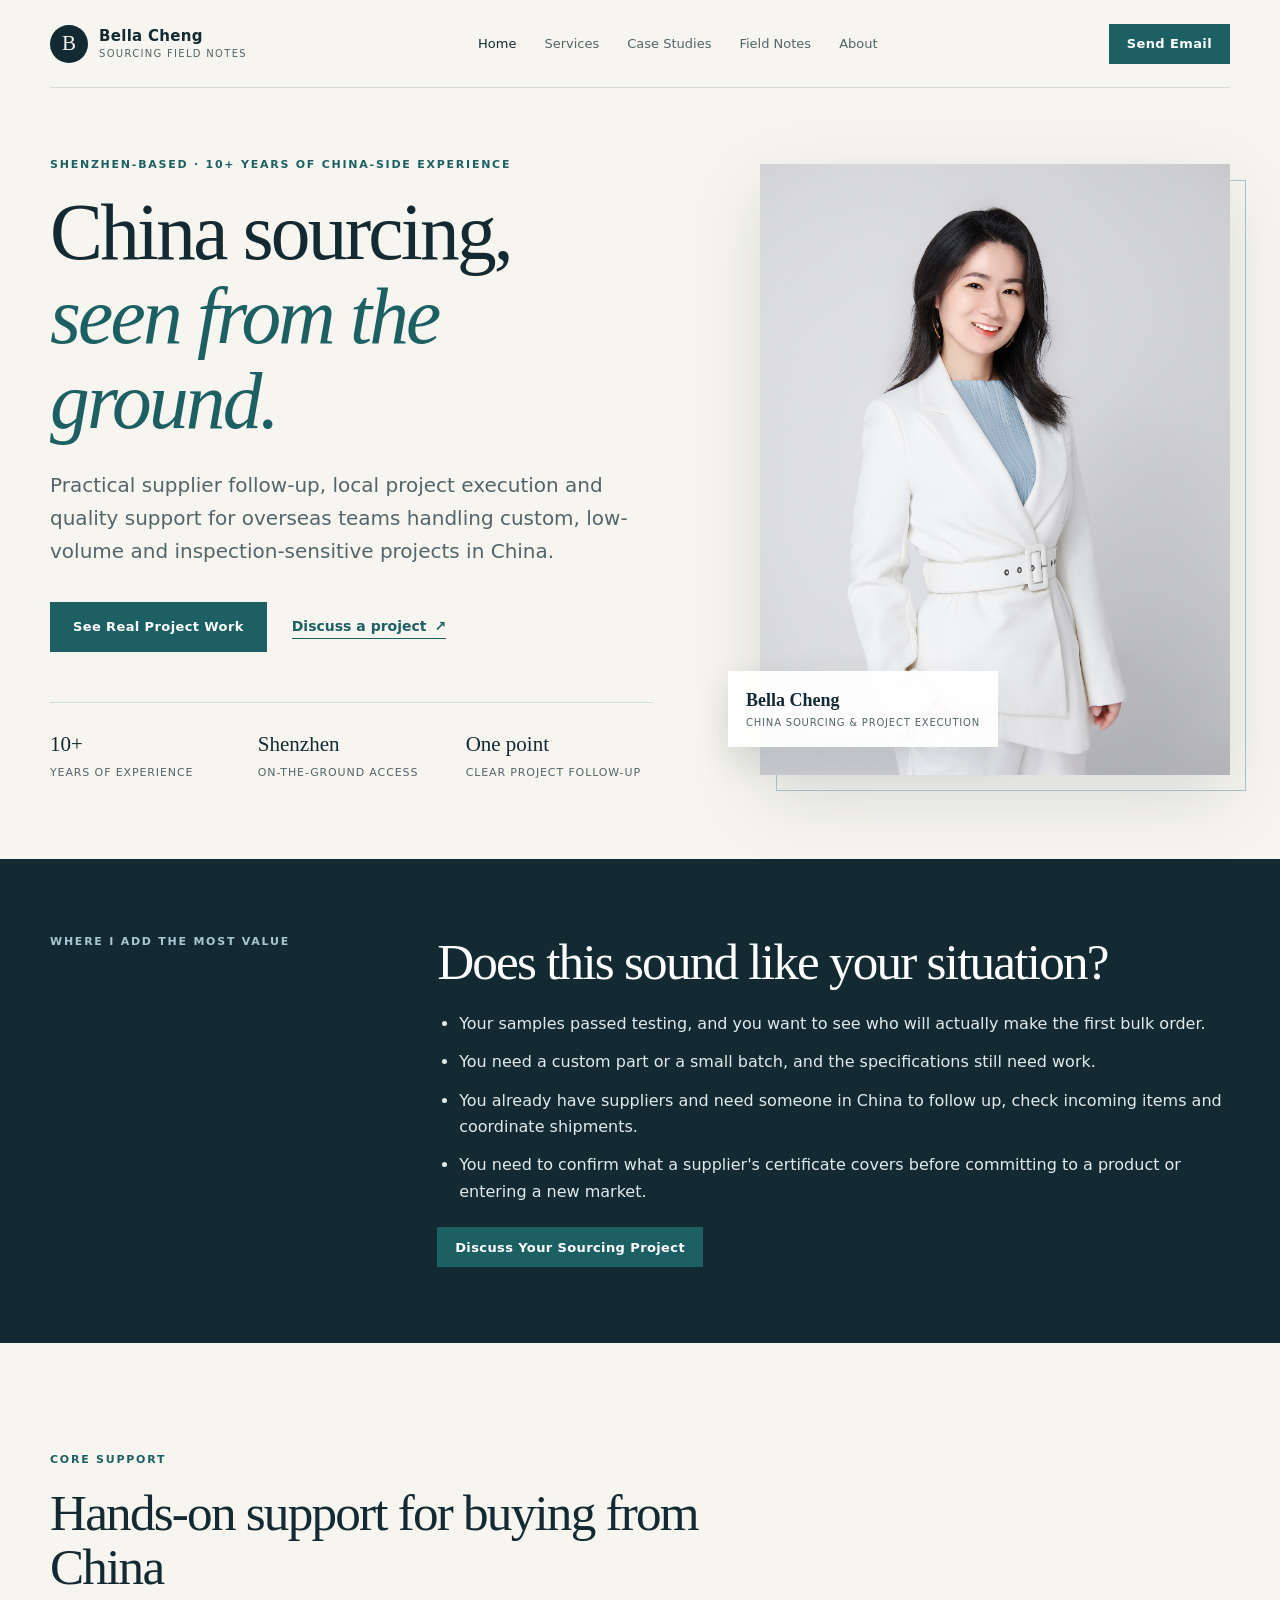
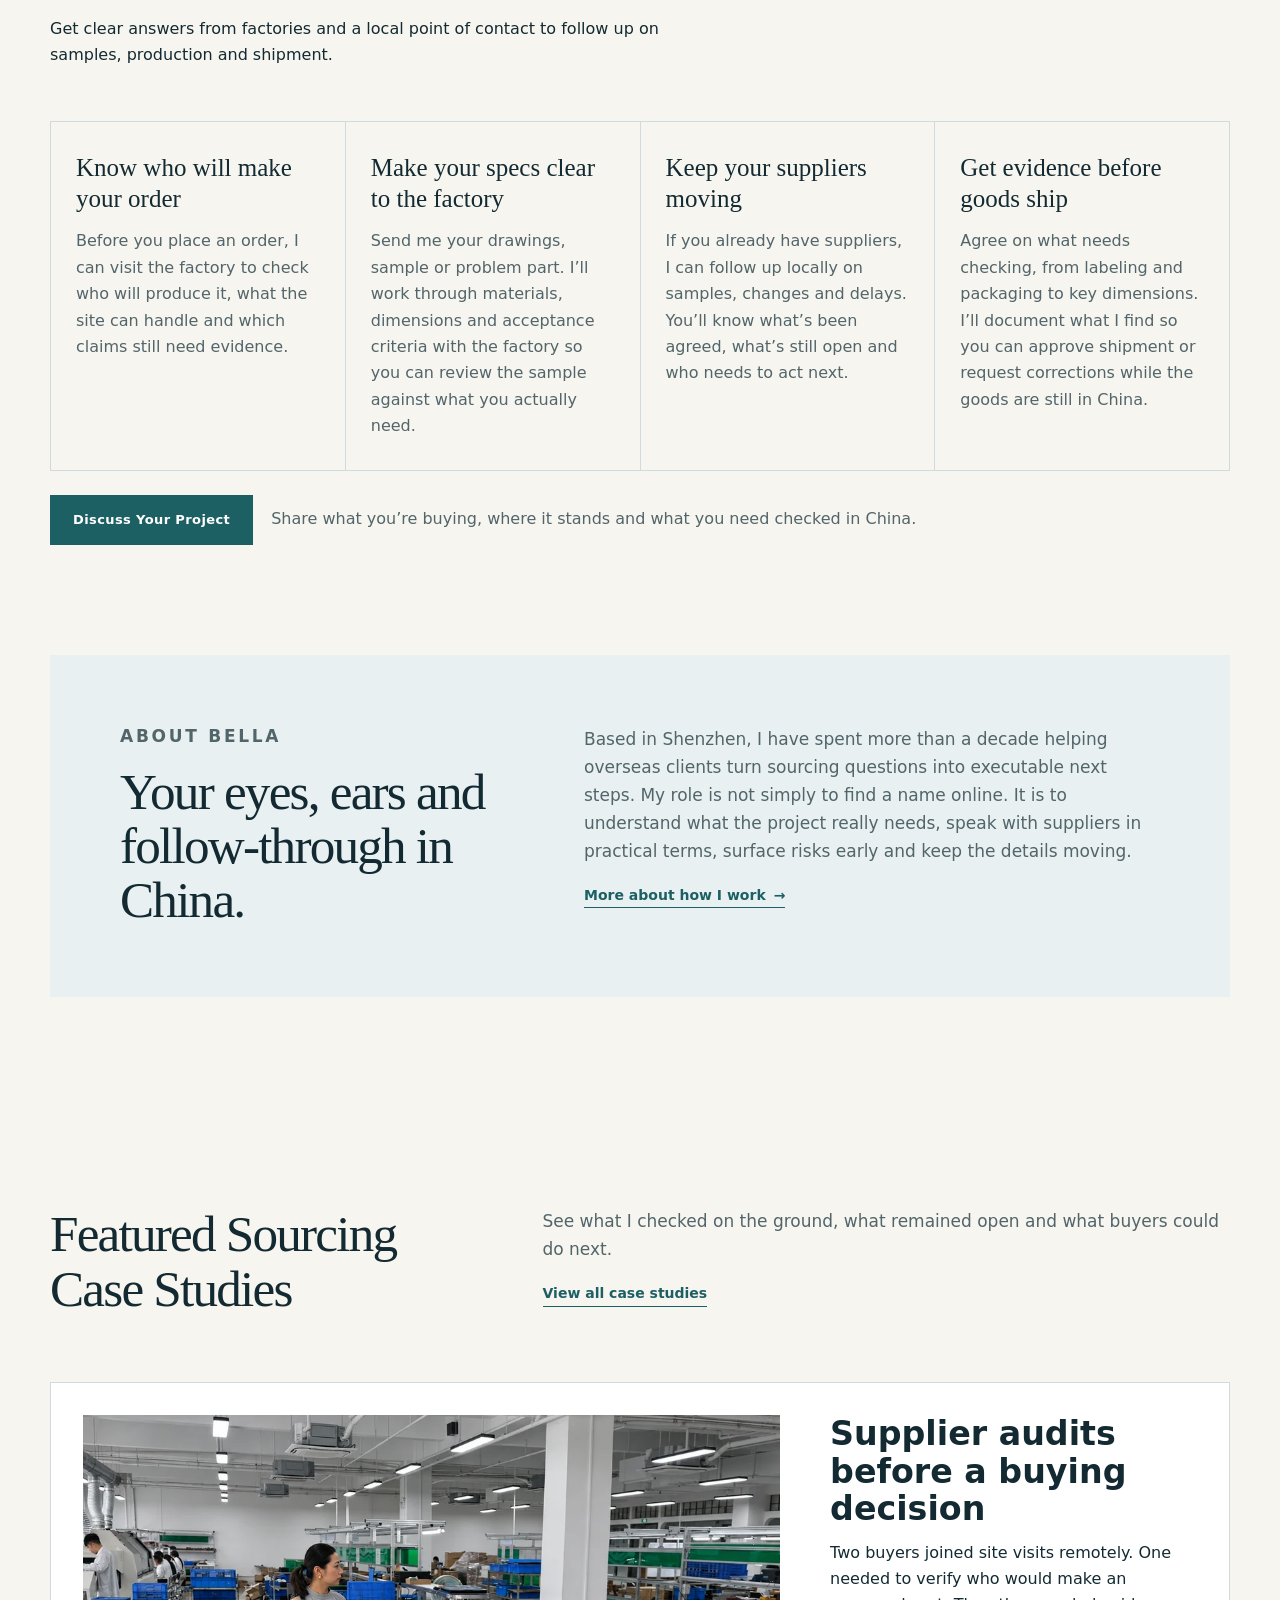
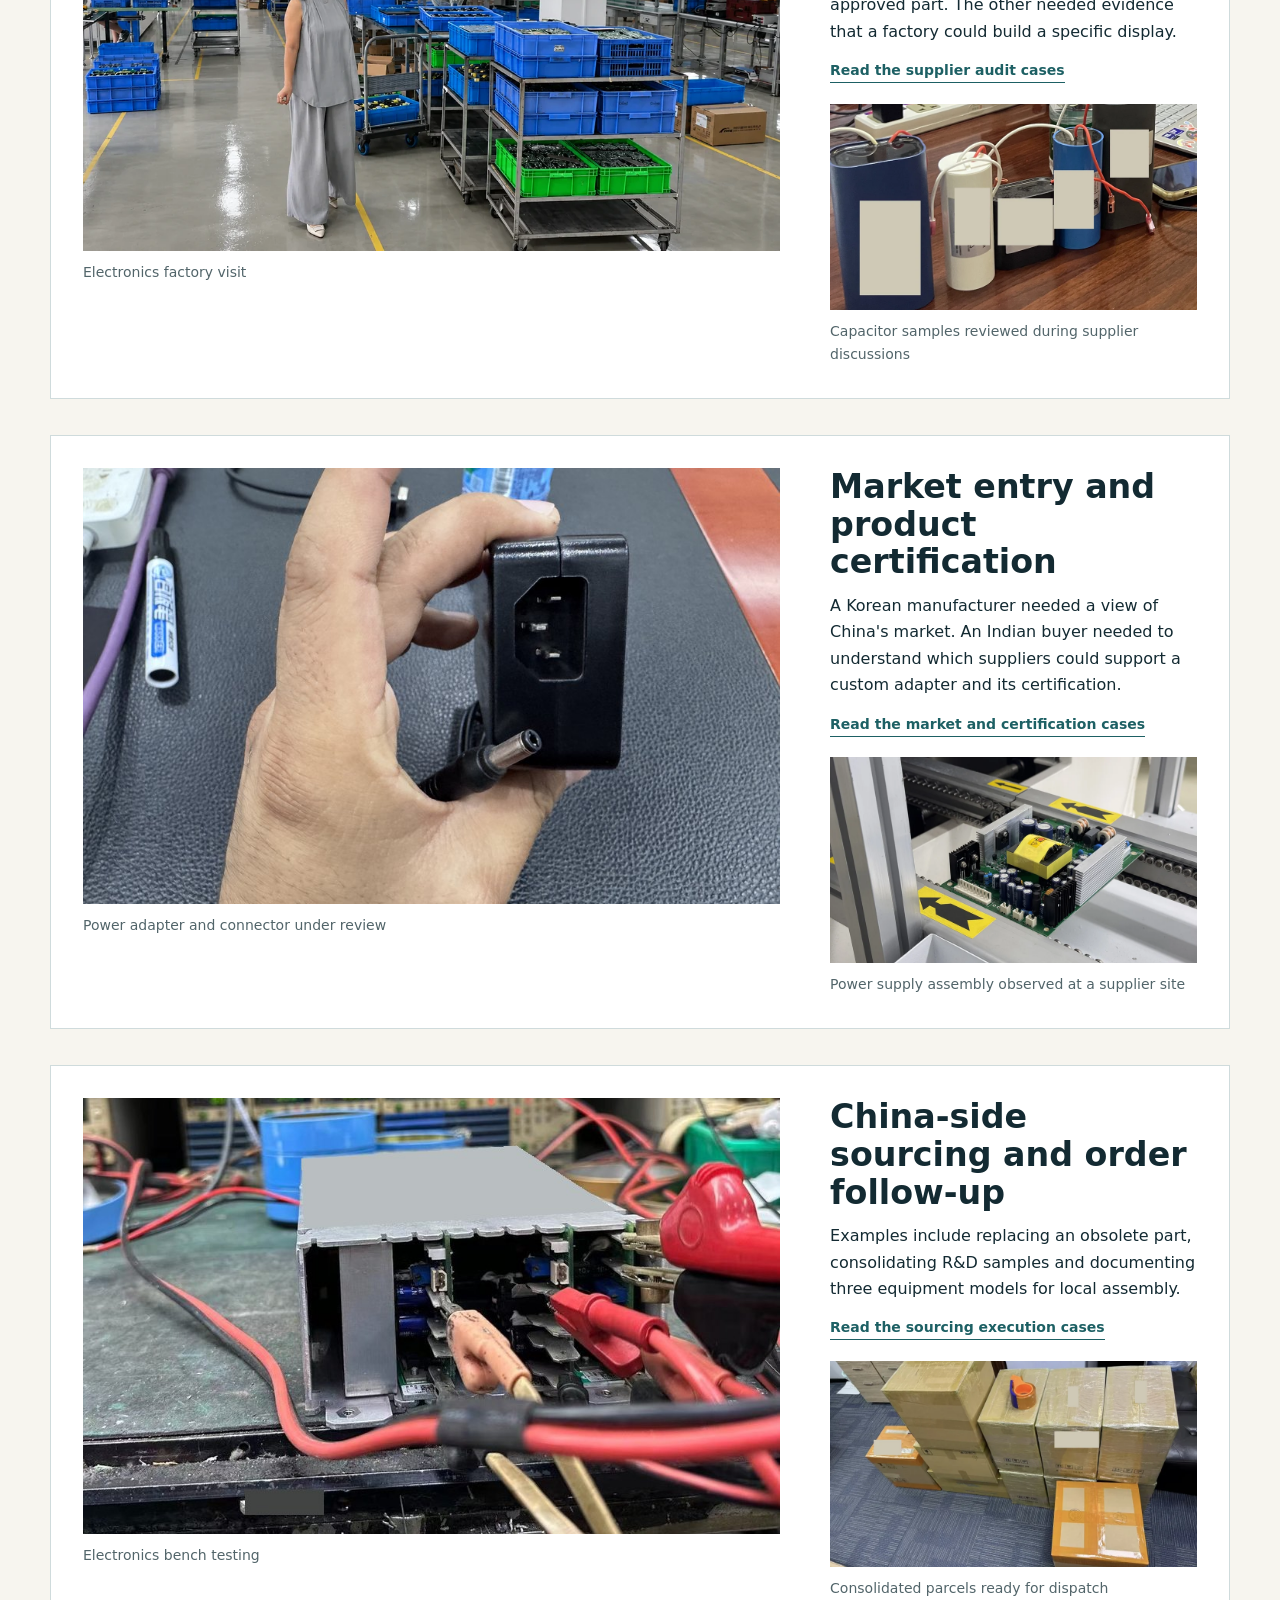
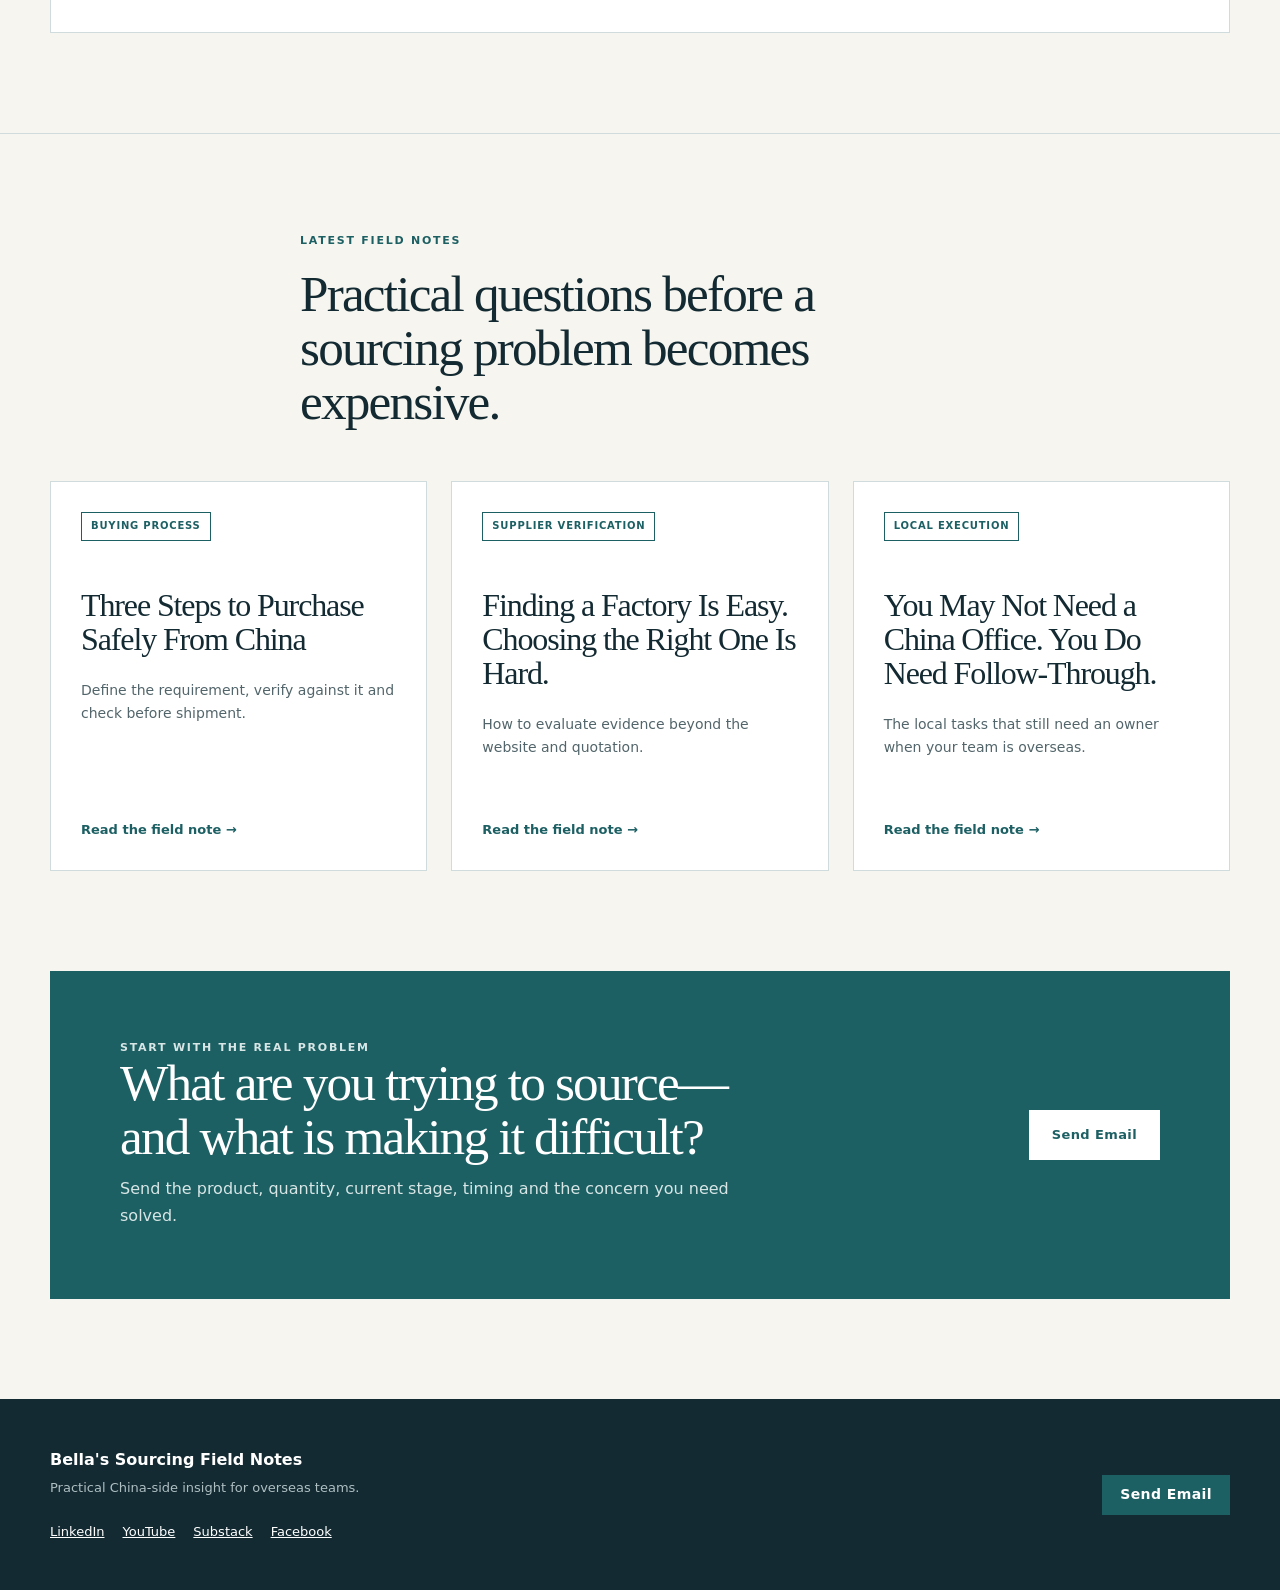
==== index.html @ cb87dcdc "Add files via upload" ====
<!doctype html>
<html lang="en">
<head>
  <meta charset="utf-8">
  <meta name="viewport" content="width=device-width, initial-scale=1">
  <title>Bella Cheng | China Sourcing & Local Project Execution</title>
  <meta name="description" content="Practical China-side sourcing, supplier follow-up and quality support for overseas companies managing custom, low-volume and inspection-sensitive projects.">
  <link rel="canonical" href="https://bellachengsourcing.com/">
  <meta property="og:type" content="website"><meta property="og:url" content="https://bellachengsourcing.com/">
  <meta property="og:title" content="Bella's Sourcing Field Notes"><meta property="og:description" content="China sourcing, seen from the ground.">
  <meta property="og:image" content="https://bellachengsourcing.com/assets/og-preview.png"><meta property="og:image:alt" content="Bella's Sourcing Field Notes — China sourcing, seen from the ground.">
  <meta name="twitter:card" content="summary_large_image"><meta name="twitter:title" content="Bella's Sourcing Field Notes"><meta name="twitter:description" content="China sourcing, seen from the ground."><meta name="twitter:image" content="https://bellachengsourcing.com/assets/og-preview.png">
  <link rel="icon" href="assets/favicon.svg" type="image/svg+xml">
  <script type="application/ld+json">
  {"@context":"https://schema.org","@graph":[{"@type":"WebSite","name":"Bella's Sourcing Field Notes","url":"https://bellachengsourcing.com/","description":"Practical China-side sourcing insight and project execution support."},{"@type":"Person","name":"Bella Cheng","url":"https://bellachengsourcing.com/","image":"https://bellachengsourcing.com/assets/bella-cheng.jpg","jobTitle":"China Sourcing & Project Execution Specialist","address":{"@type":"PostalAddress","addressLocality":"Shenzhen","addressCountry":"CN"},"sameAs":["https://www.linkedin.com/in/bellacxy","https://www.youtube.com/@bellachinasourcing","https://substack.com/@bellasourcingnotes","https://www.facebook.com/people/Bella-China-Medical-Sourcing/100085035221209/"]}]}
  </script>
  <link rel="stylesheet" href="styles.css">
</head>
<body>
  <a class="skip-link" href="#main">Skip to content</a>
  <header class="site-header">
    <a class="brand" href="index.html" aria-label="Bella's Sourcing Field Notes home">
      <span class="brand-mark" aria-hidden="true">B</span>
      <span><strong>Bella Cheng</strong><small>Sourcing Field Notes</small></span>
    </a>
    <button class="menu-button" aria-expanded="false" aria-controls="site-nav">Menu</button>
    <nav id="site-nav" class="site-nav" aria-label="Primary navigation">
      <a class="active" aria-current="page" href="index.html">Home</a>
      <a href="services.html">Services</a>
      <a href="case-studies.html">Case Studies</a>
      <a href="field-notes.html">Field Notes</a>
      <a href="about.html">About</a>
    </nav>
    <a class="button button-small header-cta" href="mailto:bellachengsourcing@hotmail.com?subject=Sourcing%20project%20inquiry">Send Email</a>
  </header>

  <main id="main">
    <section class="hero shell">
      <div class="hero-copy">
        <p class="eyebrow">Shenzhen-based · 10+ years of China-side experience</p>
        <h1>China sourcing,<br><em>seen from the ground.</em></h1>
        <p class="hero-lead">Practical supplier follow-up, local project execution and quality support for overseas teams handling custom, low-volume and inspection-sensitive projects in China.</p>
        <div class="hero-actions">
          <a class="button" href="case-studies.html">See Real Project Work</a>
          <a class="text-link" href="mailto:bellachengsourcing@hotmail.com?subject=Sourcing%20project%20inquiry">Discuss a project <span aria-hidden="true">↗</span></a>
        </div>
        <dl class="hero-facts" aria-label="Key facts">
          <div><dt>10+</dt><dd>Years of experience</dd></div>
          <div><dt>Shenzhen</dt><dd>On-the-ground access</dd></div>
          <div><dt>One point</dt><dd>Clear project follow-up</dd></div>
        </dl>
      </div>
      <div class="portrait-wrap">
        <div class="portrait-frame">
          <img src="assets/bella-cheng.jpg" alt="Bella Cheng, China sourcing and project execution specialist" width="1599" height="2400">
        </div>
        <p class="portrait-caption"><strong>Bella Cheng</strong><span>China Sourcing & Project Execution</span></p>
      </div>
    </section>

    <section class="intro-band">
      <div class="shell intro-grid">
        <p class="section-kicker">Where I add the most value</p>
        <div>
          <h2>Does this sound like your situation?</h2>
          <ul class="buyer-situations">
            <li>Your samples passed testing, and you want to see who will actually make the first bulk order.</li>
            <li>You need a custom part or a small batch, and the specifications still need work.</li>
            <li>You already have suppliers and need someone in China to follow up, check incoming items and coordinate shipments.</li>
            <li>You need to confirm what a supplier's certificate covers before committing to a product or entering a new market.</li>
          </ul>
          <a class="button button-small" href="mailto:bellachengsourcing@hotmail.com?subject=Sourcing%20project%20inquiry">Discuss Your Sourcing Project</a>
        </div>
      </div>
    </section>

    <section class="shell section-space">
      <div class="section-heading">
        <p class="section-kicker">Core support</p>
        <h2>Hands-on support for buying from China</h2>
        <p>Get clear answers from factories and a local point of contact to follow up on samples, production and shipment.</p>
      </div>
      <div class="service-grid buyer-service-grid">
        <article class="service-card"><h3>Know who will make your order</h3><p>Before you place an order, I can visit the factory to check who will produce it, what the site can handle and which claims still need evidence.</p></article>
        <article class="service-card"><h3>Make your specs clear to the factory</h3><p>Send me your drawings, sample or problem part. I’ll work through materials, dimensions and acceptance criteria with the factory so you can review the sample against what you actually need.</p></article>
        <article class="service-card"><h3>Keep your suppliers moving</h3><p>If you already have suppliers, I can follow up locally on samples, changes and delays. You’ll know what’s been agreed, what’s still open and who needs to act next.</p></article>
        <article class="service-card"><h3>Get evidence before goods ship</h3><p>Agree on what needs checking, from labeling and packaging to key dimensions. I’ll document what I find so you can approve shipment or request corrections while the goods are still in China.</p></article>
      </div>
      <p class="buyer-service-cta"><a class="button" href="mailto:bellachengsourcing@hotmail.com?subject=Sourcing%20project%20inquiry">Discuss Your Project</a> <span>Share what you’re buying, where it stands and what you need checked in China.</span></p>
    </section>

    <section class="shell about-preview">
      <div>
        <p class="section-kicker">About Bella</p>
        <h2>Your eyes, ears and follow-through in China.</h2>
      </div>
      <div>
        <p>Based in Shenzhen, I have spent more than a decade helping overseas clients turn sourcing questions into executable next steps. My role is not simply to find a name online. It is to understand what the project really needs, speak with suppliers in practical terms, surface risks early and keep the details moving.</p>
        <a class="text-link" href="about.html">More about how I work <span aria-hidden="true">→</span></a>
      </div>
    </section>

    <section class="content-section">
      <div class="shell two-column">
        <div><h2>Featured Sourcing Case Studies</h2></div>
        <div class="prose"><p>See what I checked on the ground, what remained open and what buyers could do next.</p><a class="text-link" href="case-studies.html">View all case studies</a></div>
      </div>
      <div class="shell featured-cases">
        <article class="featured-case">
          <figure class="story-image featured-lead">
            <img src="assets/case-audit-factory.webp" alt="Bella visiting an electronics factory floor" width="1200" height="630" loading="lazy">
            <figcaption>Electronics factory visit</figcaption>
          </figure>
          <div class="featured-case-summary">
            <div><h3>Supplier audits before a buying decision</h3><p>Two buyers joined site visits remotely. One needed to verify who would make an approved part. The other needed evidence that a factory could build a specific display.</p><a class="text-link" href="case-studies.html#supplier-audits">Read the supplier audit cases</a></div>
            <figure class="story-image"><img src="assets/case-audit-components.webp" alt="Capacitor samples on a supplier meeting table" width="960" height="640" loading="lazy"><figcaption>Capacitor samples reviewed during supplier discussions</figcaption></figure>
          </div>
        </article>
        <article class="featured-case">
          <figure class="story-image featured-lead">
            <img src="assets/case-adapter.jpg" alt="Power adapter connector examined by hand" width="900" height="600" loading="lazy">
            <figcaption>Power adapter and connector under review</figcaption>
          </figure>
          <div class="featured-case-summary">
            <div><h3>Market entry and product certification</h3><p>A Korean manufacturer needed a view of China's market. An Indian buyer needed to understand which suppliers could support a custom adapter and its certification.</p><a class="text-link" href="case-studies.html#market-and-certification">Read the market and certification cases</a></div>
            <figure class="story-image"><img src="assets/case-power-assembly.webp" alt="Power supply circuit board on production equipment" width="960" height="640" loading="lazy"><figcaption>Power supply assembly observed at a supplier site</figcaption></figure>
          </div>
        </article>
        <article class="featured-case">
          <figure class="story-image featured-lead">
            <img src="assets/case-execution.jpg" alt="Electronic equipment connected to test leads on a workbench" width="900" height="600" loading="lazy">
            <figcaption>Electronics bench testing</figcaption>
          </figure>
          <div class="featured-case-summary">
            <div><h3>China-side sourcing and order follow-up</h3><p>Examples include replacing an obsolete part, consolidating R&amp;D samples and documenting three equipment models for local assembly.</p><a class="text-link" href="case-studies.html#sourcing-execution">Read the sourcing execution cases</a></div>
            <figure class="story-image"><img src="assets/case-order-parcels.webp" alt="Sealed parcels grouped together before dispatch" width="960" height="640" loading="lazy"><figcaption>Consolidated parcels ready for dispatch</figcaption></figure>
          </div>
        </article>
      </div>
    </section>

    <section class="content-section">
      <div class="shell section-heading"><p class="section-kicker">Latest Field Notes</p><h2>Practical questions before a sourcing problem becomes expensive.</h2></div>
      <div class="shell notes-grid">
        <a class="note-card" href="articles/three-steps-to-purchase-safely.html"><span class="tag">Buying Process</span><h2>Three Steps to Purchase Safely From China</h2><p>Define the requirement, verify against it and check before shipment.</p><span class="read-more">Read the field note →</span></a>
        <a class="note-card" href="articles/how-to-verify-a-chinese-supplier.html"><span class="tag">Supplier Verification</span><h2>Finding a Factory Is Easy. Choosing the Right One Is Hard.</h2><p>How to evaluate evidence beyond the website and quotation.</p><span class="read-more">Read the field note →</span></a>
        <a class="note-card" href="articles/china-office-vs-local-execution.html"><span class="tag">Local Execution</span><h2>You May Not Need a China Office. You Do Need Follow-Through.</h2><p>The local tasks that still need an owner when your team is overseas.</p><span class="read-more">Read the field note →</span></a>
      </div>
    </section>

    <section class="shell cta-panel"><div><p class="section-kicker">Start with the real problem</p><h2>What are you trying to source—and what is making it difficult?</h2><p>Send the product, quantity, current stage, timing and the concern you need solved.</p></div><a class="button" href="mailto:bellachengsourcing@hotmail.com?subject=Sourcing%20project%20inquiry">Send Email</a></section>
  </main>

  <footer class="site-footer">
    <div class="shell footer-grid">
      <div><strong>Bella's Sourcing Field Notes</strong><p>Practical China-side insight for overseas teams.</p><div class="social-links"><a href="https://www.linkedin.com/in/bellacxy">LinkedIn</a><a href="https://www.youtube.com/@bellachinasourcing">YouTube</a><a href="https://substack.com/@bellasourcingnotes">Substack</a><a href="https://www.facebook.com/people/Bella-China-Medical-Sourcing/100085035221209/">Facebook</a></div></div>
      <a class="button button-small" href="mailto:bellachengsourcing@hotmail.com?subject=Sourcing%20project%20inquiry">Send Email</a>
    </div>
  </footer>
  <script src="script.js"></script>
</body>
</html>
---- styles.css ----
:root {
  --ink: #132a32;
  --muted: #52656a;
  --paper: #f7f5ef;
  --white: #ffffff;
  --mist: #e8f0f1;
  --blue: #a9c7d3;
  --teal: #1d6064;
  --line: #cfdbdc;
  --shadow: 0 24px 70px rgba(23, 57, 65, .13);
  --shell: min(1180px, calc(100% - 40px));
}

* { box-sizing: border-box; }
html { scroll-behavior: smooth; }
body { margin: 0; color: var(--ink); background: var(--paper); font-family: Inter, ui-sans-serif, system-ui, -apple-system, BlinkMacSystemFont, "Segoe UI", sans-serif; line-height: 1.65; }
img { max-width: 100%; display: block; }
a { color: inherit; }
.shell { width: var(--shell); margin-inline: auto; }
.skip-link { position: fixed; top: -100px; left: 16px; z-index: 100; background: var(--ink); color: white; padding: 10px 14px; }
.skip-link:focus { top: 12px; }

.site-header { width: var(--shell); margin: 0 auto; min-height: 88px; display: grid; grid-template-columns: auto 1fr auto; align-items: center; gap: 30px; border-bottom: 1px solid rgba(19,42,50,.14); }
.brand { display: inline-flex; align-items: center; gap: 11px; text-decoration: none; line-height: 1.1; }
.brand-mark { display: grid; place-items: center; width: 38px; height: 38px; background: var(--ink); color: var(--paper); border-radius: 50%; font-family: Georgia, serif; font-size: 21px; }
.brand strong, .brand small { display: block; }
.brand strong { font-size: 15px; letter-spacing: .02em; }
.brand small { margin-top: 4px; font-size: 10px; color: var(--muted); letter-spacing: .13em; text-transform: uppercase; }
.site-nav { justify-self: center; display: flex; gap: 28px; }
.site-nav a { font-size: 13px; text-decoration: none; color: var(--muted); }
.site-nav a:hover, .site-nav a.active { color: var(--ink); }
.menu-button { display: none; }

.button { display: inline-flex; justify-content: center; align-items: center; min-height: 50px; padding: 0 22px; border: 1px solid var(--teal); background: var(--teal); color: white; text-decoration: none; font-weight: 700; font-size: 13px; letter-spacing: .03em; transition: transform .2s ease, box-shadow .2s ease; }
.button:hover { transform: translateY(-2px); box-shadow: 0 10px 24px rgba(29,96,100,.18); }
.button-small { min-height: 40px; padding-inline: 17px; }
.text-link { display: inline-flex; gap: 8px; align-items: center; color: var(--teal); font-weight: 700; font-size: 14px; text-decoration: none; border-bottom: 1px solid currentColor; }

.hero { min-height: 690px; display: grid; grid-template-columns: 1.12fr .88fr; gap: clamp(42px, 8vw, 110px); align-items: center; padding-block: 70px 78px; }
.eyebrow, .section-kicker { margin: 0 0 18px; color: var(--teal); font-size: 11px; line-height: 1.3; font-weight: 800; letter-spacing: .16em; text-transform: uppercase; }
h1, h2, h3, p { margin-top: 0; }
h1, h2 { font-family: Georgia, "Times New Roman", serif; font-weight: 400; line-height: 1.06; letter-spacing: -.035em; }
h1 { margin-bottom: 26px; font-size: clamp(52px, 6.2vw, 86px); }
h1 em { color: var(--teal); font-weight: 400; }
h2 { margin-bottom: 22px; font-size: clamp(36px, 4vw, 57px); }
h3 { line-height: 1.25; }
.hero-lead { max-width: 640px; color: var(--muted); font-size: clamp(17px, 1.7vw, 20px); }
.hero-actions { display: flex; align-items: center; gap: 25px; margin-top: 34px; }
.hero-facts { display: grid; grid-template-columns: repeat(3, 1fr); gap: 20px; margin: 50px 0 0; padding-top: 24px; border-top: 1px solid var(--line); }
.hero-facts div { min-width: 0; }
.hero-facts dt { font-family: Georgia, serif; font-size: 21px; }
.hero-facts dd { margin: 4px 0 0; color: var(--muted); font-size: 11px; line-height: 1.4; text-transform: uppercase; letter-spacing: .08em; }
.portrait-wrap { position: relative; max-width: 470px; justify-self: end; }
.portrait-frame { aspect-ratio: 4 / 5.2; overflow: hidden; background: var(--mist); box-shadow: var(--shadow); }
.portrait-frame img { width: 100%; height: 100%; object-fit: cover; object-position: 50% 20%; }
.portrait-frame::after { content: ""; position: absolute; inset: 16px -16px -16px 16px; z-index: -1; border: 1px solid var(--blue); }
.portrait-caption { position: absolute; left: -32px; bottom: 28px; min-width: 235px; margin: 0; padding: 15px 18px; background: rgba(255,255,255,.94); box-shadow: 0 13px 35px rgba(19,42,50,.12); }
.portrait-caption strong, .portrait-caption span { display: block; }
.portrait-caption strong { font-family: Georgia, serif; font-size: 18px; }
.portrait-caption span { color: var(--muted); font-size: 10px; text-transform: uppercase; letter-spacing: .08em; }

.intro-band { background: var(--ink); color: white; padding-block: 76px; }
.intro-grid { display: grid; grid-template-columns: .4fr 1fr; gap: 70px; }
.intro-grid .section-kicker { color: var(--blue); }
.intro-grid h2 { max-width: 760px; margin-bottom: 16px; }
.intro-grid p:last-child { max-width: 740px; color: #c8d4d6; font-size: 17px; }
.section-space { padding-block: 110px; }
.section-heading { max-width: 680px; margin-bottom: 52px; }
.service-grid { display: grid; grid-template-columns: repeat(4, 1fr); border-top: 1px solid var(--line); border-left: 1px solid var(--line); }
.service-card { min-height: 290px; padding: 30px 25px; border-right: 1px solid var(--line); border-bottom: 1px solid var(--line); }
.service-card span { color: var(--teal); font-size: 11px; font-weight: 800; letter-spacing: .12em; }
.service-card h3 { margin: 72px 0 14px; font-family: Georgia, serif; font-size: 25px; font-weight: 400; }
.service-card p { color: var(--muted); font-size: 14px; }
.buyer-service-grid .service-card { min-height: 0; }
.buyer-service-grid .service-card h3 { margin: 0 0 14px; }
.buyer-service-grid .service-card p { margin-bottom: 0; font-size: 1rem; }
.buyer-service-cta { display: flex; flex-wrap: wrap; align-items: center; gap: 14px 18px; margin: 24px 0 0; color: var(--muted); }
.about-preview { margin-bottom: 110px; padding: 70px; background: var(--mist); display: grid; grid-template-columns: .8fr 1.2fr; gap: 80px; }
.about-preview h2 { margin-bottom: 0; }
.about-preview p { color: var(--muted); font-size: 17px; }
.site-footer { padding-block: 48px; background: var(--ink); color: white; }
.footer-grid { display: flex; justify-content: space-between; align-items: center; gap: 30px; }
.footer-grid p { margin: 4px 0 0; color: #aebfc2; font-size: 13px; }
.footer-grid a { color: white; font-size: 14px; }

.page-hero { padding-block: 92px 76px; border-bottom: 1px solid var(--line); }
.page-hero-inner { display: grid; grid-template-columns: .55fr 1.45fr; gap: 70px; align-items: end; }
.page-hero h1 { max-width: 930px; margin-bottom: 22px; font-size: clamp(48px, 6vw, 78px); }
.page-hero .lead { max-width: 760px; margin-bottom: 0; color: var(--muted); font-size: 19px; }
.breadcrumbs { margin-bottom: 28px; color: var(--muted); font-size: 12px; }
.breadcrumbs a { text-decoration: none; }
.content-section { padding-block: 100px; }
.content-section + .content-section { border-top: 1px solid var(--line); }
.two-column { display: grid; grid-template-columns: .75fr 1.25fr; gap: 80px; }
.two-column-narrow { display: grid; grid-template-columns: .9fr 1.1fr; gap: 65px; }
.prose { max-width: 760px; }
.prose p { color: var(--muted); font-size: 17px; }
.prose h2, .prose h3 { margin-top: 54px; }
.prose h2:first-child, .prose h3:first-child { margin-top: 0; }
.prose h3 { font-family: Georgia, serif; font-size: 27px; font-weight: 400; }
.prose ul, .prose ol { color: var(--muted); padding-left: 1.25em; }
.prose li { margin-bottom: 10px; }
.pull-quote { margin: 42px 0; padding: 26px 30px; border-left: 3px solid var(--teal); background: var(--mist); color: var(--ink) !important; font-family: Georgia, serif; font-size: 24px !important; line-height: 1.35; }
.detail-list { display: grid; gap: 0; margin: 0; border-top: 1px solid var(--line); }
.detail-list div { display: grid; grid-template-columns: 150px 1fr; gap: 20px; padding: 21px 0; border-bottom: 1px solid var(--line); }
.detail-list dt { color: var(--teal); font-size: 11px; font-weight: 800; letter-spacing: .1em; text-transform: uppercase; }
.detail-list dd { margin: 0; }
.process-list { display: grid; grid-template-columns: repeat(4, 1fr); margin-top: 45px; border-top: 1px solid var(--line); border-left: 1px solid var(--line); }
.process-step { padding: 28px 24px; border-right: 1px solid var(--line); border-bottom: 1px solid var(--line); }
.process-step strong { display: block; margin-bottom: 28px; color: var(--teal); font-size: 11px; letter-spacing: .1em; }
.process-step h3 { font-family: Georgia, serif; font-size: 24px; font-weight: 400; }
.process-step p { color: var(--muted); font-size: 14px; }
.fit-grid { display: grid; grid-template-columns: 1fr 1fr; gap: 1px; margin-top: 40px; background: var(--line); border: 1px solid var(--line); }
.fit-card { padding: 36px; background: var(--paper); }
.fit-card h3 { font-family: Georgia, serif; font-size: 27px; font-weight: 400; }
.fit-card ul { margin: 0; padding-left: 1.15em; color: var(--muted); }
.fit-card li { margin-bottom: 9px; }

.case-grid { display: grid; grid-template-columns: repeat(2, 1fr); gap: 26px; }
.buyer-situations { display: grid; gap: 12px; padding-inline-start: 22px; margin-block: 22px; color: #e1ebeb; }
.featured-cases { display: grid; gap: 36px; margin-top: 44px; }
.featured-case { display: grid; grid-template-columns: minmax(0, 1.9fr) minmax(0, 1fr); gap: clamp(20px, 4vw, 50px); align-items: start; padding: clamp(16px, 2.6vw, 32px); background: var(--white); border: 1px solid var(--line); }
.featured-case-summary { display: grid; gap: 20px; }
.featured-case h3 { font-size: clamp(25px, 2.6vw, 36px); line-height: 1.13; margin: 0; }
.featured-case-summary p { margin: 12px 0; }
.featured-lead img { aspect-ratio: 16 / 10; object-fit: cover; }
.featured-case-summary img { aspect-ratio: 16 / 9; object-fit: cover; }
.story-stack { display: grid; gap: 40px; }
.story { padding-block: 32px; border-top: 1px solid var(--line); scroll-margin-top: 110px; }
.story h2 { max-width: 24ch; }
.story-layout { display: grid; gap: 28px; }
.story-gallery { order: -1; display: grid; grid-template-columns: minmax(0, 1.6fr) minmax(0, 1fr); gap: 20px; align-items: start; }
.story-gallery img { aspect-ratio: 16 / 10; object-fit: cover; }
.story-image { margin: 0; }
.story-image img { display: block; width: 100%; height: auto; }
.story-image figcaption { font-size: .875rem; color: var(--muted); padding-top: 10px; }
.story-examples { display: grid; gap: 12px; padding-inline-start: 20px; }
@media (max-width: 850px) {
  .featured-case { grid-template-columns: 1fr; }
}
@media (max-width: 580px) {
  .story-gallery { grid-template-columns: 1fr; }
}
.case-card { display: flex; flex-direction: column; min-height: 410px; padding: 38px; background: var(--white); border: 1px solid var(--line); }
.case-card:first-child { grid-column: 1 / -1; min-height: 370px; background: var(--ink); color: white; }
.case-meta { display: flex; flex-wrap: wrap; gap: 10px; margin-bottom: 36px; }
.tag { display: inline-block; padding: 5px 9px; border: 1px solid currentColor; color: var(--teal); font-size: 10px; font-weight: 800; letter-spacing: .08em; text-transform: uppercase; }
.case-card:first-child .tag { color: var(--blue); }
.case-card h2 { max-width: 850px; font-size: clamp(31px, 4vw, 50px); }
.case-card:not(:first-child) h2 { font-size: 34px; }
.case-card p { max-width: 760px; color: var(--muted); }
.case-card:first-child p { color: #c8d4d6; }
.case-outcome { margin-top: auto; padding-top: 26px; border-top: 1px solid var(--line); }
.case-card:first-child .case-outcome { border-color: #3c555c; }
.case-outcome strong { display: block; margin-bottom: 6px; color: var(--teal); font-size: 11px; letter-spacing: .1em; text-transform: uppercase; }
.case-card:first-child .case-outcome strong { color: var(--blue); }
.prototype-photos { margin-top: 32px; }
.prototype-photos h3 { margin: 0 0 16px; font-size: 1.0625rem; }
.prototype-gallery { display: grid; grid-template-columns: repeat(2, minmax(0, 1fr)); gap: 20px; }
.prototype-gallery figure { margin: 0; }
.prototype-gallery figure:first-child { grid-column: 1 / -1; }
.prototype-gallery img { display: block; width: 100%; height: auto; }
.prototype-gallery figcaption { margin-top: 7px; color: #c8d4d6; font-size: .875rem; }
@media (max-width: 650px) {
  .prototype-gallery { grid-template-columns: 1fr; }
}
.case-outcome span { font-family: Georgia, serif; font-size: 21px; }
.privacy-note { margin-top: 36px; color: var(--muted); font-size: 13px; }

.notes-grid { display: grid; grid-template-columns: repeat(3, 1fr); gap: 24px; }
.note-card { display: flex; flex-direction: column; min-height: 390px; padding: 30px; background: var(--white); border: 1px solid var(--line); text-decoration: none; }
.note-card:hover { border-color: var(--teal); }
.note-card .tag { align-self: flex-start; }
.note-card h2 { margin-top: 48px; font-size: 32px; }
.note-card p { color: var(--muted); font-size: 14px; }
.note-card .read-more { margin-top: auto; padding-top: 22px; color: var(--teal); font-weight: 800; font-size: 13px; }
.platform-strip { display: grid; grid-template-columns: repeat(4, 1fr); margin-top: 45px; border: 1px solid var(--line); }
.platform-strip a { padding: 24px; text-decoration: none; border-right: 1px solid var(--line); }
.platform-strip a:last-child { border-right: 0; }
.platform-strip strong, .platform-strip span { display: block; }
.platform-strip span { margin-top: 5px; color: var(--muted); font-size: 12px; }

.about-layout { display: grid; grid-template-columns: .78fr 1.22fr; gap: 85px; align-items: start; }
.about-portrait { position: sticky; top: 30px; }
.about-portrait img { width: 100%; max-height: 720px; object-fit: cover; object-position: 50% 20%; }
.about-copy h2 { margin-top: 0; }
.principles { display: grid; gap: 18px; margin-top: 44px; }
.principle { display: grid; grid-template-columns: 45px 1fr; gap: 20px; padding-top: 20px; border-top: 1px solid var(--line); }
.principle span { color: var(--teal); font-size: 11px; font-weight: 800; }
.principle h3 { margin-bottom: 8px; font-family: Georgia, serif; font-size: 23px; font-weight: 400; }
.principle p { margin: 0; color: var(--muted); }

.cta-panel { margin-block: 0 100px; padding: 70px; background: var(--teal); color: white; display: grid; grid-template-columns: 1.35fr .65fr; gap: 60px; align-items: center; }
.cta-panel h2 { margin-bottom: 12px; }
.cta-panel p { margin-bottom: 0; color: #d8e6e6; }
.cta-panel .button { justify-self: end; background: white; border-color: white; color: var(--teal); }
.social-links { display: flex; flex-wrap: wrap; gap: 18px; margin-top: 22px; }
.social-links a { color: inherit; font-size: 13px; }

.article-shell { width: min(760px, calc(100% - 40px)); margin-inline: auto; }
.article-header { padding-block: 85px 58px; }
.article-header h1 { font-size: clamp(44px, 6vw, 72px); }
.article-meta { display: flex; flex-wrap: wrap; gap: 14px; color: var(--muted); font-size: 12px; }
.article-body { padding-bottom: 100px; }
.article-body p, .article-body li { color: var(--muted); font-size: 17px; }
.article-body h2 { margin-top: 58px; font-size: 40px; }
.article-body h3 { margin-top: 34px; font-family: Georgia, serif; font-size: 26px; font-weight: 400; }
.article-body li { margin-bottom: 12px; }
.article-callout { margin: 42px 0; padding: 30px; background: var(--mist); }
.article-callout strong { display: block; margin-bottom: 8px; color: var(--teal); font-size: 11px; letter-spacing: .1em; text-transform: uppercase; }
.article-callout p { margin-bottom: 0; color: var(--ink); }
.article-disclaimer { margin-top: 65px; padding-top: 25px; border-top: 1px solid var(--line); font-size: 12px !important; }
.back-link { display: inline-block; margin-top: 34px; color: var(--teal); font-weight: 700; }
.error-page { min-height: 70vh; display: grid; place-items: center; text-align: center; }
.error-page h1 { margin-bottom: 15px; font-size: 100px; color: var(--teal); }
.error-page p { color: var(--muted); }

@media (max-width: 900px) {
  .site-header { grid-template-columns: 1fr auto; }
  .menu-button { display: block; border: 1px solid var(--line); background: transparent; padding: 9px 12px; }
  .site-nav { display: none; position: absolute; z-index: 20; top: 78px; left: 20px; right: 20px; padding: 20px; background: var(--white); box-shadow: var(--shadow); flex-direction: column; gap: 16px; }
  .site-nav.open { display: flex; }
  .header-cta { display: none; }
  .hero { grid-template-columns: 1fr; padding-top: 55px; }
  .portrait-wrap { justify-self: start; width: min(100%, 500px); }
  .intro-grid, .about-preview { grid-template-columns: 1fr; gap: 25px; }
  .service-grid { grid-template-columns: repeat(2, 1fr); }
  .page-hero-inner, .two-column, .two-column-narrow, .about-layout { grid-template-columns: 1fr; gap: 40px; }
  .process-list { grid-template-columns: repeat(2, 1fr); }
  .notes-grid { grid-template-columns: 1fr 1fr; }
  .platform-strip { grid-template-columns: 1fr 1fr; }
  .platform-strip a:nth-child(2) { border-right: 0; }
  .platform-strip a:nth-child(-n+2) { border-bottom: 1px solid var(--line); }
  .about-portrait { position: static; max-width: 540px; }
  .cta-panel { grid-template-columns: 1fr; }
  .cta-panel .button { justify-self: start; }
}

@media (max-width: 580px) {
  :root { --shell: min(100% - 28px, 1180px); }
  .site-header { min-height: 76px; }
  .brand small { display: none; }
  .hero { min-height: auto; padding-block: 45px 64px; gap: 55px; }
  h1 { font-size: 48px; }
  .hero-actions { align-items: flex-start; flex-direction: column; }
  .hero-facts { grid-template-columns: 1fr 1fr; }
  .portrait-caption { left: 12px; bottom: 16px; }
  .intro-band { padding-block: 58px; }
  .section-space { padding-block: 75px; }
  .service-grid { grid-template-columns: 1fr; }
  .service-card { min-height: 220px; }
  .service-card h3 { margin-top: 48px; }
  .about-preview { margin-bottom: 75px; padding: 42px 24px; }
  .footer-grid { align-items: flex-start; flex-direction: column; }
  .page-hero { padding-block: 60px 52px; }
  .page-hero h1 { font-size: 45px; }
  .content-section { padding-block: 70px; }
  .process-list, .fit-grid, .case-grid, .notes-grid { grid-template-columns: 1fr; }
  .case-card:first-child { grid-column: auto; }
  .case-card { min-height: 350px; padding: 28px; }
  .case-card:not(:first-child) h2 { font-size: 30px; }
  .platform-strip { grid-template-columns: 1fr; }
  .platform-strip a, .platform-strip a:nth-child(2) { border-right: 0; border-bottom: 1px solid var(--line); }
  .platform-strip a:last-child { border-bottom: 0; }
  .cta-panel { margin-bottom: 75px; padding: 45px 25px; }
  .detail-list div { grid-template-columns: 1fr; gap: 6px; }
}

@media (prefers-reduced-motion: reduce) {
  * { scroll-behavior: auto !important; transition: none !important; }
}
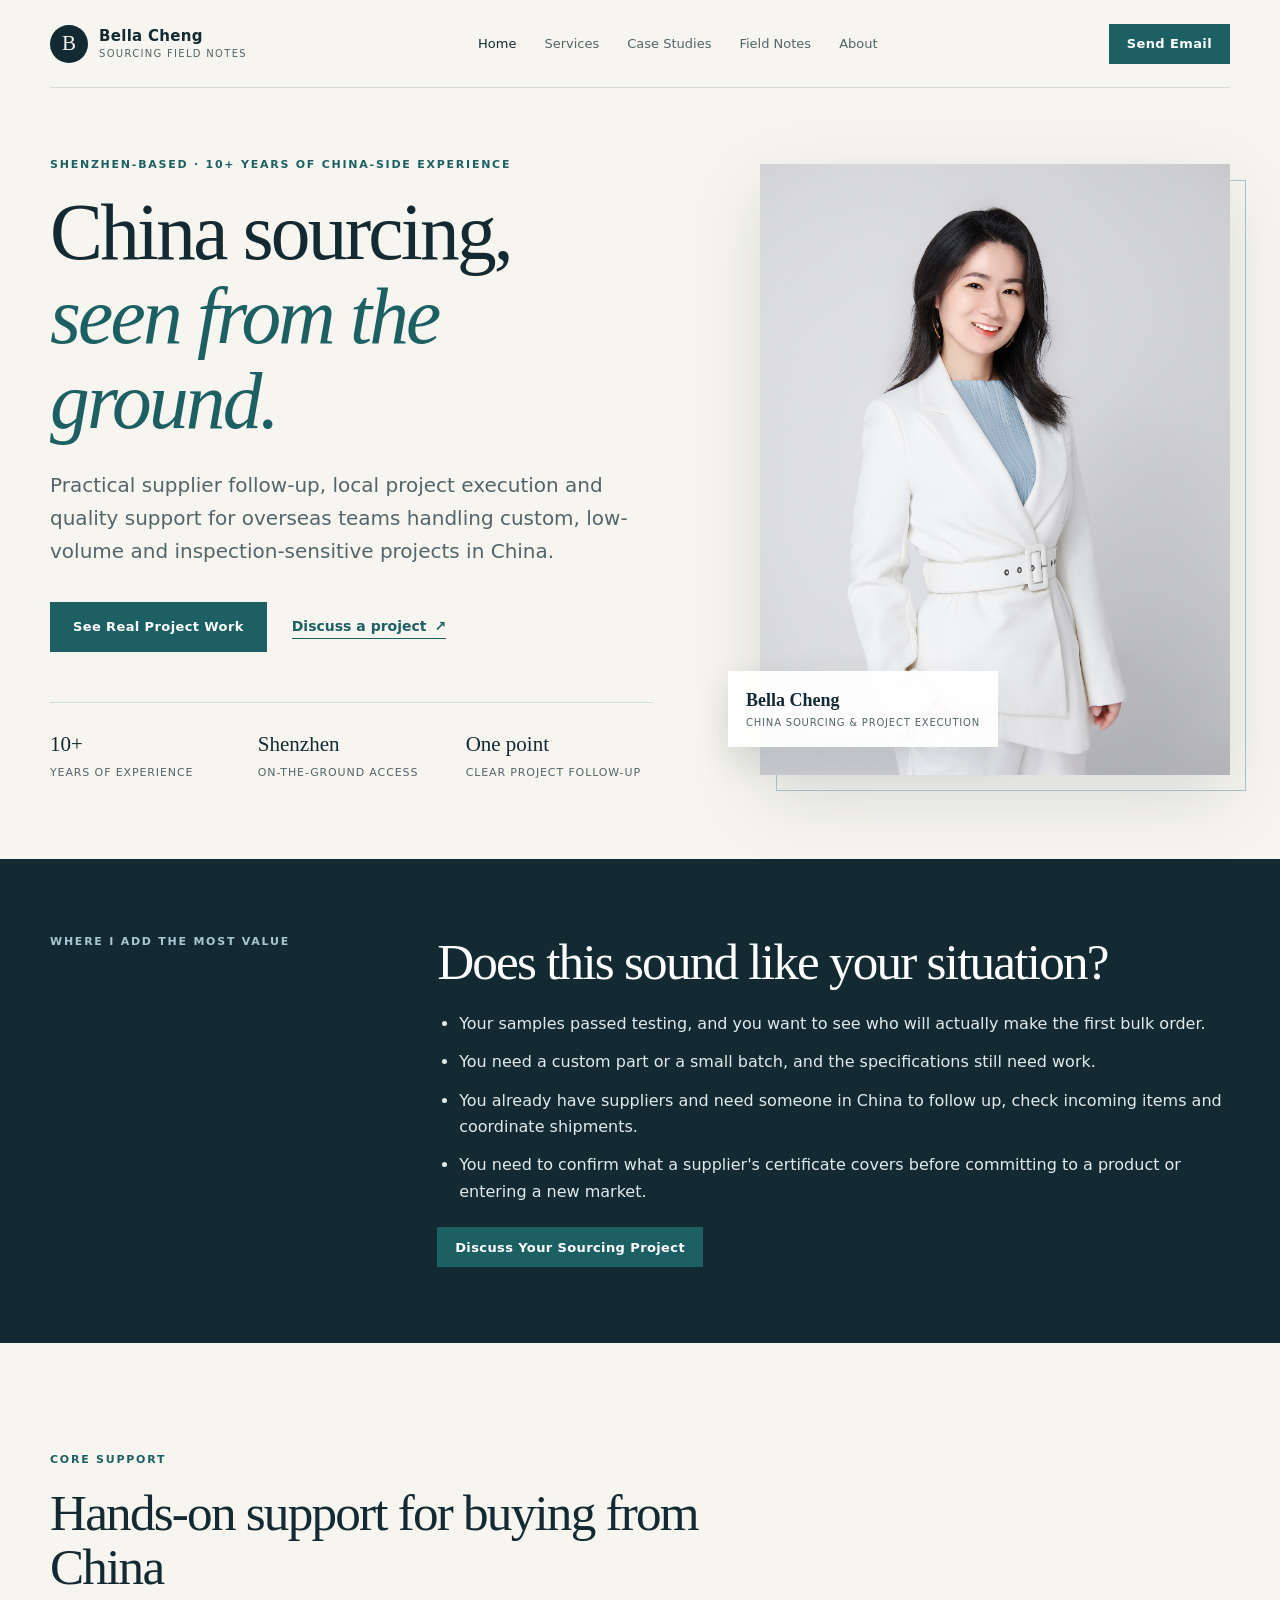
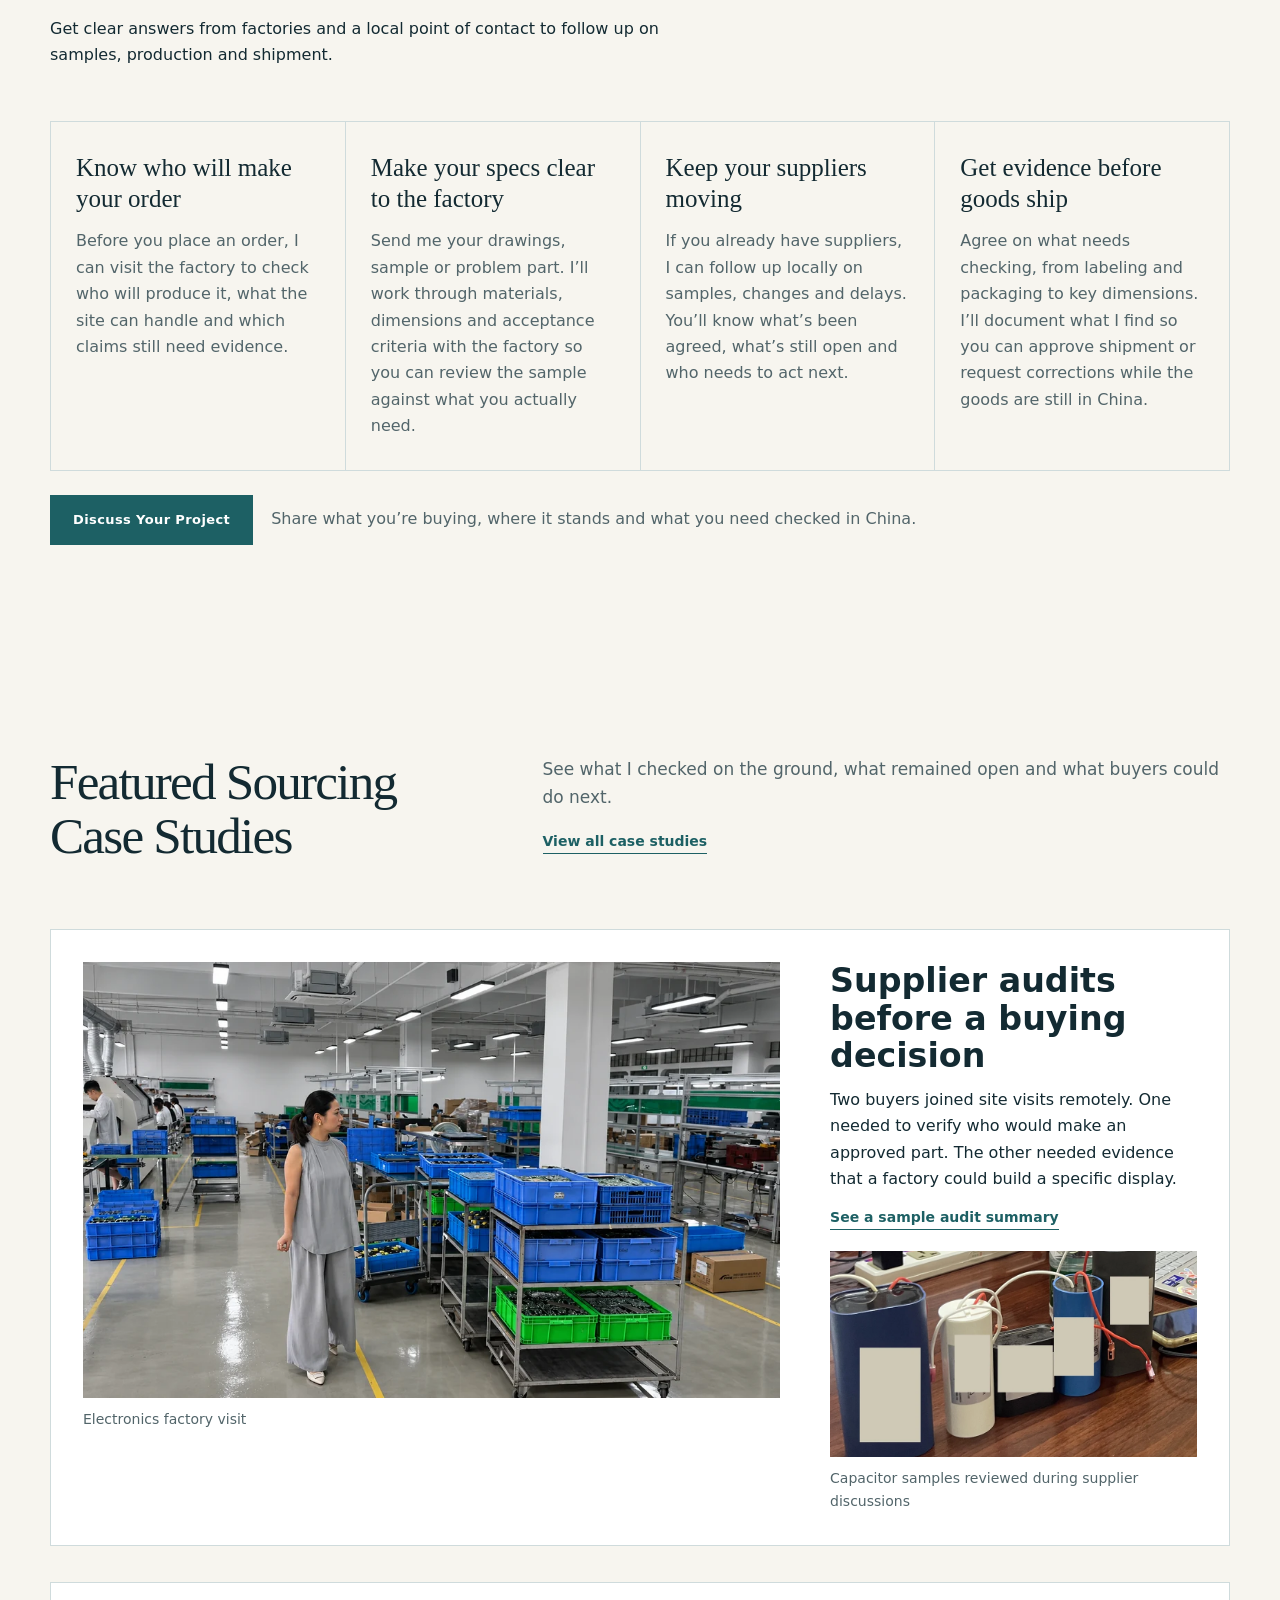
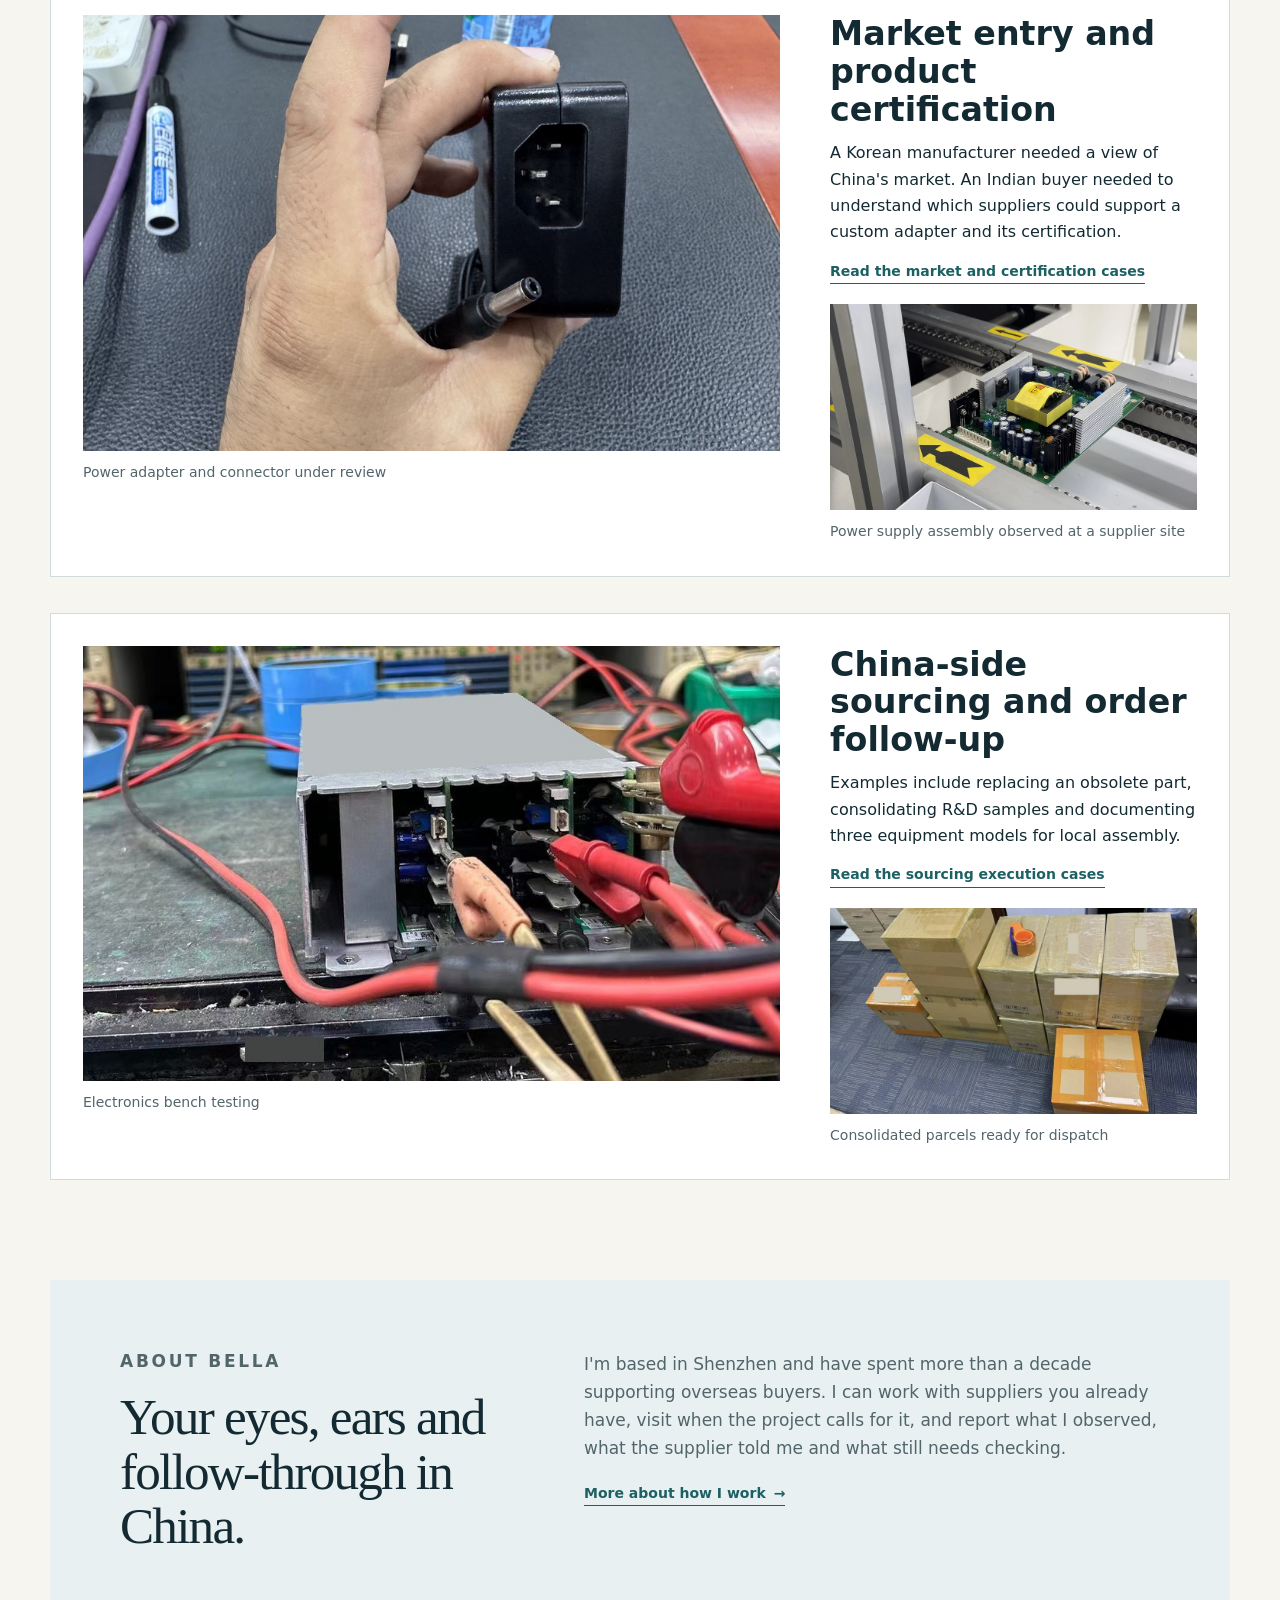
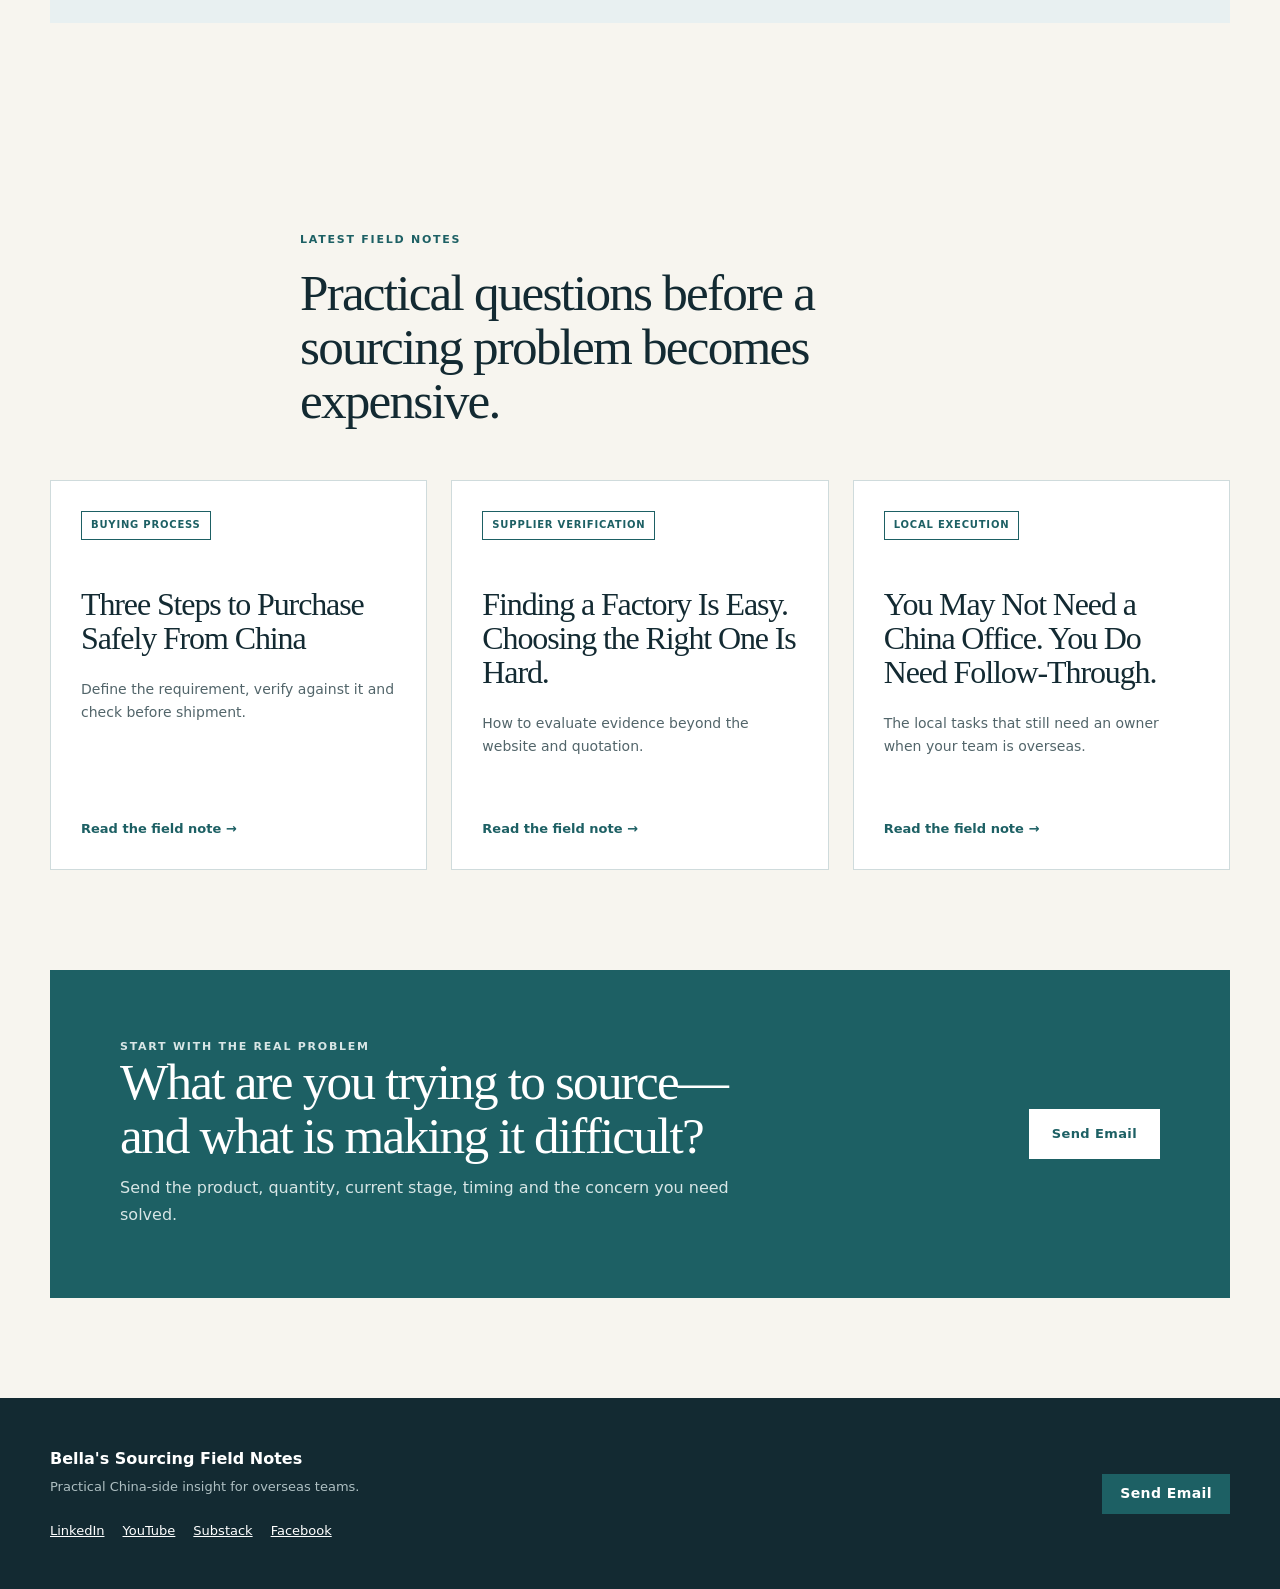
==== commit c82b6144: "Add files via upload" ====
--- a/index.html
+++ b/index.html
@@ -31,7 +31,7 @@
       <a href="field-notes.html">Field Notes</a>
       <a href="about.html">About</a>
     </nav>
-    <a class="button button-small header-cta" href="mailto:bellachengsourcing@hotmail.com?subject=Sourcing%20project%20inquiry">Send Email</a>
+    <a class="button button-small header-cta" href="mailto:bellachengsourcing@hotmail.com?subject=Sourcing%20project%20inquiry&amp;body=Hi%20Bella%2C%0D%0A%0D%0AProduct%20or%20part%3A%0D%0ACurrent%20stage%3A%0D%0AWhat%20I%20need%20checked%20or%20followed%20up%20in%20China%3A%0D%0A%0D%0AThanks%2C%0D%0A">Send Email</a>
   </header>
 
   <main id="main">
@@ -42,7 +42,7 @@
         <p class="hero-lead">Practical supplier follow-up, local project execution and quality support for overseas teams handling custom, low-volume and inspection-sensitive projects in China.</p>
         <div class="hero-actions">
           <a class="button" href="case-studies.html">See Real Project Work</a>
-          <a class="text-link" href="mailto:bellachengsourcing@hotmail.com?subject=Sourcing%20project%20inquiry">Discuss a project <span aria-hidden="true">↗</span></a>
+          <a class="text-link" href="mailto:bellachengsourcing@hotmail.com?subject=Sourcing%20project%20inquiry&amp;body=Hi%20Bella%2C%0D%0A%0D%0AProduct%20or%20part%3A%0D%0ACurrent%20stage%3A%0D%0AWhat%20I%20need%20checked%20or%20followed%20up%20in%20China%3A%0D%0A%0D%0AThanks%2C%0D%0A">Discuss a project <span aria-hidden="true">↗</span></a>
         </div>
         <dl class="hero-facts" aria-label="Key facts">
           <div><dt>10+</dt><dd>Years of experience</dd></div>
@@ -69,7 +69,7 @@
             <li>You already have suppliers and need someone in China to follow up, check incoming items and coordinate shipments.</li>
             <li>You need to confirm what a supplier's certificate covers before committing to a product or entering a new market.</li>
           </ul>
-          <a class="button button-small" href="mailto:bellachengsourcing@hotmail.com?subject=Sourcing%20project%20inquiry">Discuss Your Sourcing Project</a>
+          <a class="button button-small" href="mailto:bellachengsourcing@hotmail.com?subject=Sourcing%20project%20inquiry&amp;body=Hi%20Bella%2C%0D%0A%0D%0AProduct%20or%20part%3A%0D%0ACurrent%20stage%3A%0D%0AWhat%20I%20need%20checked%20or%20followed%20up%20in%20China%3A%0D%0A%0D%0AThanks%2C%0D%0A">Discuss Your Sourcing Project</a>
         </div>
       </div>
     </section>
@@ -86,18 +86,7 @@
         <article class="service-card"><h3>Keep your suppliers moving</h3><p>If you already have suppliers, I can follow up locally on samples, changes and delays. You’ll know what’s been agreed, what’s still open and who needs to act next.</p></article>
         <article class="service-card"><h3>Get evidence before goods ship</h3><p>Agree on what needs checking, from labeling and packaging to key dimensions. I’ll document what I find so you can approve shipment or request corrections while the goods are still in China.</p></article>
       </div>
-      <p class="buyer-service-cta"><a class="button" href="mailto:bellachengsourcing@hotmail.com?subject=Sourcing%20project%20inquiry">Discuss Your Project</a> <span>Share what you’re buying, where it stands and what you need checked in China.</span></p>
-    </section>
-
-    <section class="shell about-preview">
-      <div>
-        <p class="section-kicker">About Bella</p>
-        <h2>Your eyes, ears and follow-through in China.</h2>
-      </div>
-      <div>
-        <p>Based in Shenzhen, I have spent more than a decade helping overseas clients turn sourcing questions into executable next steps. My role is not simply to find a name online. It is to understand what the project really needs, speak with suppliers in practical terms, surface risks early and keep the details moving.</p>
-        <a class="text-link" href="about.html">More about how I work <span aria-hidden="true">→</span></a>
-      </div>
+      <p class="buyer-service-cta"><a class="button" href="mailto:bellachengsourcing@hotmail.com?subject=Sourcing%20project%20inquiry&amp;body=Hi%20Bella%2C%0D%0A%0D%0AProduct%20or%20part%3A%0D%0ACurrent%20stage%3A%0D%0AWhat%20I%20need%20checked%20or%20followed%20up%20in%20China%3A%0D%0A%0D%0AThanks%2C%0D%0A">Discuss Your Project</a> <span>Share what you’re buying, where it stands and what you need checked in China.</span></p>
     </section>
 
     <section class="content-section">
@@ -112,7 +101,7 @@
             <figcaption>Electronics factory visit</figcaption>
           </figure>
           <div class="featured-case-summary">
-            <div><h3>Supplier audits before a buying decision</h3><p>Two buyers joined site visits remotely. One needed to verify who would make an approved part. The other needed evidence that a factory could build a specific display.</p><a class="text-link" href="case-studies.html#supplier-audits">Read the supplier audit cases</a></div>
+            <div><h3>Supplier audits before a buying decision</h3><p>Two buyers joined site visits remotely. One needed to verify who would make an approved part. The other needed evidence that a factory could build a specific display.</p><a class="text-link" href="case-studies.html#audit-summary">See a sample audit summary</a></div>
             <figure class="story-image"><img src="assets/case-audit-components.webp" alt="Capacitor samples on a supplier meeting table" width="960" height="640" loading="lazy"><figcaption>Capacitor samples reviewed during supplier discussions</figcaption></figure>
           </div>
         </article>
@@ -139,6 +128,17 @@
       </div>
     </section>
 
+    <section class="shell about-preview">
+      <div>
+        <p class="section-kicker">About Bella</p>
+        <h2>Your eyes, ears and follow-through in China.</h2>
+      </div>
+      <div>
+        <p>I'm based in Shenzhen and have spent more than a decade supporting overseas buyers. I can work with suppliers you already have, visit when the project calls for it, and report what I observed, what the supplier told me and what still needs checking.</p>
+        <a class="text-link" href="about.html">More about how I work <span aria-hidden="true">→</span></a>
+      </div>
+    </section>
+
     <section class="content-section">
       <div class="shell section-heading"><p class="section-kicker">Latest Field Notes</p><h2>Practical questions before a sourcing problem becomes expensive.</h2></div>
       <div class="shell notes-grid">
@@ -148,13 +148,13 @@
       </div>
     </section>
 
-    <section class="shell cta-panel"><div><p class="section-kicker">Start with the real problem</p><h2>What are you trying to source—and what is making it difficult?</h2><p>Send the product, quantity, current stage, timing and the concern you need solved.</p></div><a class="button" href="mailto:bellachengsourcing@hotmail.com?subject=Sourcing%20project%20inquiry">Send Email</a></section>
+    <section class="shell cta-panel"><div><p class="section-kicker">Start with the real problem</p><h2>What are you trying to source—and what is making it difficult?</h2><p>Send the product, quantity, current stage, timing and the concern you need solved.</p></div><a class="button" href="mailto:bellachengsourcing@hotmail.com?subject=Sourcing%20project%20inquiry&amp;body=Hi%20Bella%2C%0D%0A%0D%0AProduct%20or%20part%3A%0D%0ACurrent%20stage%3A%0D%0AWhat%20I%20need%20checked%20or%20followed%20up%20in%20China%3A%0D%0A%0D%0AThanks%2C%0D%0A">Send Email</a></section>
   </main>
 
   <footer class="site-footer">
     <div class="shell footer-grid">
       <div><strong>Bella's Sourcing Field Notes</strong><p>Practical China-side insight for overseas teams.</p><div class="social-links"><a href="https://www.linkedin.com/in/bellacxy">LinkedIn</a><a href="https://www.youtube.com/@bellachinasourcing">YouTube</a><a href="https://substack.com/@bellasourcingnotes">Substack</a><a href="https://www.facebook.com/people/Bella-China-Medical-Sourcing/100085035221209/">Facebook</a></div></div>
-      <a class="button button-small" href="mailto:bellachengsourcing@hotmail.com?subject=Sourcing%20project%20inquiry">Send Email</a>
+      <a class="button button-small" href="mailto:bellachengsourcing@hotmail.com?subject=Sourcing%20project%20inquiry&amp;body=Hi%20Bella%2C%0D%0A%0D%0AProduct%20or%20part%3A%0D%0ACurrent%20stage%3A%0D%0AWhat%20I%20need%20checked%20or%20followed%20up%20in%20China%3A%0D%0A%0D%0AThanks%2C%0D%0A">Send Email</a>
     </div>
   </footer>
   <script src="script.js"></script>
--- a/styles.css
+++ b/styles.css
@@ -134,12 +134,20 @@
 .story-image { margin: 0; }
 .story-image img { display: block; width: 100%; height: auto; }
 .story-image figcaption { font-size: .875rem; color: var(--muted); padding-top: 10px; }
+.audit-summary { scroll-margin-top: 110px; margin-top: 32px; padding: clamp(22px, 4vw, 42px); background: var(--white); border: 1px solid var(--line); }
+.audit-summary h3 { margin: 0 0 10px; font-size: clamp(24px, 3vw, 36px); }
+.audit-summary > p { max-width: 72ch; }
+.audit-summary dl { display: grid; grid-template-columns: repeat(2, minmax(0, 1fr)); gap: 18px 28px; margin: 22px 0; }
+.audit-summary dl > div { padding-top: 12px; border-top: 1px solid var(--line); }
+.audit-summary dt { font-weight: 700; }
+.audit-summary dd { margin: 6px 0 0; color: var(--muted); }
 .story-examples { display: grid; gap: 12px; padding-inline-start: 20px; }
 @media (max-width: 850px) {
   .featured-case { grid-template-columns: 1fr; }
 }
 @media (max-width: 580px) {
   .story-gallery { grid-template-columns: 1fr; }
+  .audit-summary dl { grid-template-columns: 1fr; }
 }
 .case-card { display: flex; flex-direction: column; min-height: 410px; padding: 38px; background: var(--white); border: 1px solid var(--line); }
 .case-card:first-child { grid-column: 1 / -1; min-height: 370px; background: var(--ink); color: white; }
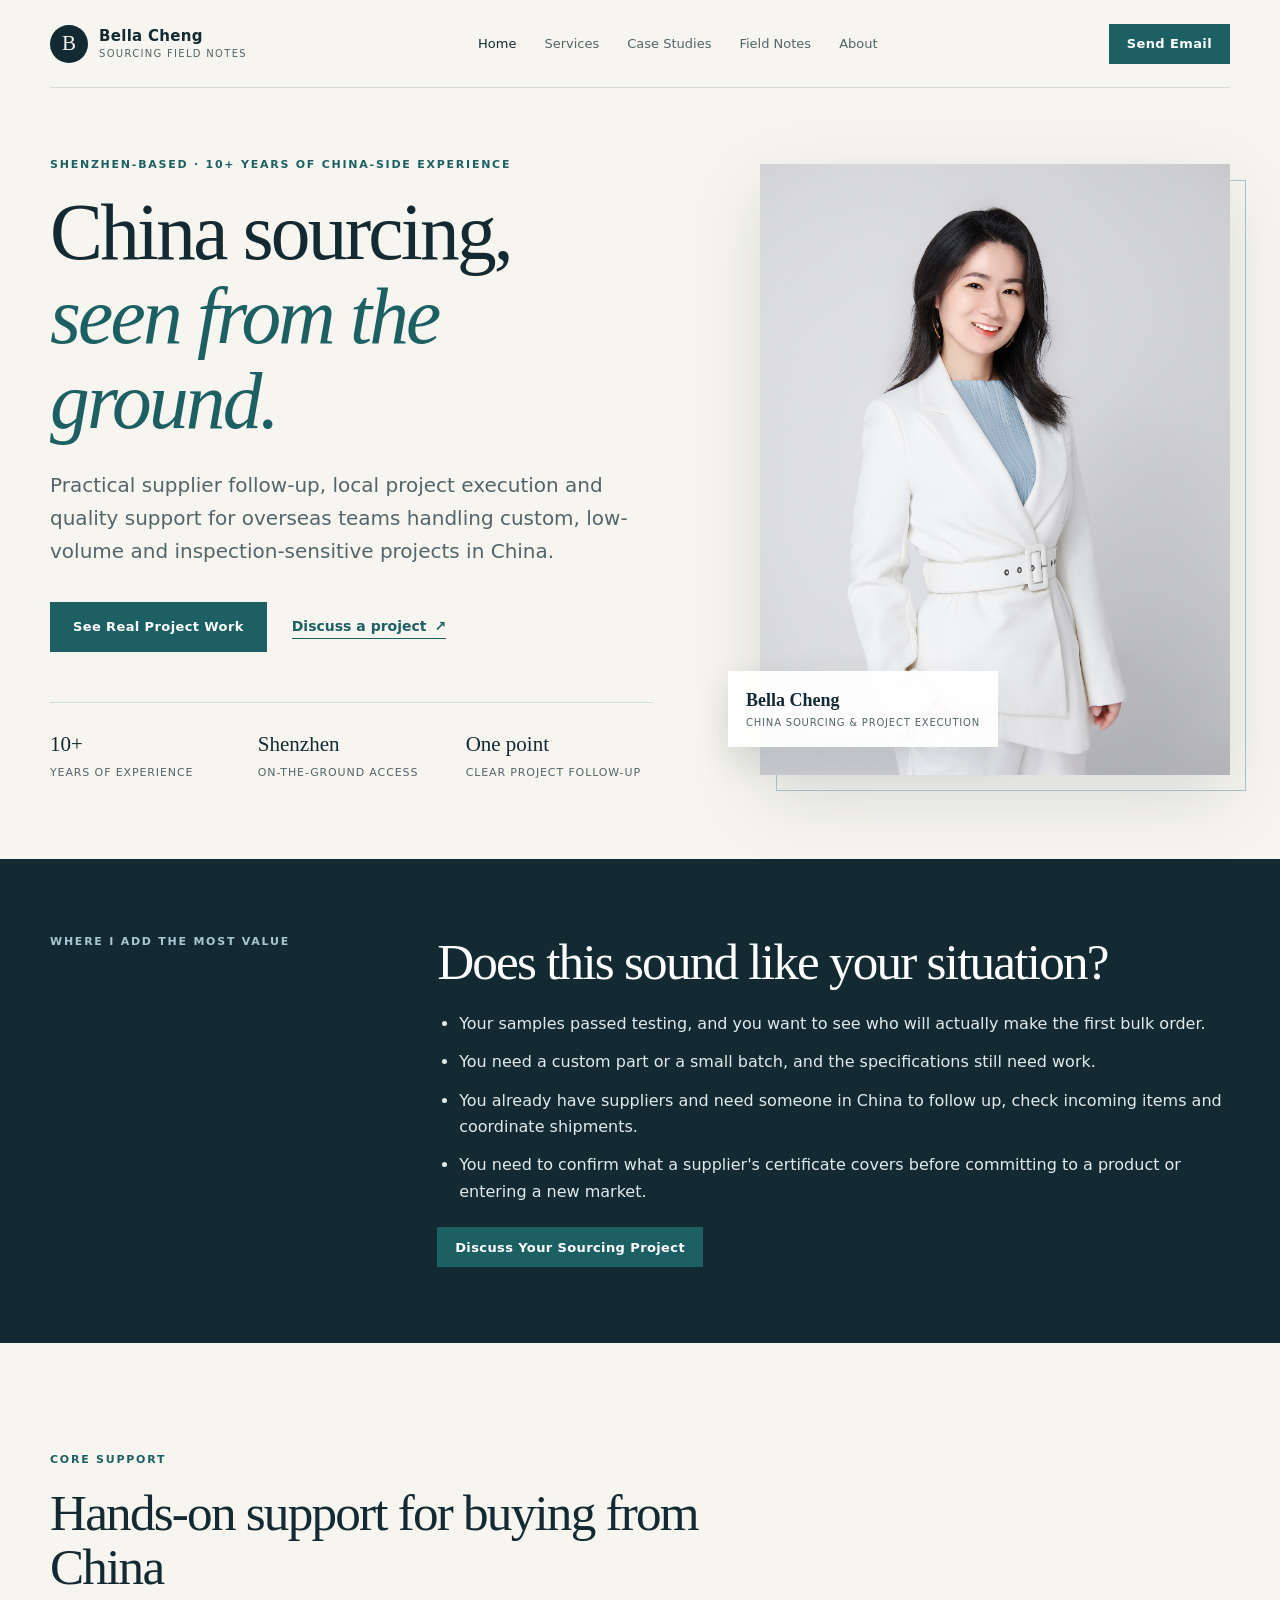
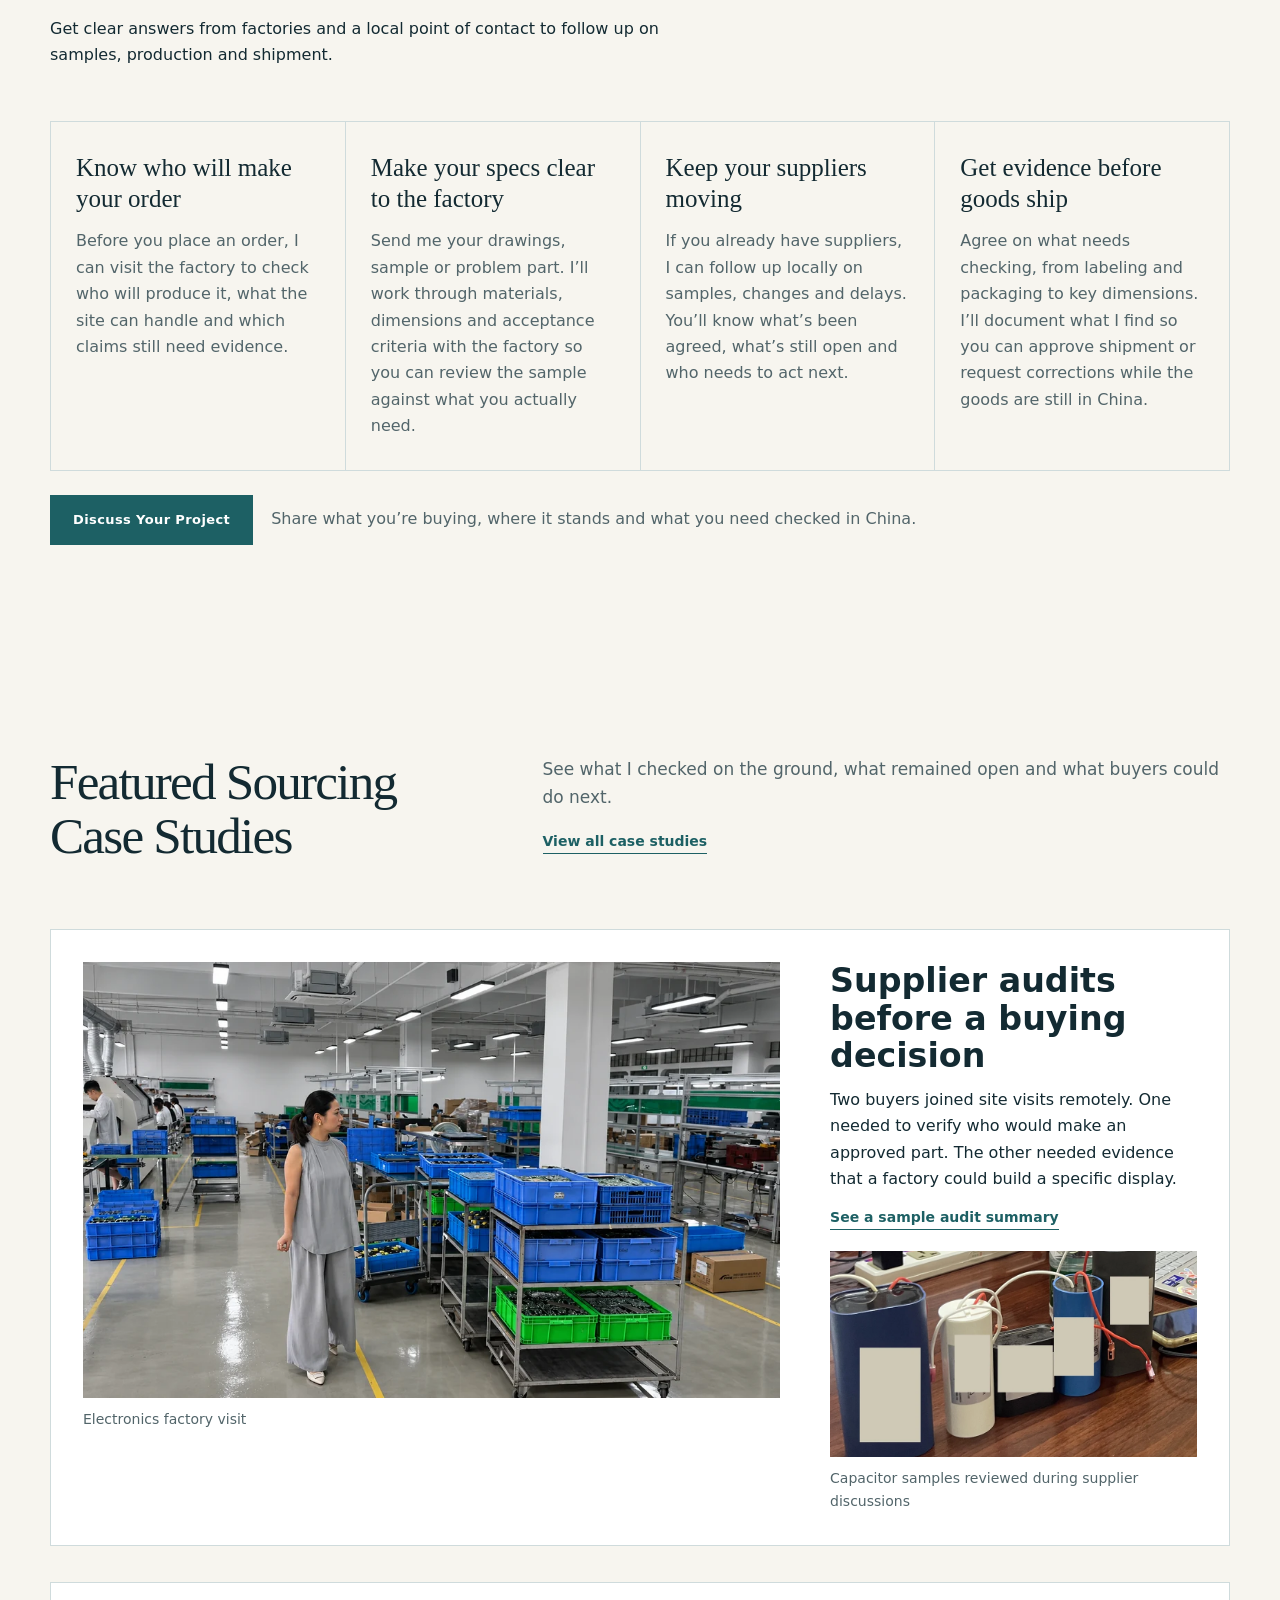
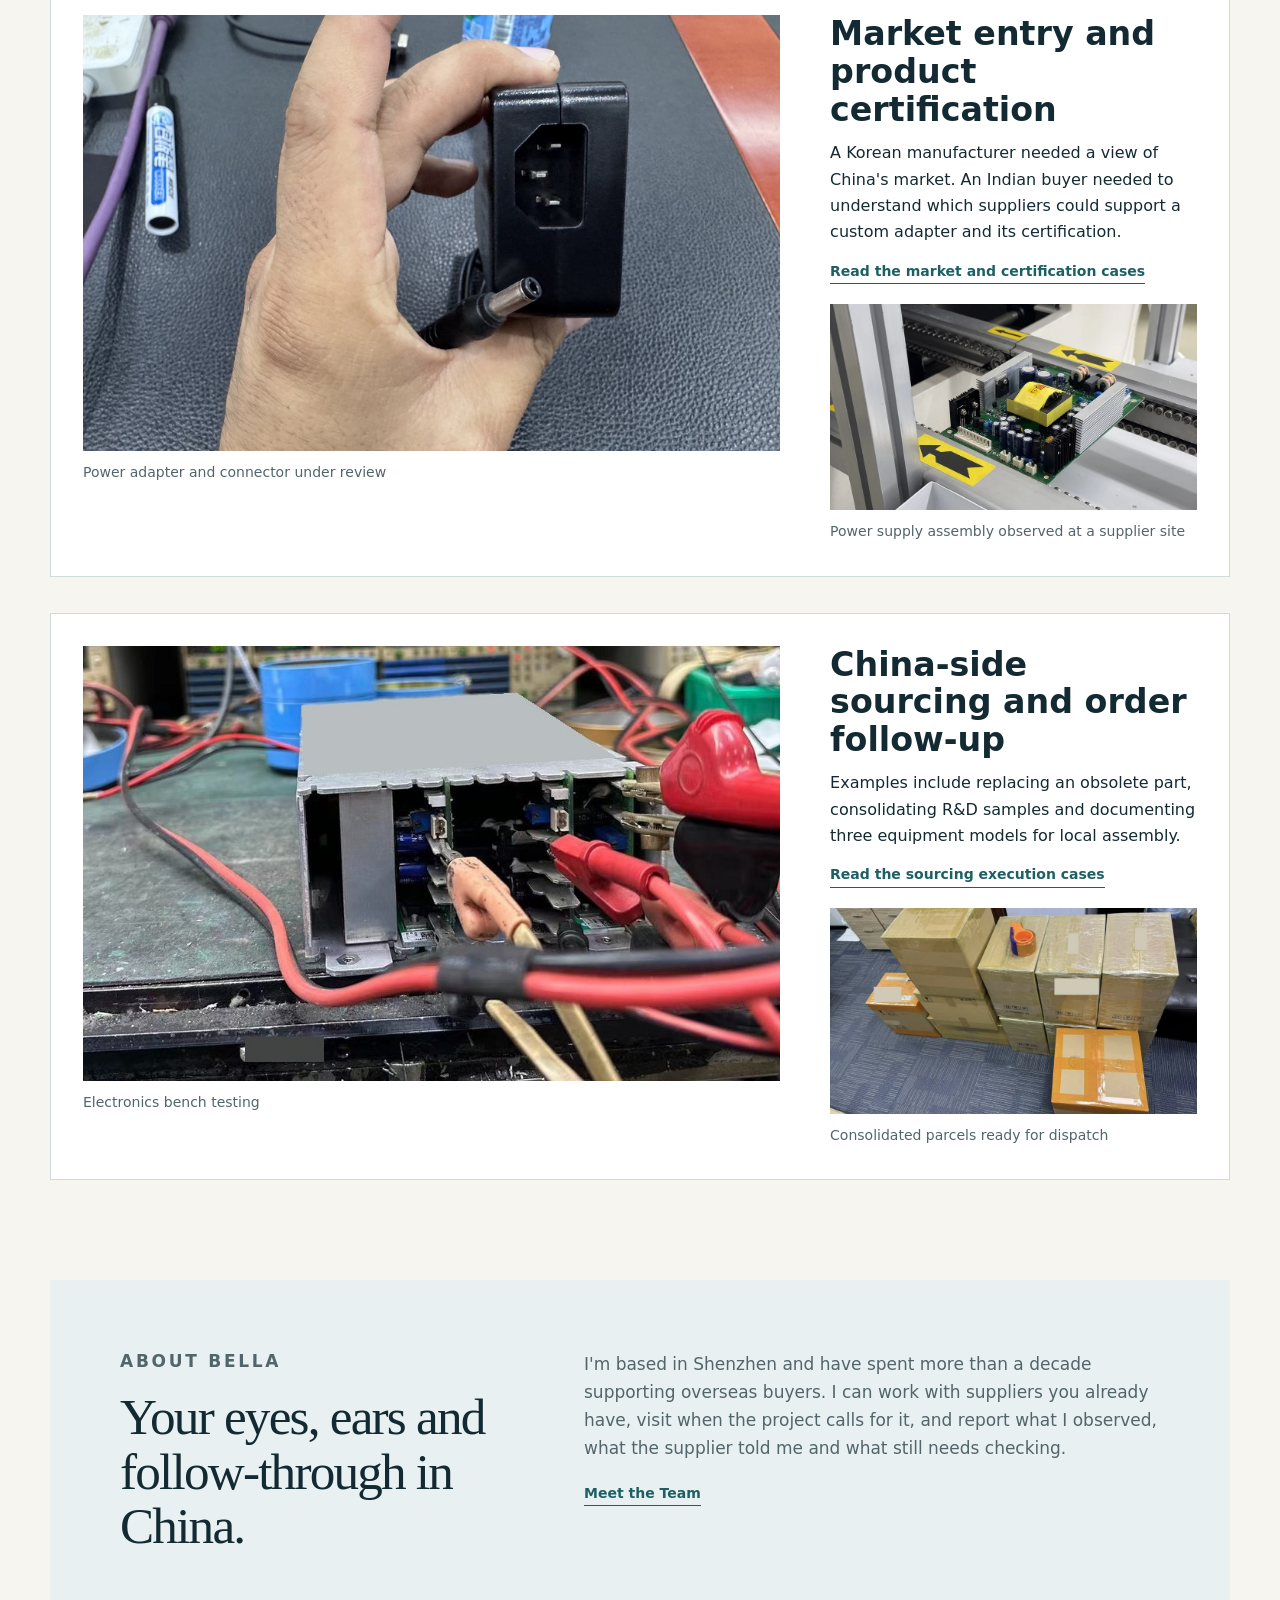
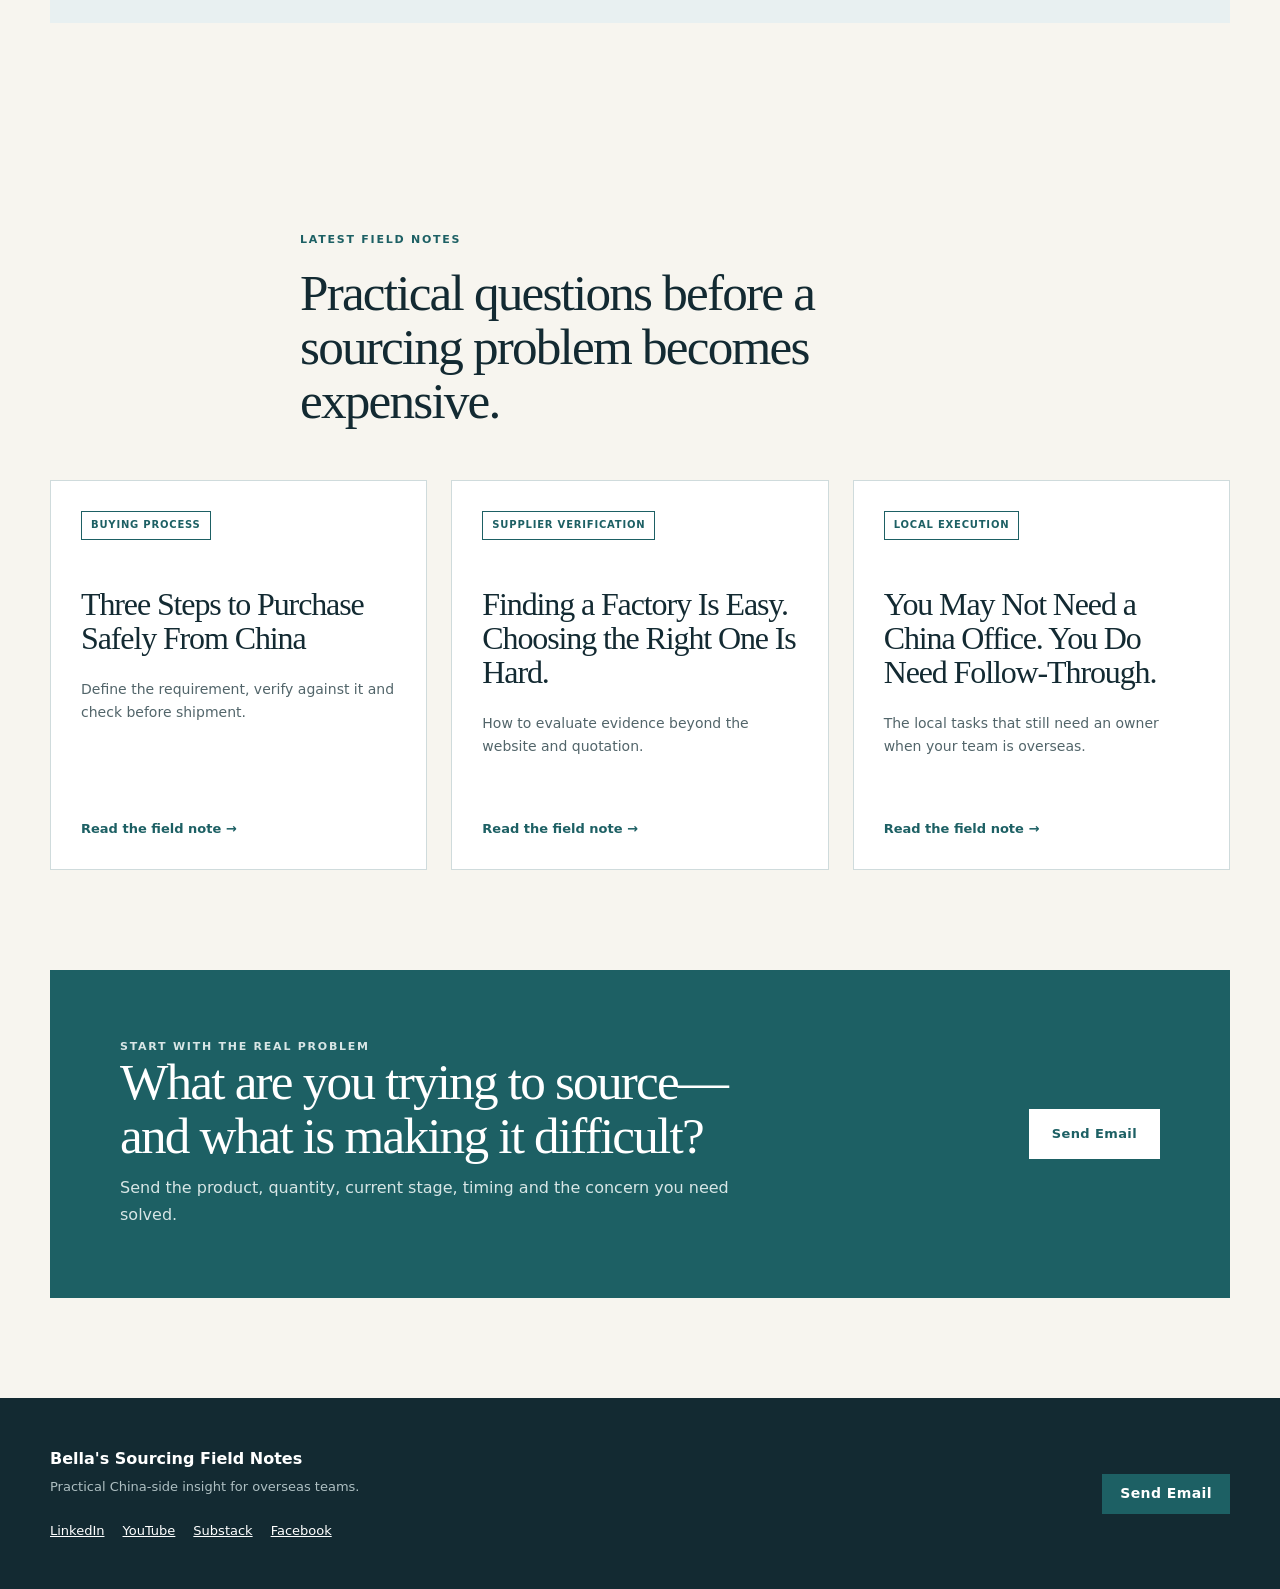
==== commit ef4d92ac: "Add files via upload" ====
--- a/index.html
+++ b/index.html
@@ -135,7 +135,7 @@
       </div>
       <div>
         <p>I'm based in Shenzhen and have spent more than a decade supporting overseas buyers. I can work with suppliers you already have, visit when the project calls for it, and report what I observed, what the supplier told me and what still needs checking.</p>
-        <a class="text-link" href="about.html">More about how I work <span aria-hidden="true">→</span></a>
+        <a class="text-link" href="about.html#team">Meet the Team</a>
       </div>
     </section>
 
--- a/styles.css
+++ b/styles.css
@@ -78,6 +78,30 @@
 .about-preview { margin-bottom: 110px; padding: 70px; background: var(--mist); display: grid; grid-template-columns: .8fr 1.2fr; gap: 80px; }
 .about-preview h2 { margin-bottom: 0; }
 .about-preview p { color: var(--muted); font-size: 17px; }
+.team-section { margin-block: 80px; scroll-margin-top: 110px; }
+.team-section .section-heading { margin-bottom: 28px; }
+.team-grid { display: grid; grid-template-columns: repeat(6, minmax(0, 1fr)); gap: 24px; }
+.team-card { grid-column: span 2; display: flex; flex-direction: column; background: var(--white); border: 1px solid var(--line); }
+.team-card:nth-child(4) { grid-column: 2 / span 2; }
+.team-portrait { position: relative; aspect-ratio: 1; overflow: hidden; background: var(--mist); }
+.team-portrait img { position: absolute; inset: var(--photo-y, 0) auto auto var(--photo-x, 0); display: block; width: var(--photo-width, 100%); height: auto; max-width: none; }
+.team-portrait--bella { --photo-width: 114%; --photo-x: -9%; --photo-y: -2%; }
+.team-portrait--danny { --photo-width: 224%; --photo-x: -29%; --photo-y: -20%; }
+.team-portrait--thomas { --photo-width: 199%; --photo-x: -54%; --photo-y: -2%; }
+.team-portrait--mark { --photo-width: 129%; --photo-x: -10%; --photo-y: -4%; }
+.team-portrait--sharing { --photo-width: 130%; --photo-x: -5%; --photo-y: 0%; }
+.team-card-copy { padding: clamp(18px, 2.4vw, 28px); }
+.team-card-copy h3 { margin: 0; font: 1.7rem Georgia, serif; }
+.team-card-copy p { margin: 12px 0 0; color: var(--muted); }
+.team-card-copy .team-role { margin-top: 4px; color: var(--teal); font-weight: 700; }
+@media (max-width: 850px) {
+  .team-grid { grid-template-columns: repeat(2, minmax(0, 1fr)); }
+  .team-card, .team-card:nth-child(4) { grid-column: auto; }
+}
+@media (max-width: 540px) {
+  .team-grid { grid-template-columns: 1fr; }
+  .team-section { margin-block: 56px; }
+}
 .site-footer { padding-block: 48px; background: var(--ink); color: white; }
 .footer-grid { display: flex; justify-content: space-between; align-items: center; gap: 30px; }
 .footer-grid p { margin: 4px 0 0; color: #aebfc2; font-size: 13px; }
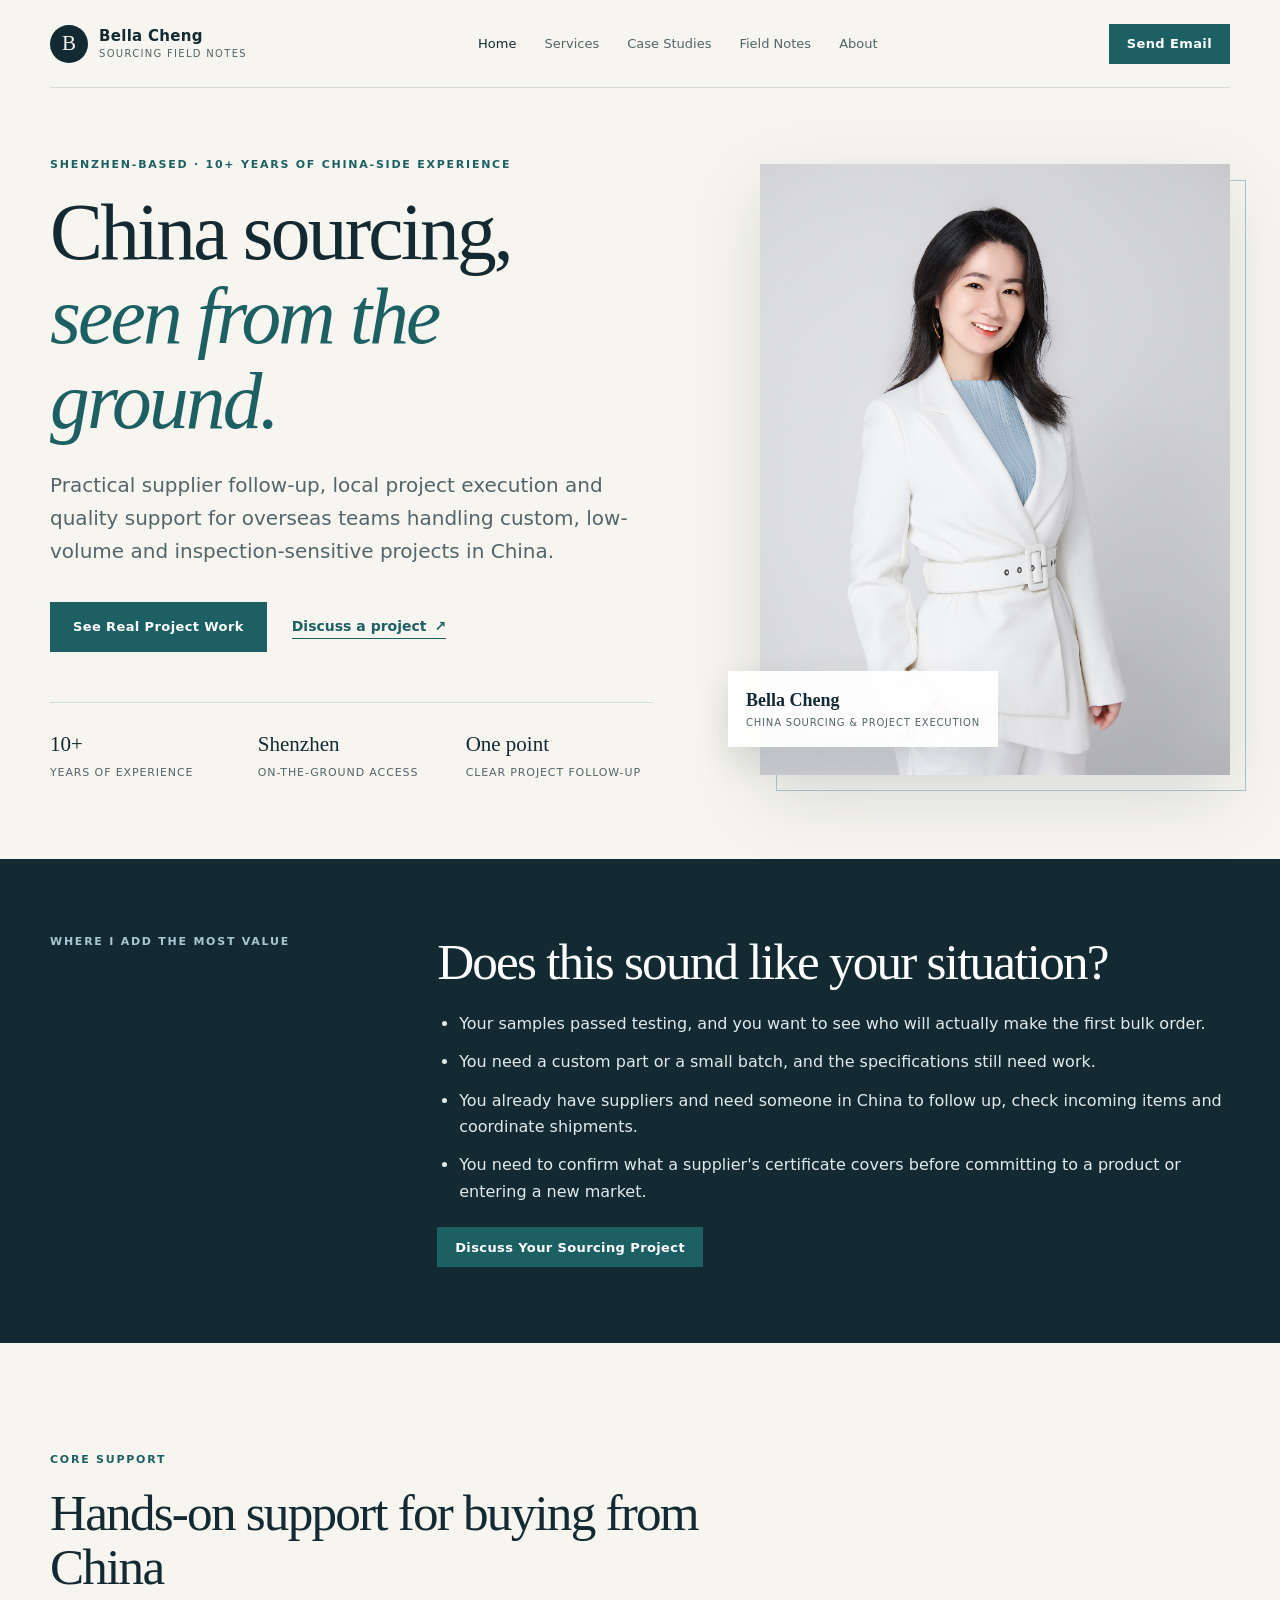
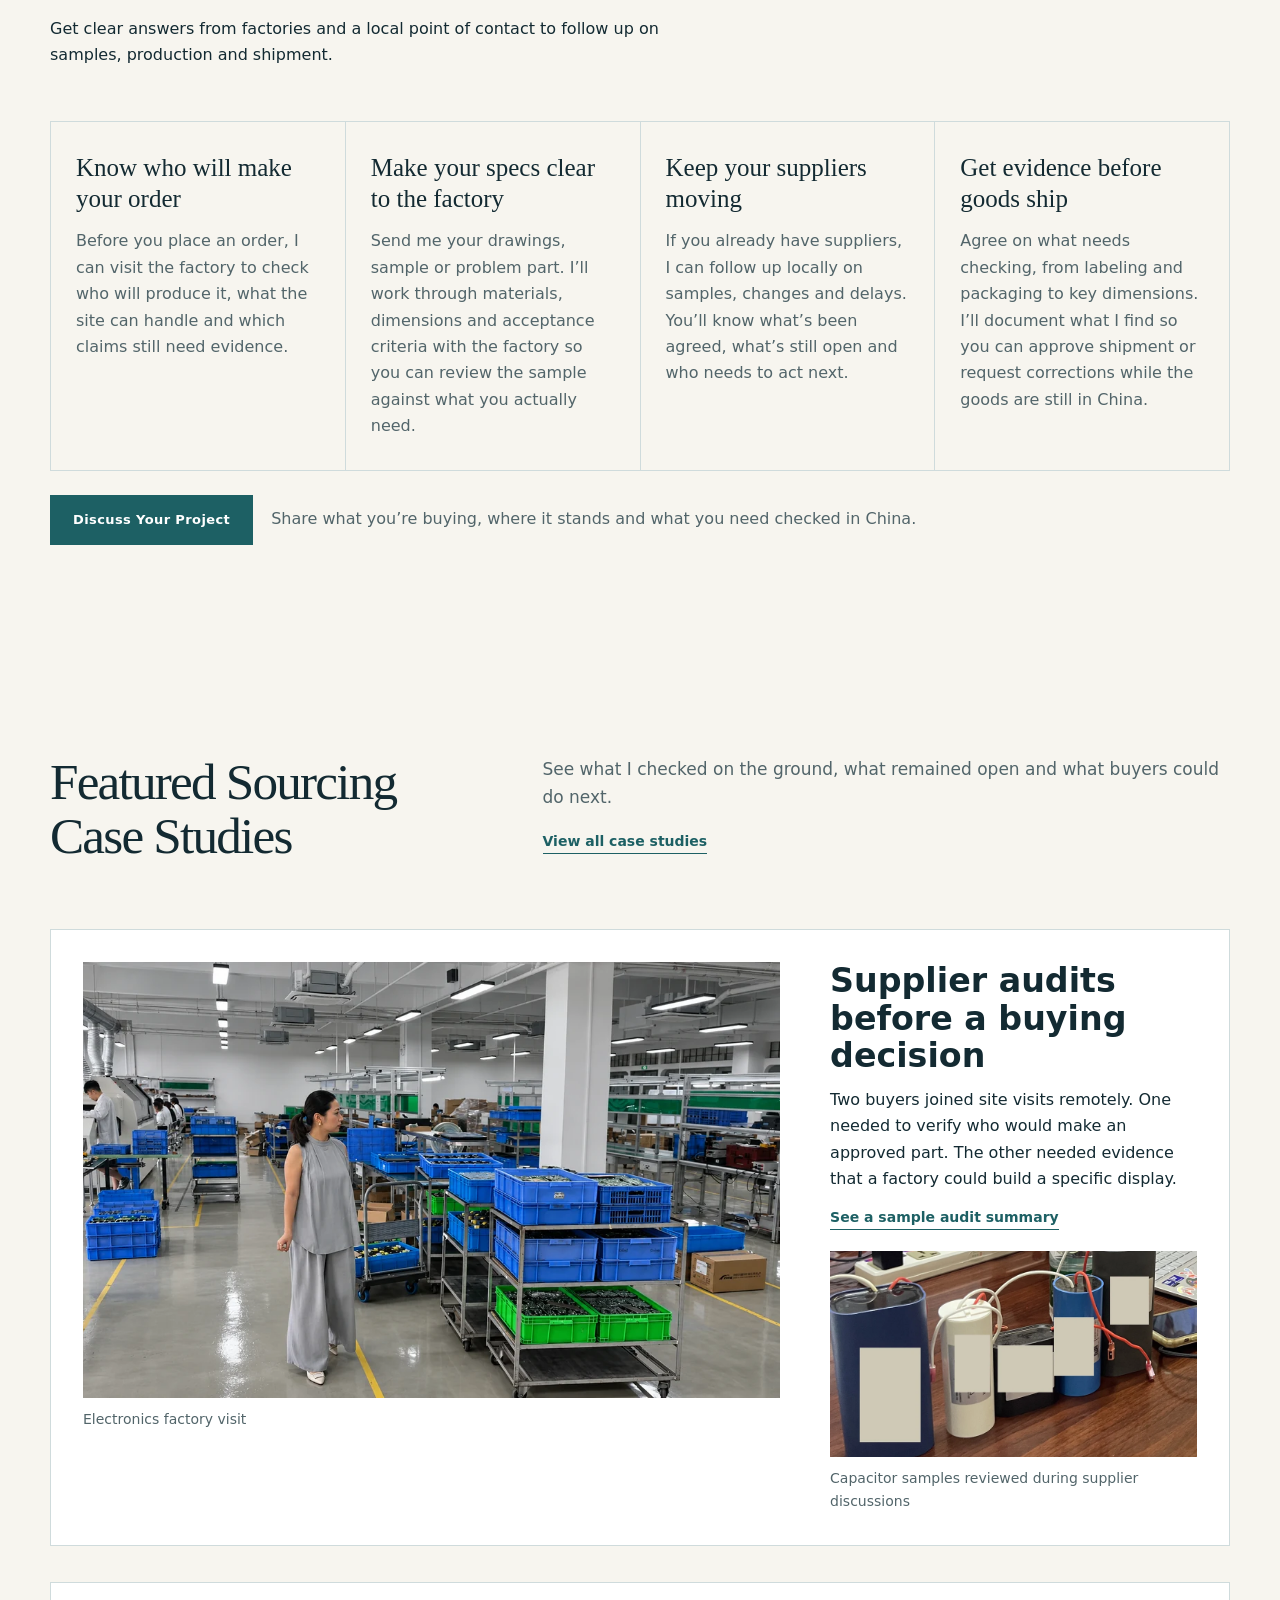
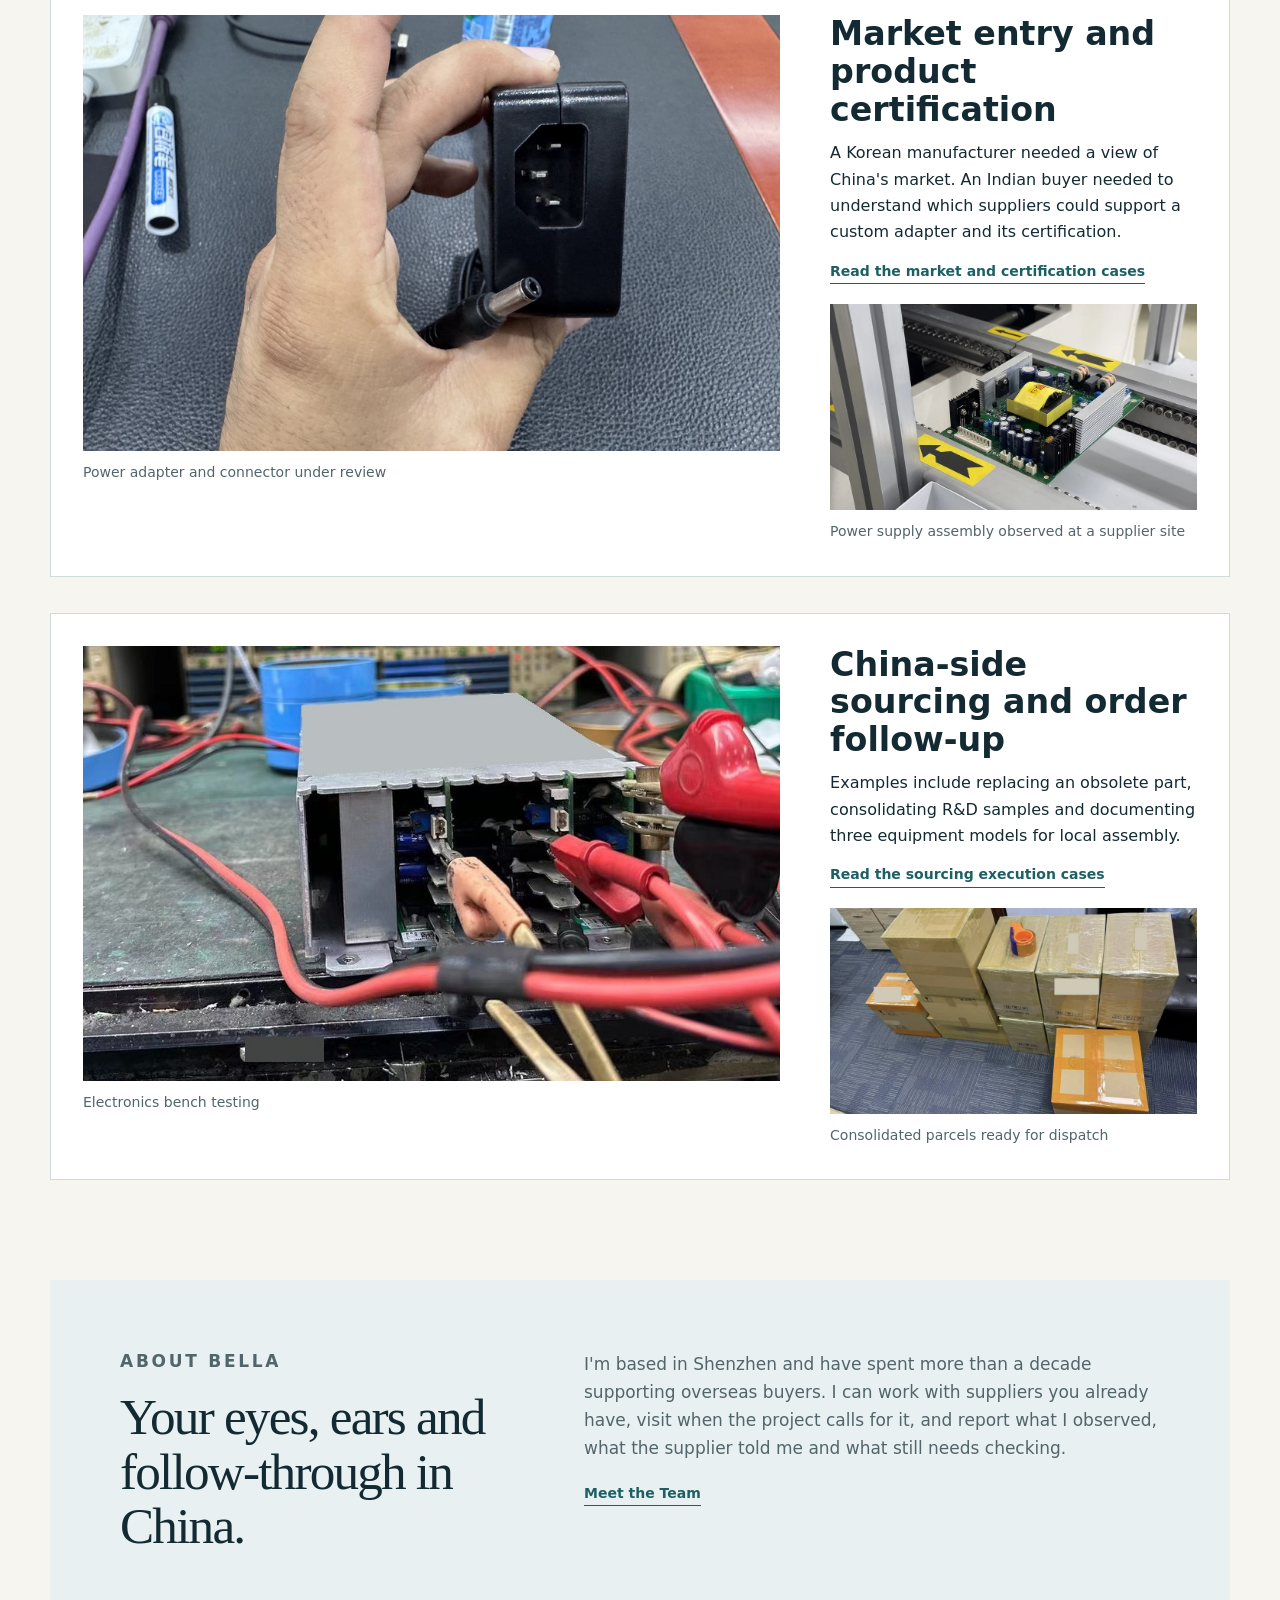
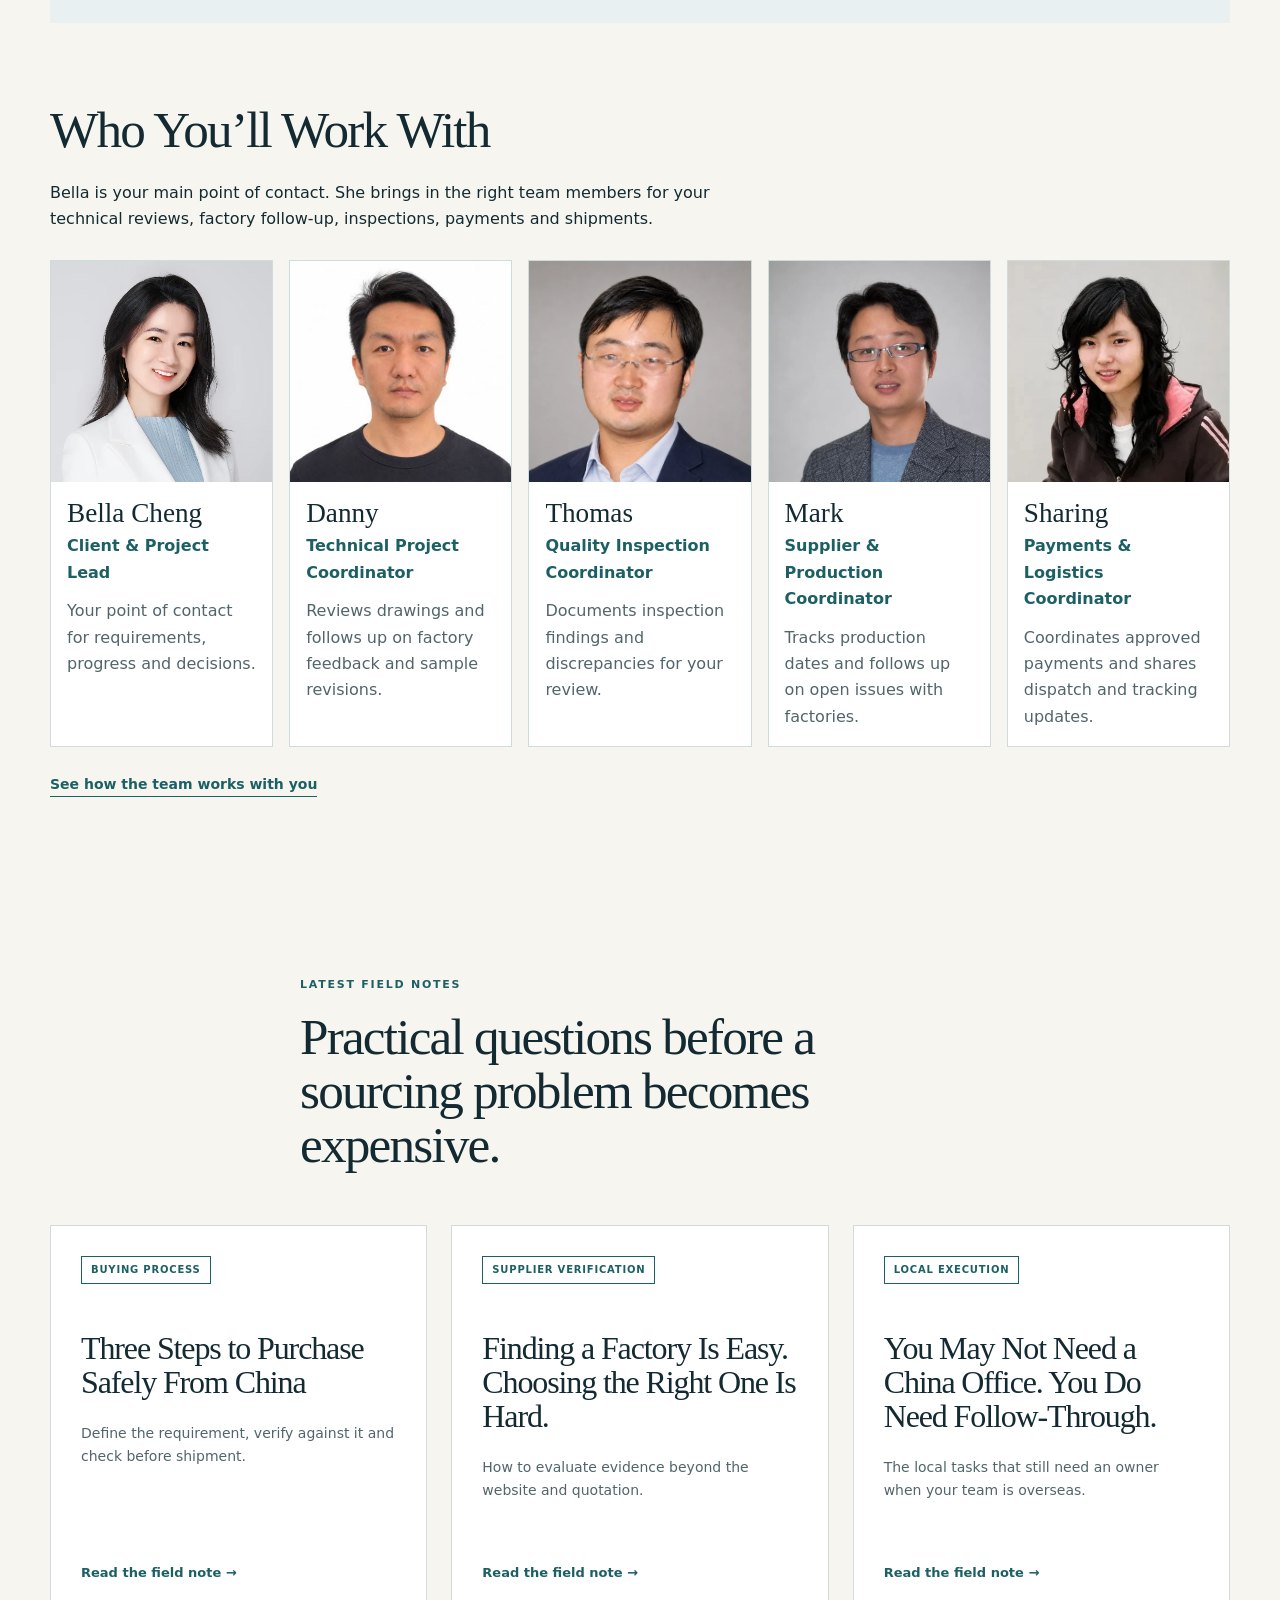
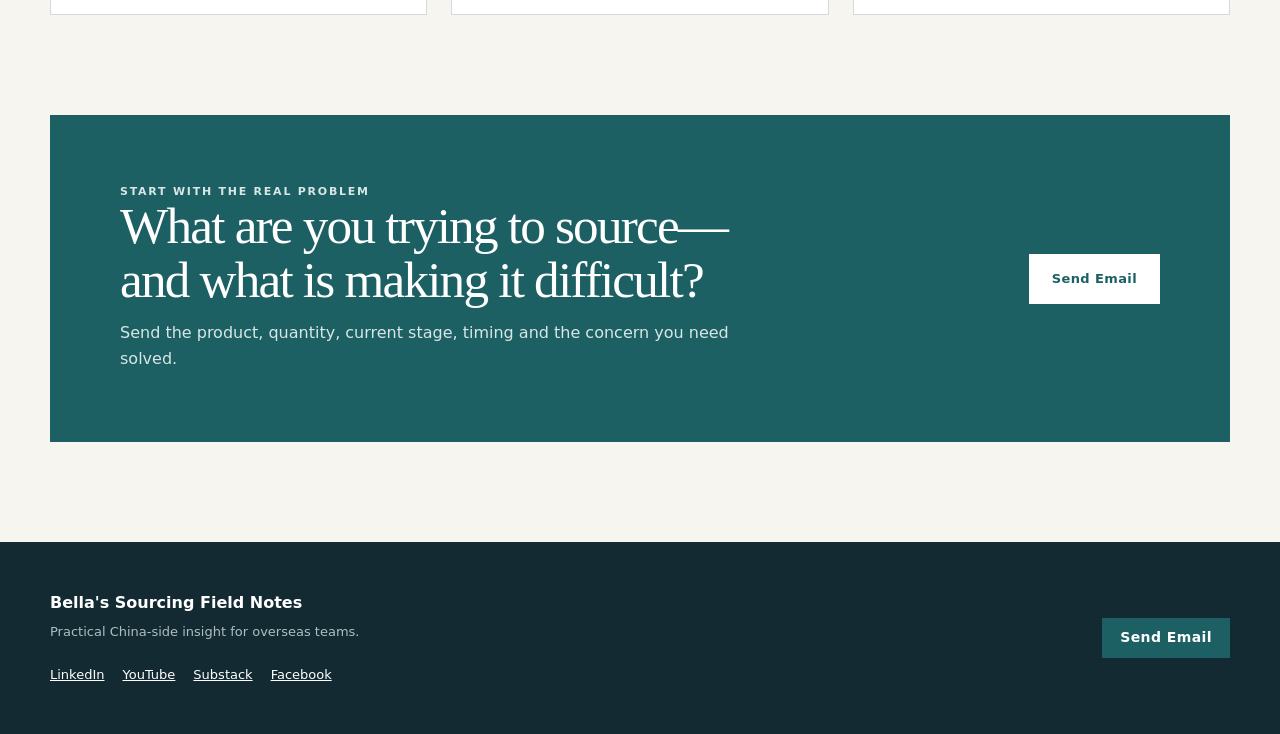
==== commit 0183f638: "Add files via upload" ====
--- a/index.html
+++ b/index.html
@@ -135,8 +135,38 @@
       </div>
       <div>
         <p>I'm based in Shenzhen and have spent more than a decade supporting overseas buyers. I can work with suppliers you already have, visit when the project calls for it, and report what I observed, what the supplier told me and what still needs checking.</p>
-        <a class="text-link" href="about.html#team">Meet the Team</a>
+        <a class="text-link" href="#team">Meet the Team</a>
       </div>
+    </section>
+
+    <section class="shell team-section home-team" id="team" aria-labelledby="team-heading">
+      <div class="section-heading">
+        <h2 id="team-heading">Who You’ll Work With</h2>
+        <p>Bella is your main point of contact. She brings in the right team members for your technical reviews, factory follow-up, inspections, payments and shipments.</p>
+      </div>
+      <div class="team-grid">
+        <article class="team-card">
+          <div class="team-portrait team-portrait--bella"><img src="assets/team-bella.webp" alt="Bella Cheng" loading="lazy"></div>
+          <div class="team-card-copy"><h3>Bella Cheng</h3><p class="team-role">Client &amp; Project Lead</p><p>Your point of contact for requirements, progress and decisions.</p></div>
+        </article>
+        <article class="team-card">
+          <div class="team-portrait"><img src="assets/team-danny-original.jpg" alt="Danny" width="600" height="600" loading="lazy"></div>
+          <div class="team-card-copy"><h3>Danny</h3><p class="team-role">Technical Project Coordinator</p><p>Reviews drawings and follows up on factory feedback and sample revisions.</p></div>
+        </article>
+        <article class="team-card">
+          <div class="team-portrait team-portrait--thomas"><img src="assets/team-thomas.webp" alt="Thomas" loading="lazy"></div>
+          <div class="team-card-copy"><h3>Thomas</h3><p class="team-role">Quality Inspection Coordinator</p><p>Documents inspection findings and discrepancies for your review.</p></div>
+        </article>
+        <article class="team-card">
+          <div class="team-portrait team-portrait--mark"><img src="assets/team-mark.webp" alt="Mark" loading="lazy"></div>
+          <div class="team-card-copy"><h3>Mark</h3><p class="team-role">Supplier &amp; Production Coordinator</p><p>Tracks production dates and follows up on open issues with factories.</p></div>
+        </article>
+        <article class="team-card">
+          <div class="team-portrait team-portrait--sharing"><img src="assets/team-sharing.webp" alt="Sharing" loading="lazy"></div>
+          <div class="team-card-copy"><h3>Sharing</h3><p class="team-role">Payments &amp; Logistics Coordinator</p><p>Coordinates approved payments and shares dispatch and tracking updates.</p></div>
+        </article>
+      </div>
+      <p class="home-team-more"><a class="text-link" href="about.html#team">See how the team works with you</a></p>
     </section>
 
     <section class="content-section">
--- a/styles.css
+++ b/styles.css
@@ -86,7 +86,6 @@
 .team-portrait { position: relative; aspect-ratio: 1; overflow: hidden; background: var(--mist); }
 .team-portrait img { position: absolute; inset: var(--photo-y, 0) auto auto var(--photo-x, 0); display: block; width: var(--photo-width, 100%); height: auto; max-width: none; }
 .team-portrait--bella { --photo-width: 114%; --photo-x: -9%; --photo-y: -2%; }
-.team-portrait--danny { --photo-width: 224%; --photo-x: -29%; --photo-y: -20%; }
 .team-portrait--thomas { --photo-width: 199%; --photo-x: -54%; --photo-y: -2%; }
 .team-portrait--mark { --photo-width: 129%; --photo-x: -10%; --photo-y: -4%; }
 .team-portrait--sharing { --photo-width: 130%; --photo-x: -5%; --photo-y: 0%; }
@@ -94,6 +93,14 @@
 .team-card-copy h3 { margin: 0; font: 1.7rem Georgia, serif; }
 .team-card-copy p { margin: 12px 0 0; color: var(--muted); }
 .team-card-copy .team-role { margin-top: 4px; color: var(--teal); font-weight: 700; }
+.home-team { margin-top: -30px; }
+.home-team-more { margin: 24px 0 0; }
+@media (min-width: 1060px) {
+  .home-team .team-grid { grid-template-columns: repeat(5, minmax(0, 1fr)); gap: 16px; }
+  .home-team .team-card, .home-team .team-card:nth-child(4) { grid-column: auto; }
+  .home-team .team-card-copy { padding: 16px; }
+  .home-team .team-role { min-height: 3em; }
+}
 @media (max-width: 850px) {
   .team-grid { grid-template-columns: repeat(2, minmax(0, 1fr)); }
   .team-card, .team-card:nth-child(4) { grid-column: auto; }
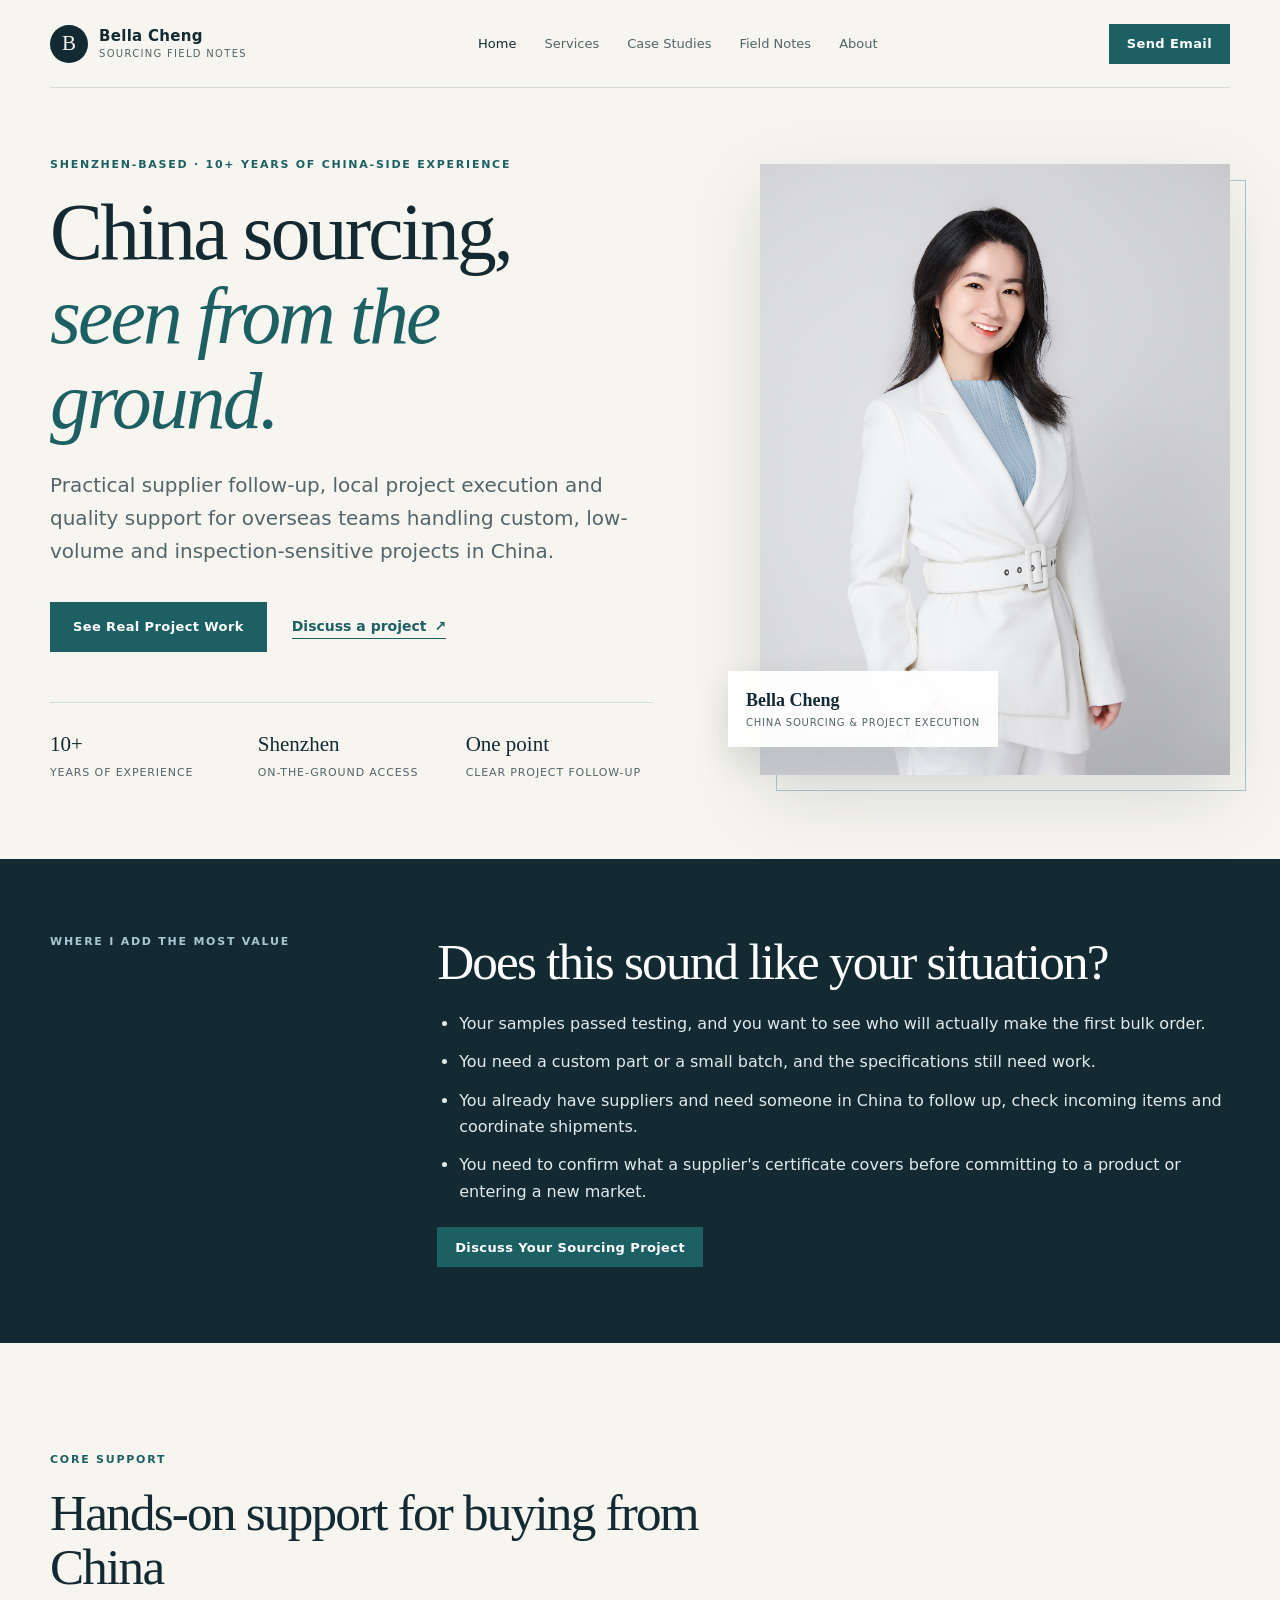
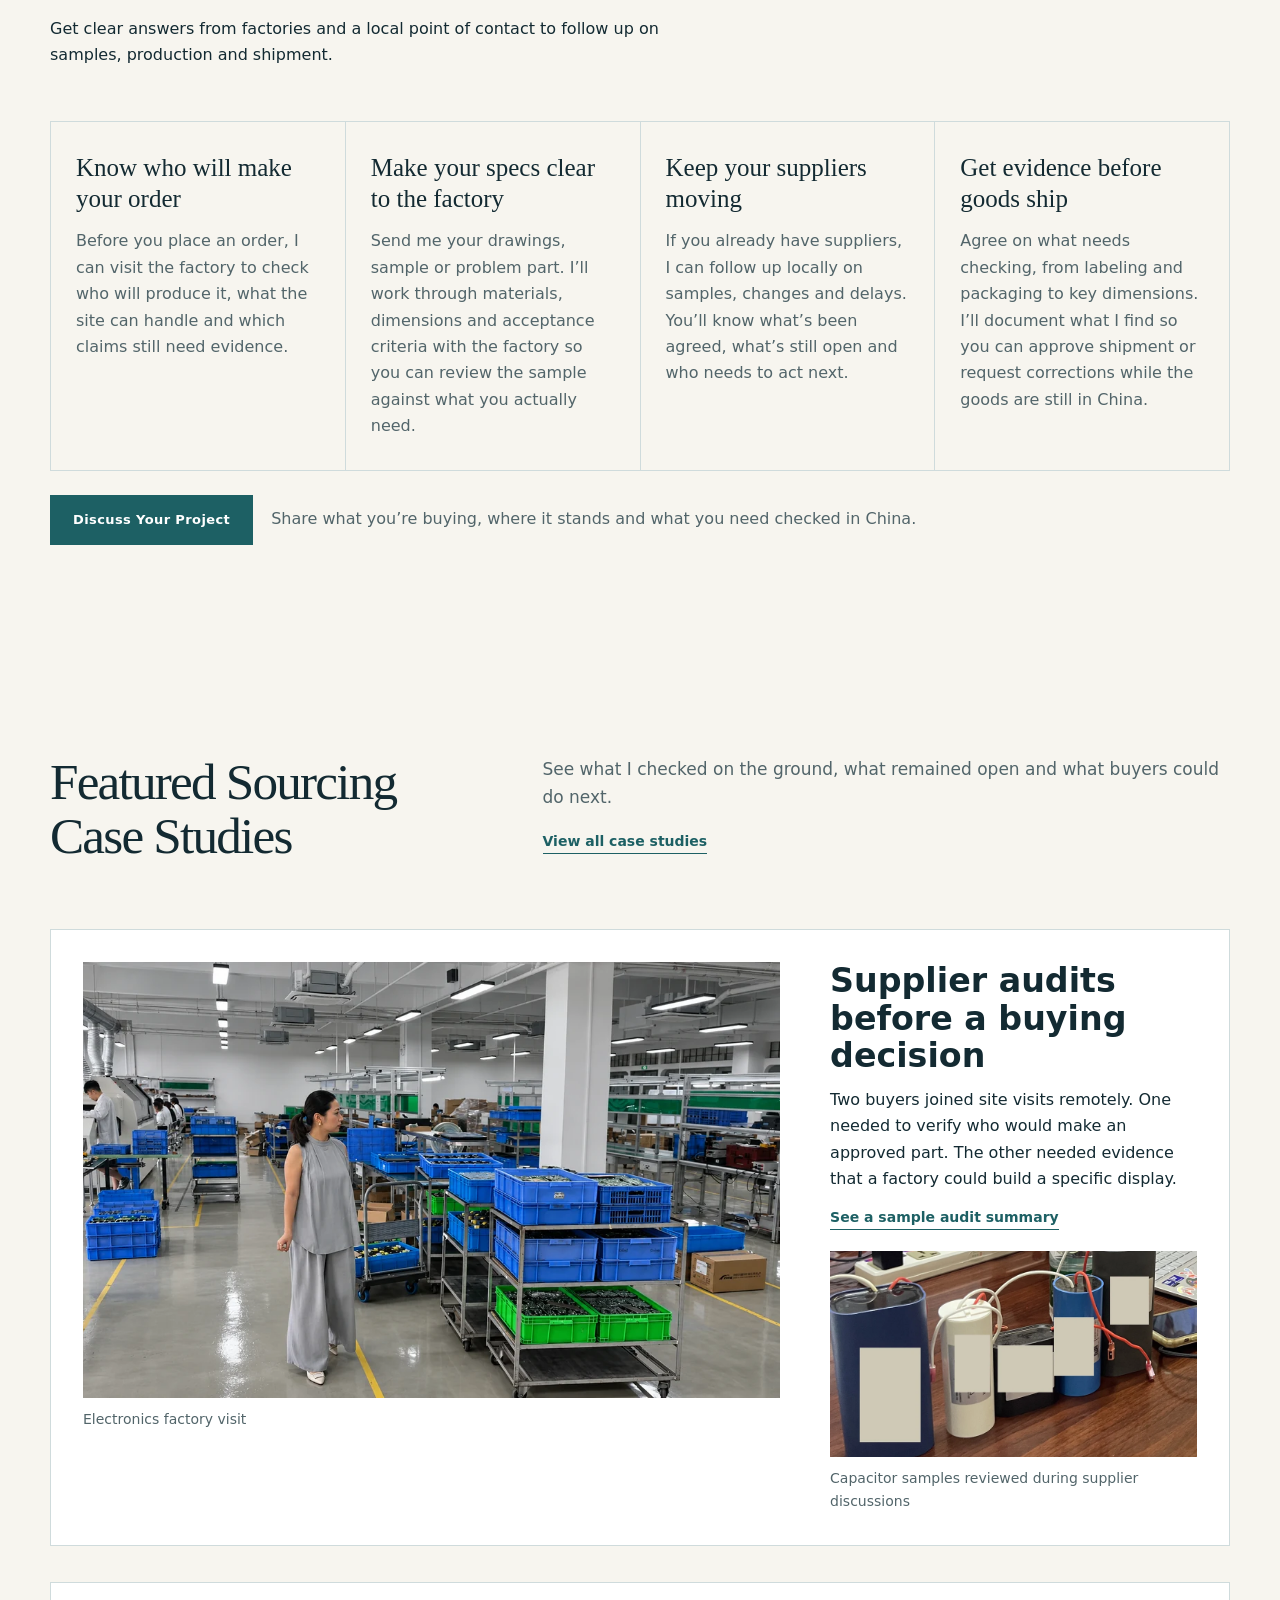
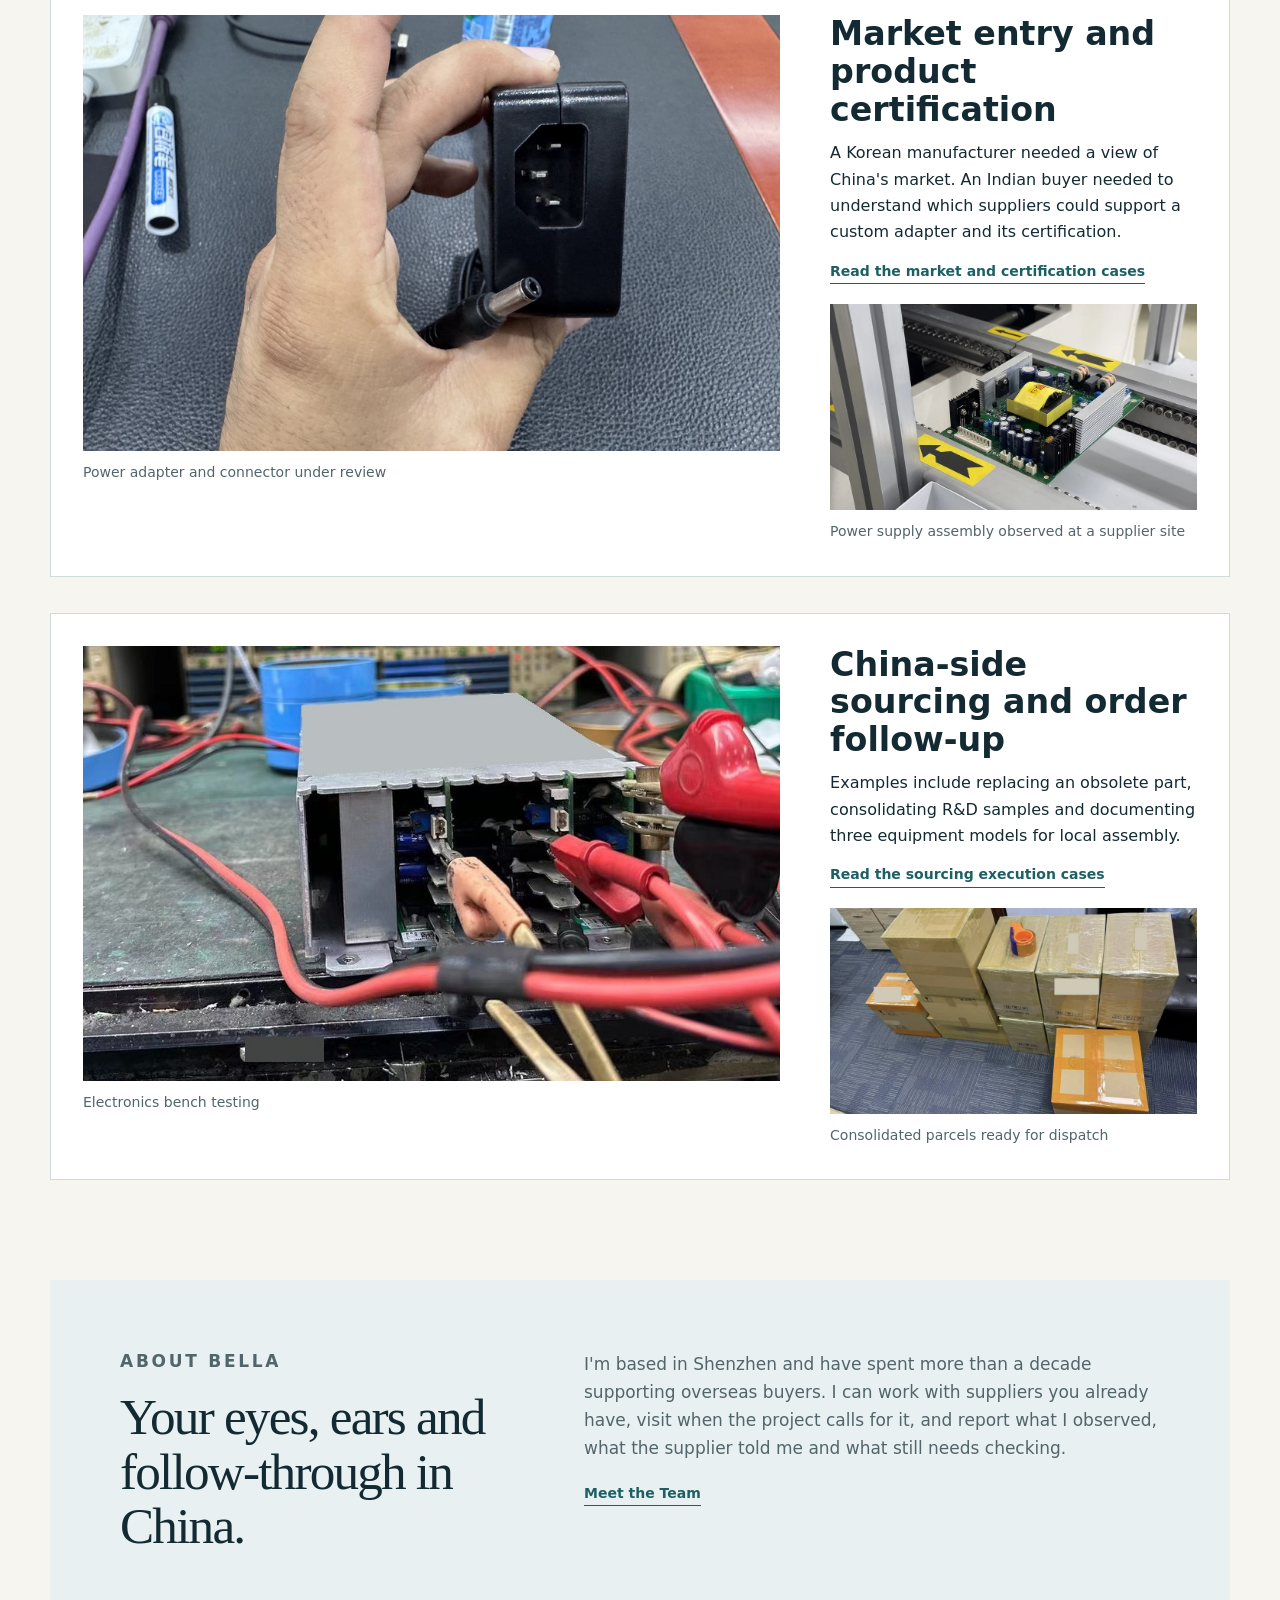
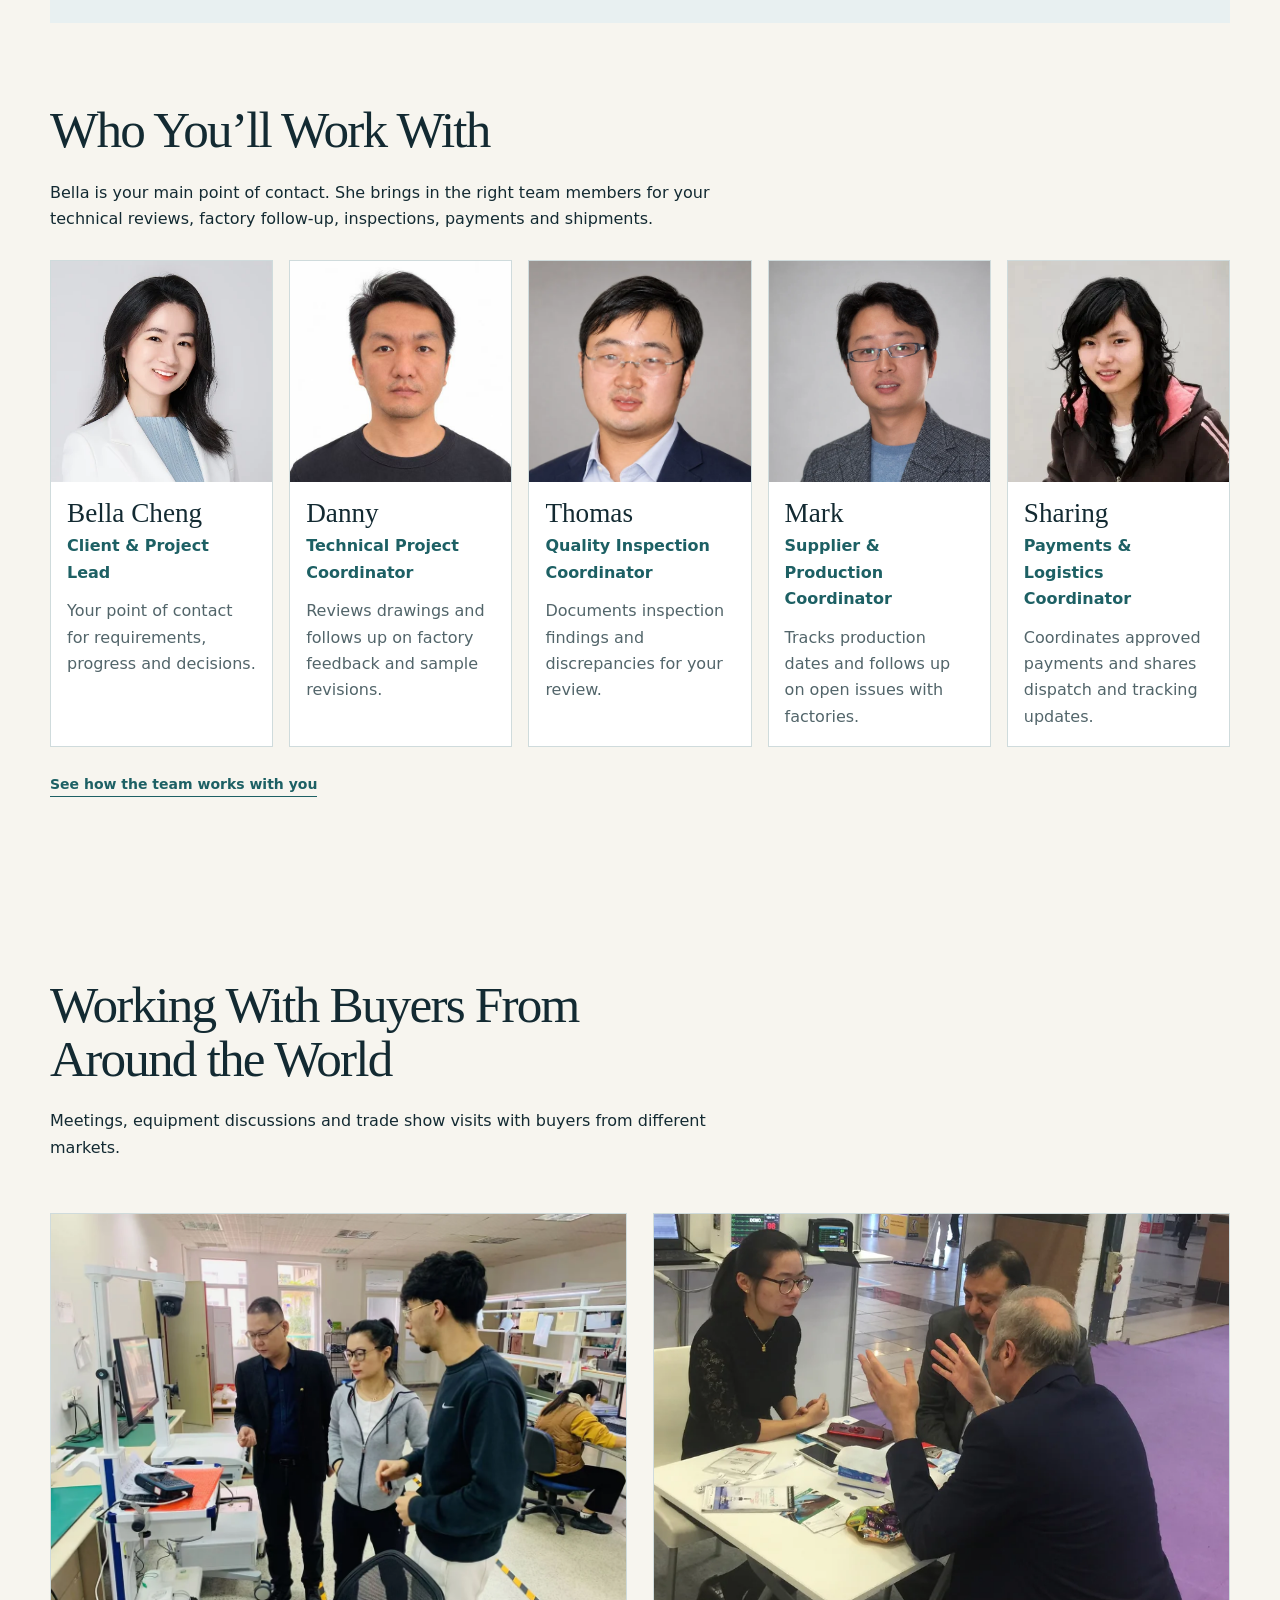
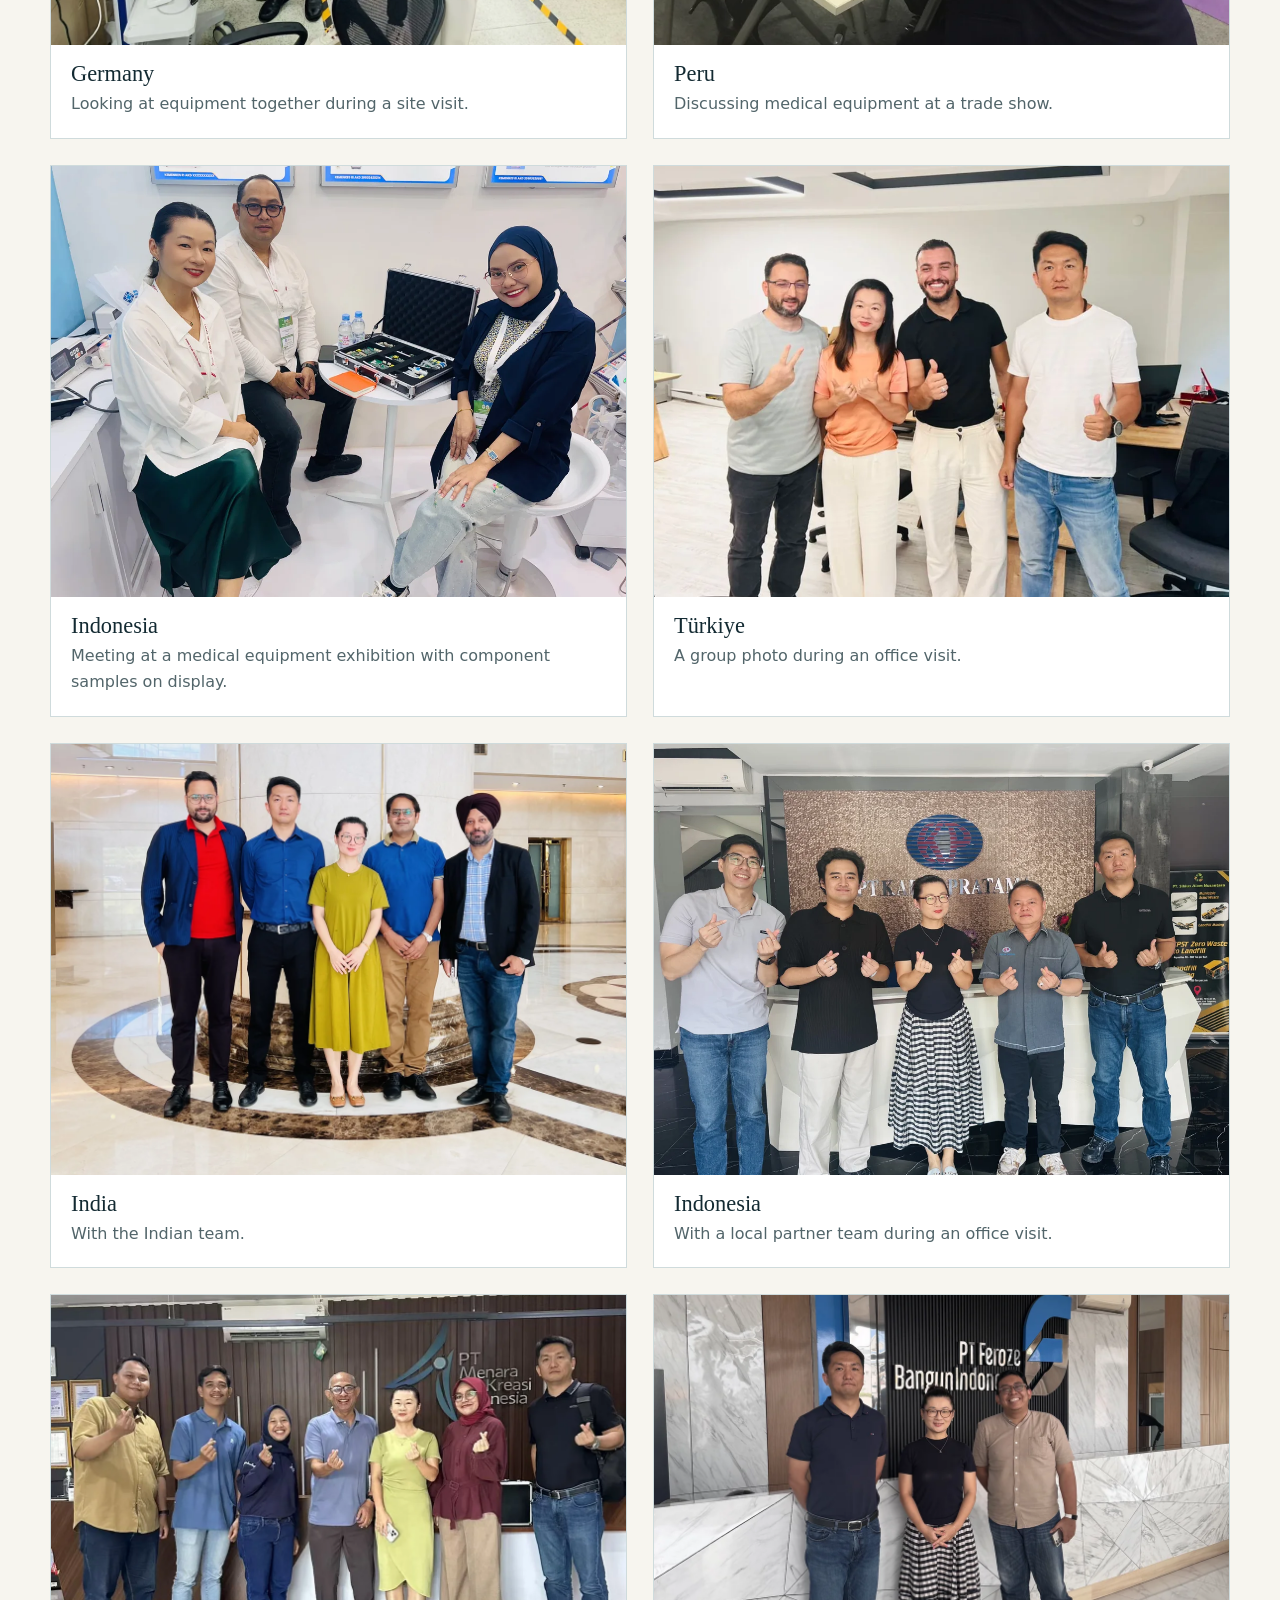
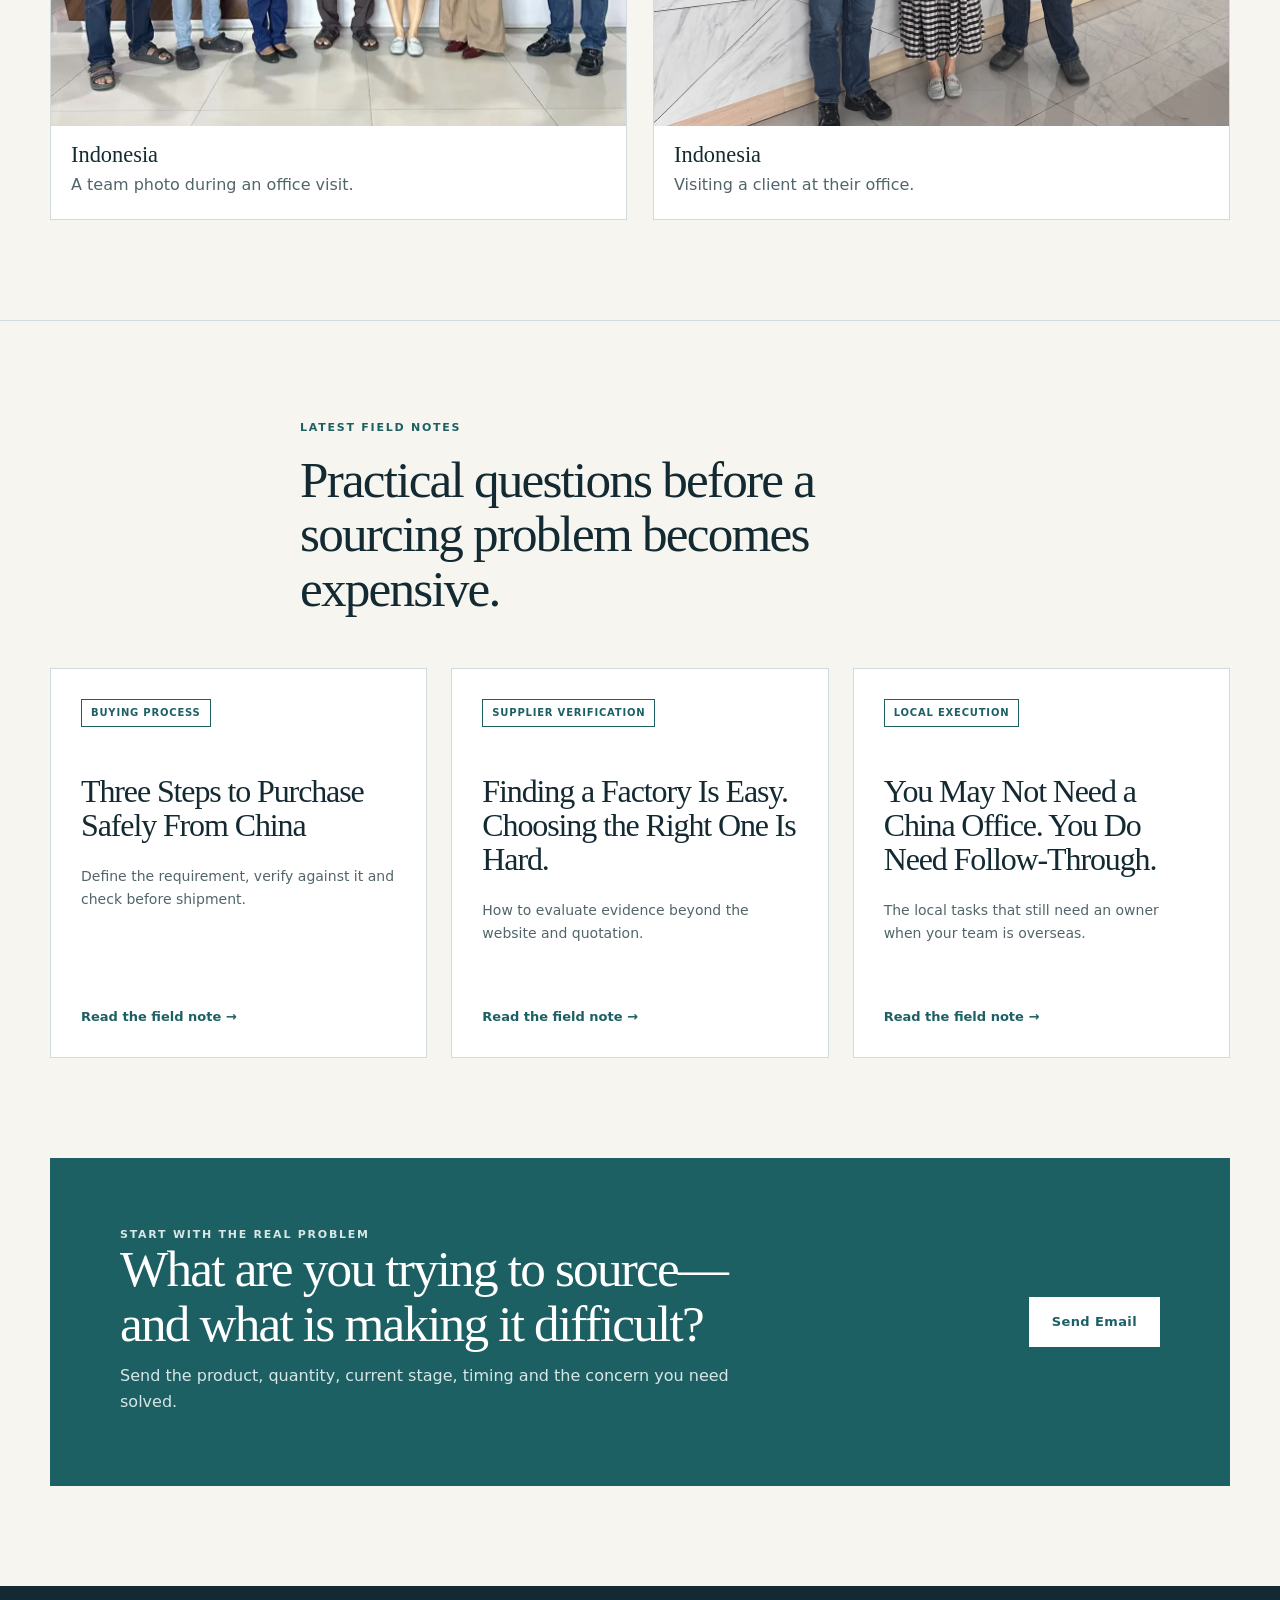
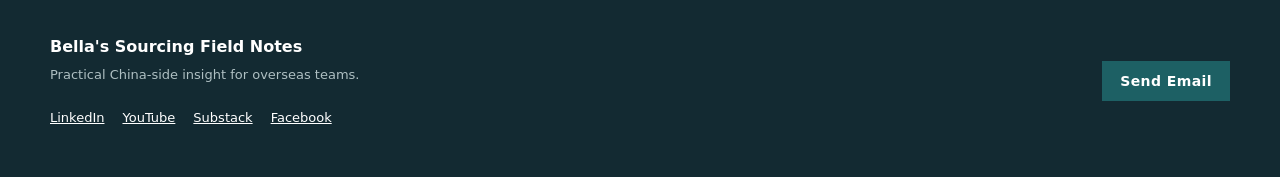
==== commit 2341ec41: "Add files via upload" ====
--- a/index.html
+++ b/index.html
@@ -169,6 +169,49 @@
       <p class="home-team-more"><a class="text-link" href="about.html#team">See how the team works with you</a></p>
     </section>
 
+    <section class="content-section buyer-gallery" id="buyer-visits" aria-labelledby="buyer-visits-heading">
+      <div class="shell">
+        <div class="section-heading">
+          <h2 id="buyer-visits-heading">Working With Buyers From Around the World</h2>
+          <p>Meetings, equipment discussions and trade show visits with buyers from different markets.</p>
+        </div>
+        <div class="buyer-gallery-grid">
+          <figure>
+            <div class="buyer-photo buyer-photo--germany"><img src="assets/buyers-germany.webp" alt="Bella and visitors looking at equipment together in a workshop" loading="lazy" decoding="async"></div>
+            <figcaption><strong>Germany</strong><span>Looking at equipment together during a site visit.</span></figcaption>
+          </figure>
+          <figure>
+            <div class="buyer-photo buyer-photo--peru"><img src="assets/buyers-peru.webp" alt="Bella in conversation with two visitors beside a medical equipment display" loading="lazy" decoding="async"></div>
+            <figcaption><strong>Peru</strong><span>Discussing medical equipment at a trade show.</span></figcaption>
+          </figure>
+          <figure>
+            <div class="buyer-photo buyer-photo--indonesia"><img src="assets/buyers-indonesia.webp" alt="Bella with visitors beside an open case of electronic components at an exhibition" loading="lazy" decoding="async"></div>
+            <figcaption><strong>Indonesia</strong><span>Meeting at a medical equipment exhibition with component samples on display.</span></figcaption>
+          </figure>
+          <figure>
+            <div class="buyer-photo buyer-photo--turkiye"><img src="assets/buyers-turkiye.webp" alt="Bella and three others posing together during an office visit" loading="lazy" decoding="async"></div>
+            <figcaption><strong>Türkiye</strong><span>A group photo during an office visit.</span></figcaption>
+          </figure>
+          <figure>
+            <div class="buyer-photo buyer-photo--india"><img src="assets/buyers-india-team.webp" alt="Bella and colleagues in a group photo with the Indian team" loading="lazy" decoding="async"></div>
+            <figcaption><strong>India</strong><span>With the Indian team.</span></figcaption>
+          </figure>
+          <figure>
+            <div class="buyer-photo buyer-photo--indonesia-partner"><img src="assets/buyers-indonesia-partner.webp" alt="Bella and colleagues posing with an Indonesian partner team" loading="lazy" decoding="async"></div>
+            <figcaption><strong>Indonesia</strong><span>With a local partner team during an office visit.</span></figcaption>
+          </figure>
+          <figure>
+            <div class="buyer-photo buyer-photo--indonesia-team"><img src="assets/buyers-indonesia-team.webp" alt="Bella and colleagues posing with a group in an Indonesian office" loading="lazy" decoding="async"></div>
+            <figcaption><strong>Indonesia</strong><span>A team photo during an office visit.</span></figcaption>
+          </figure>
+          <figure>
+            <div class="buyer-photo buyer-photo--indonesia-client"><img src="assets/buyers-indonesia-client.webp" alt="Bella and a colleague posing with an Indonesian client" loading="lazy" decoding="async"></div>
+            <figcaption><strong>Indonesia</strong><span>Visiting a client at their office.</span></figcaption>
+          </figure>
+        </div>
+      </div>
+    </section>
+
     <section class="content-section">
       <div class="shell section-heading"><p class="section-kicker">Latest Field Notes</p><h2>Practical questions before a sourcing problem becomes expensive.</h2></div>
       <div class="shell notes-grid">
--- a/styles.css
+++ b/styles.css
@@ -95,6 +95,23 @@
 .team-card-copy .team-role { margin-top: 4px; color: var(--teal); font-weight: 700; }
 .home-team { margin-top: -30px; }
 .home-team-more { margin: 24px 0 0; }
+.buyer-gallery-grid { display: grid; grid-template-columns: repeat(2, minmax(0, 1fr)); gap: 26px; }
+.buyer-gallery-grid figure { margin: 0; background: var(--white); border: 1px solid var(--line); }
+.buyer-photo { position: relative; aspect-ratio: 4 / 3; overflow: hidden; background: var(--mist); }
+.buyer-photo img { position: absolute; inset: var(--gallery-y, 0) auto auto var(--gallery-x, 0); display: block; width: var(--gallery-width, 100%); height: auto; max-width: none; }
+.buyer-photo--peru { --gallery-width: 145%; --gallery-x: -28%; --gallery-y: -41%; }
+.buyer-photo--indonesia { --gallery-width: 111%; --gallery-x: -9%; --gallery-y: -8%; }
+.buyer-photo--turkiye { --gallery-width: 122%; --gallery-x: -16%; --gallery-y: -21%; }
+.buyer-photo--india { --gallery-y: -58%; }
+.buyer-photo--indonesia-partner { --gallery-width: 110%; --gallery-x: -3%; --gallery-y: -9%; }
+.buyer-photo--indonesia-team { --gallery-y: -43%; }
+.buyer-photo--indonesia-client { --gallery-y: -57%; }
+.buyer-gallery-grid figcaption { display: grid; gap: 4px; padding: 16px 20px 20px; }
+.buyer-gallery-grid figcaption strong { color: var(--ink); font: 1.4rem Georgia, serif; }
+.buyer-gallery-grid figcaption span { color: var(--muted); }
+@media (max-width: 650px) {
+  .buyer-gallery-grid { grid-template-columns: 1fr; gap: 20px; }
+}
 @media (min-width: 1060px) {
   .home-team .team-grid { grid-template-columns: repeat(5, minmax(0, 1fr)); gap: 16px; }
   .home-team .team-card, .home-team .team-card:nth-child(4) { grid-column: auto; }
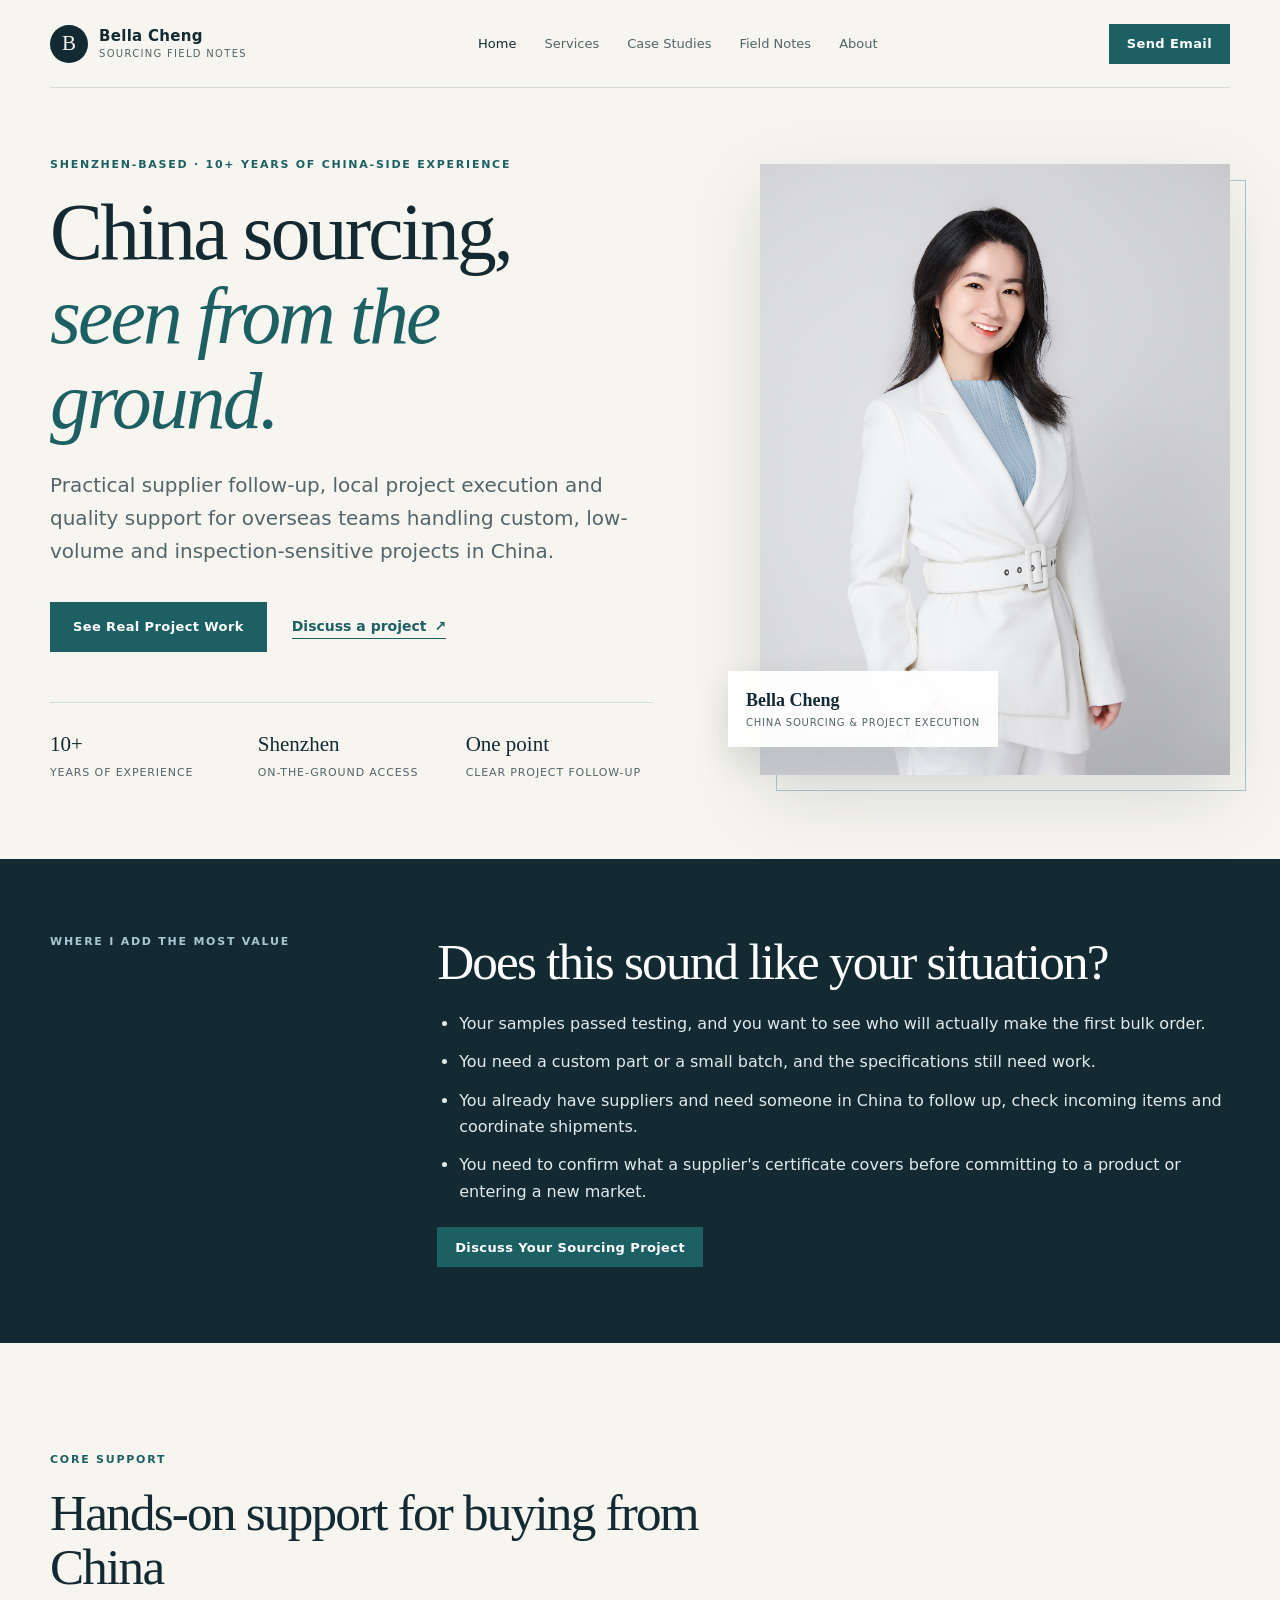
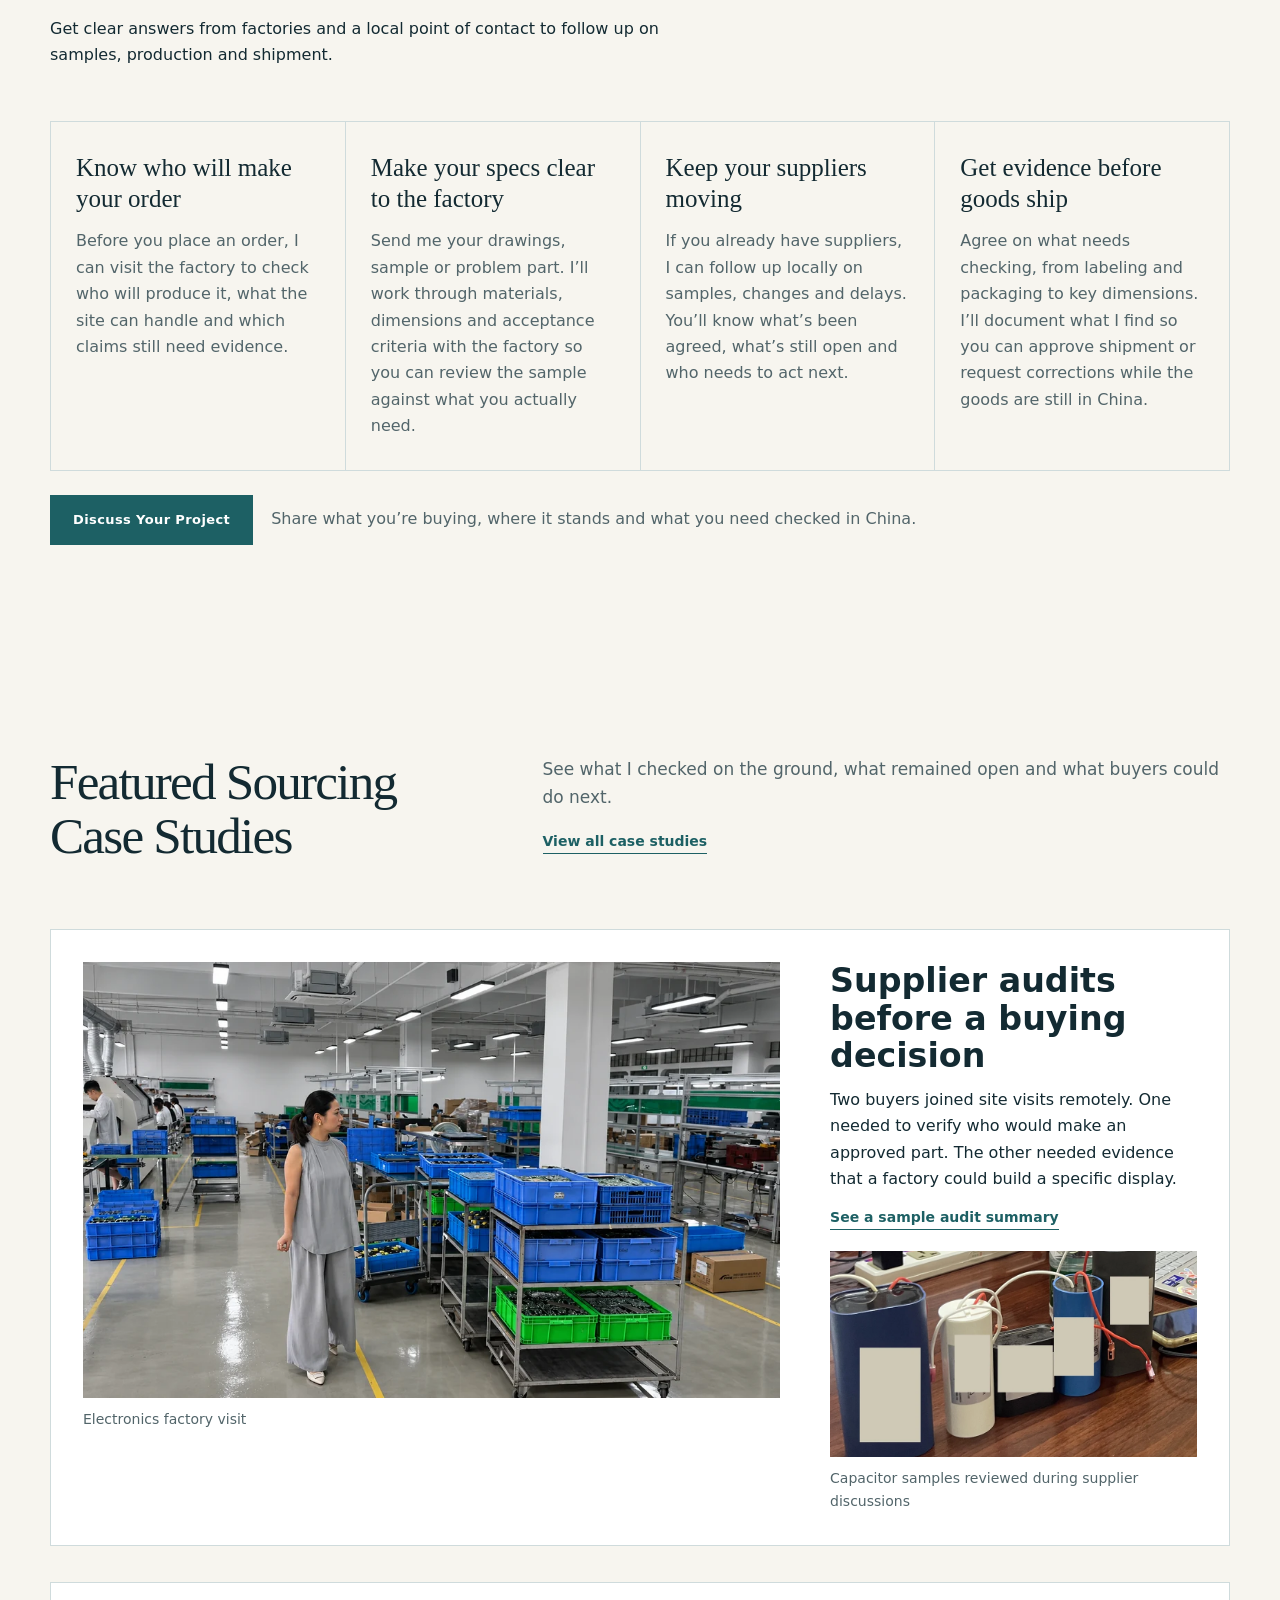
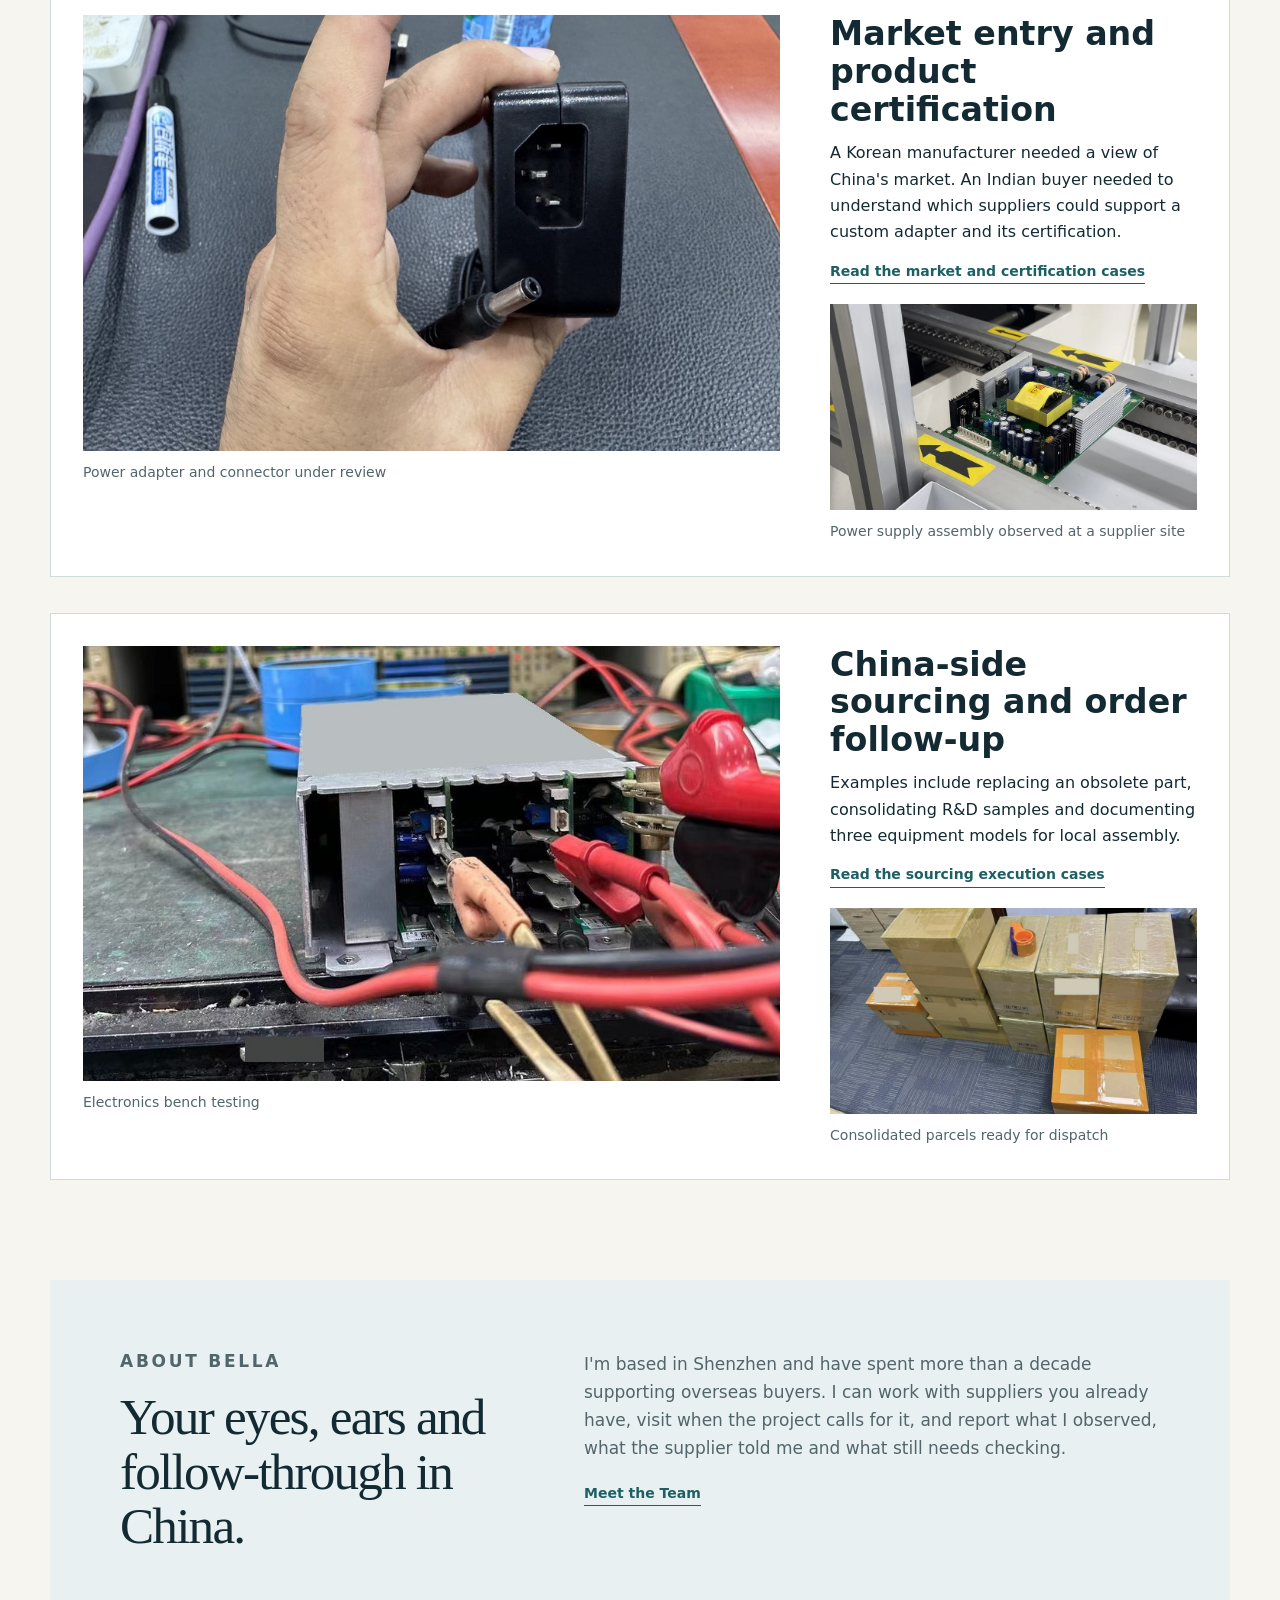
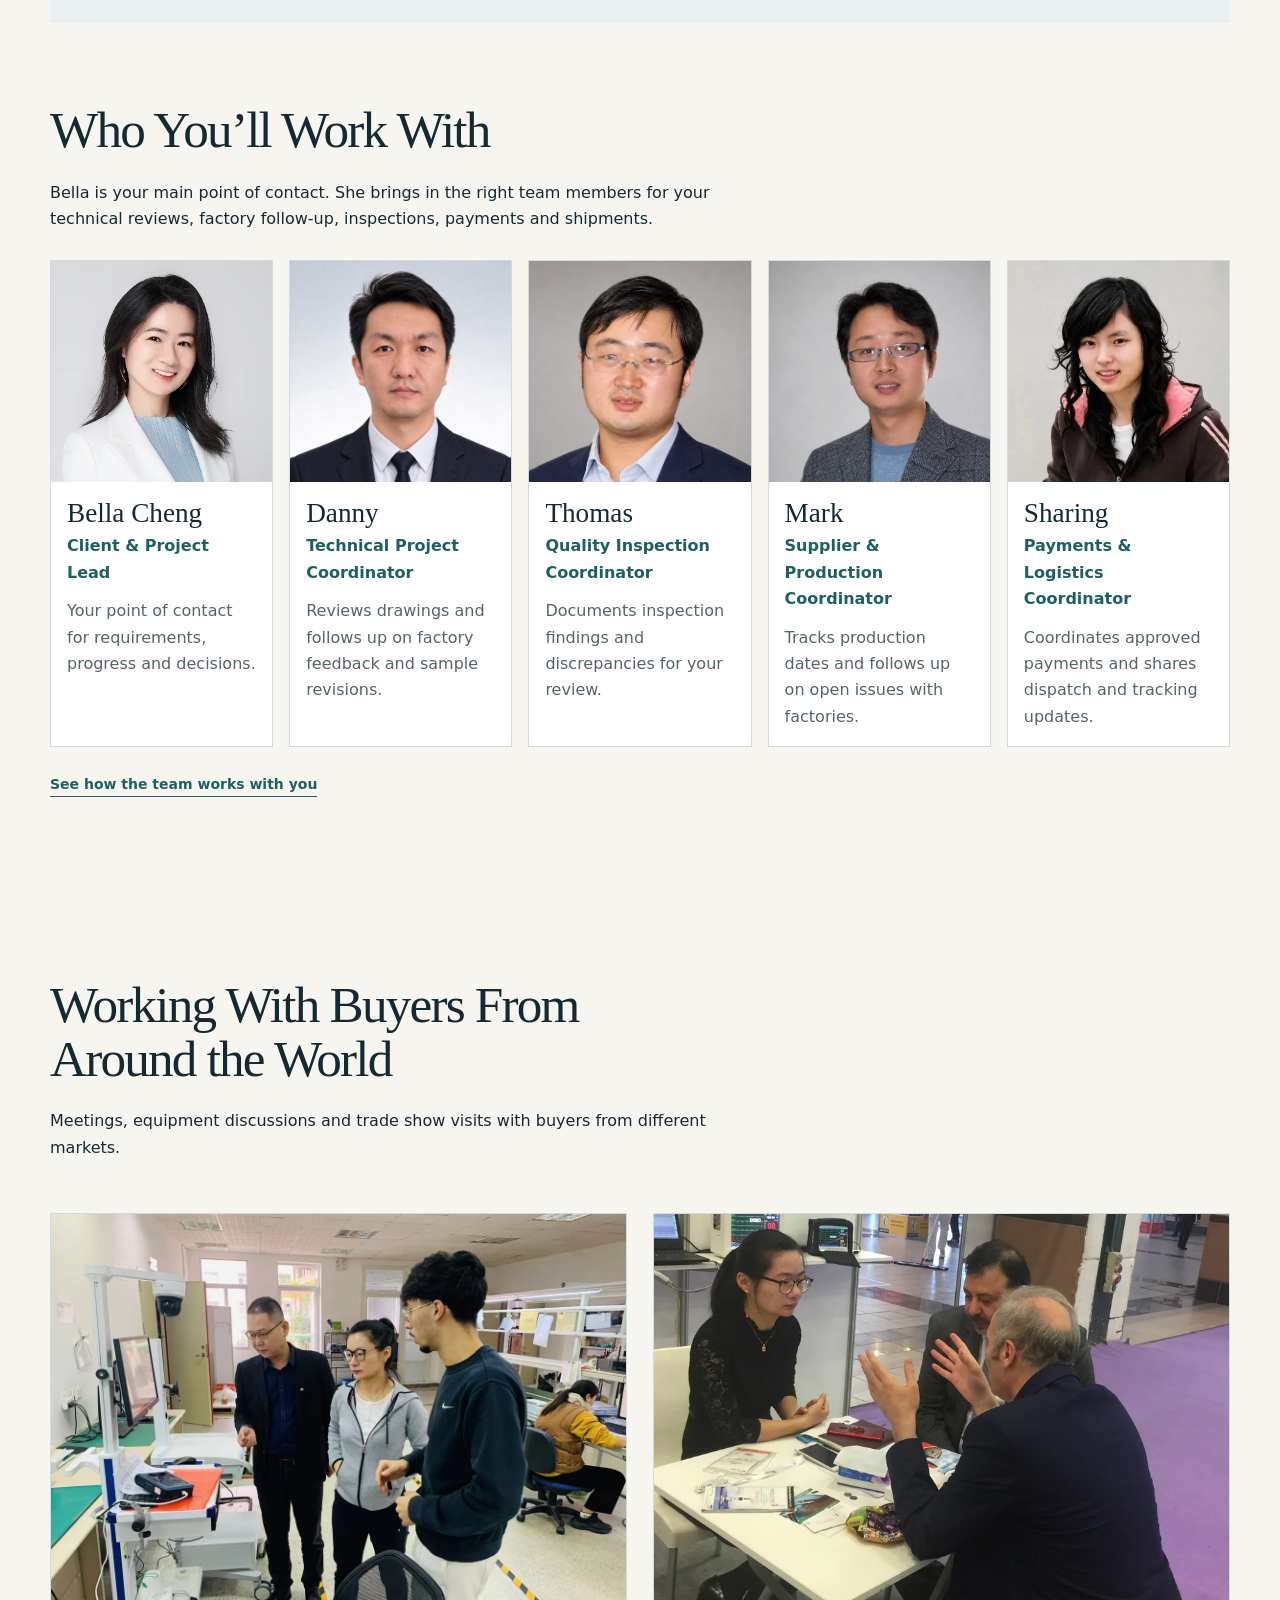
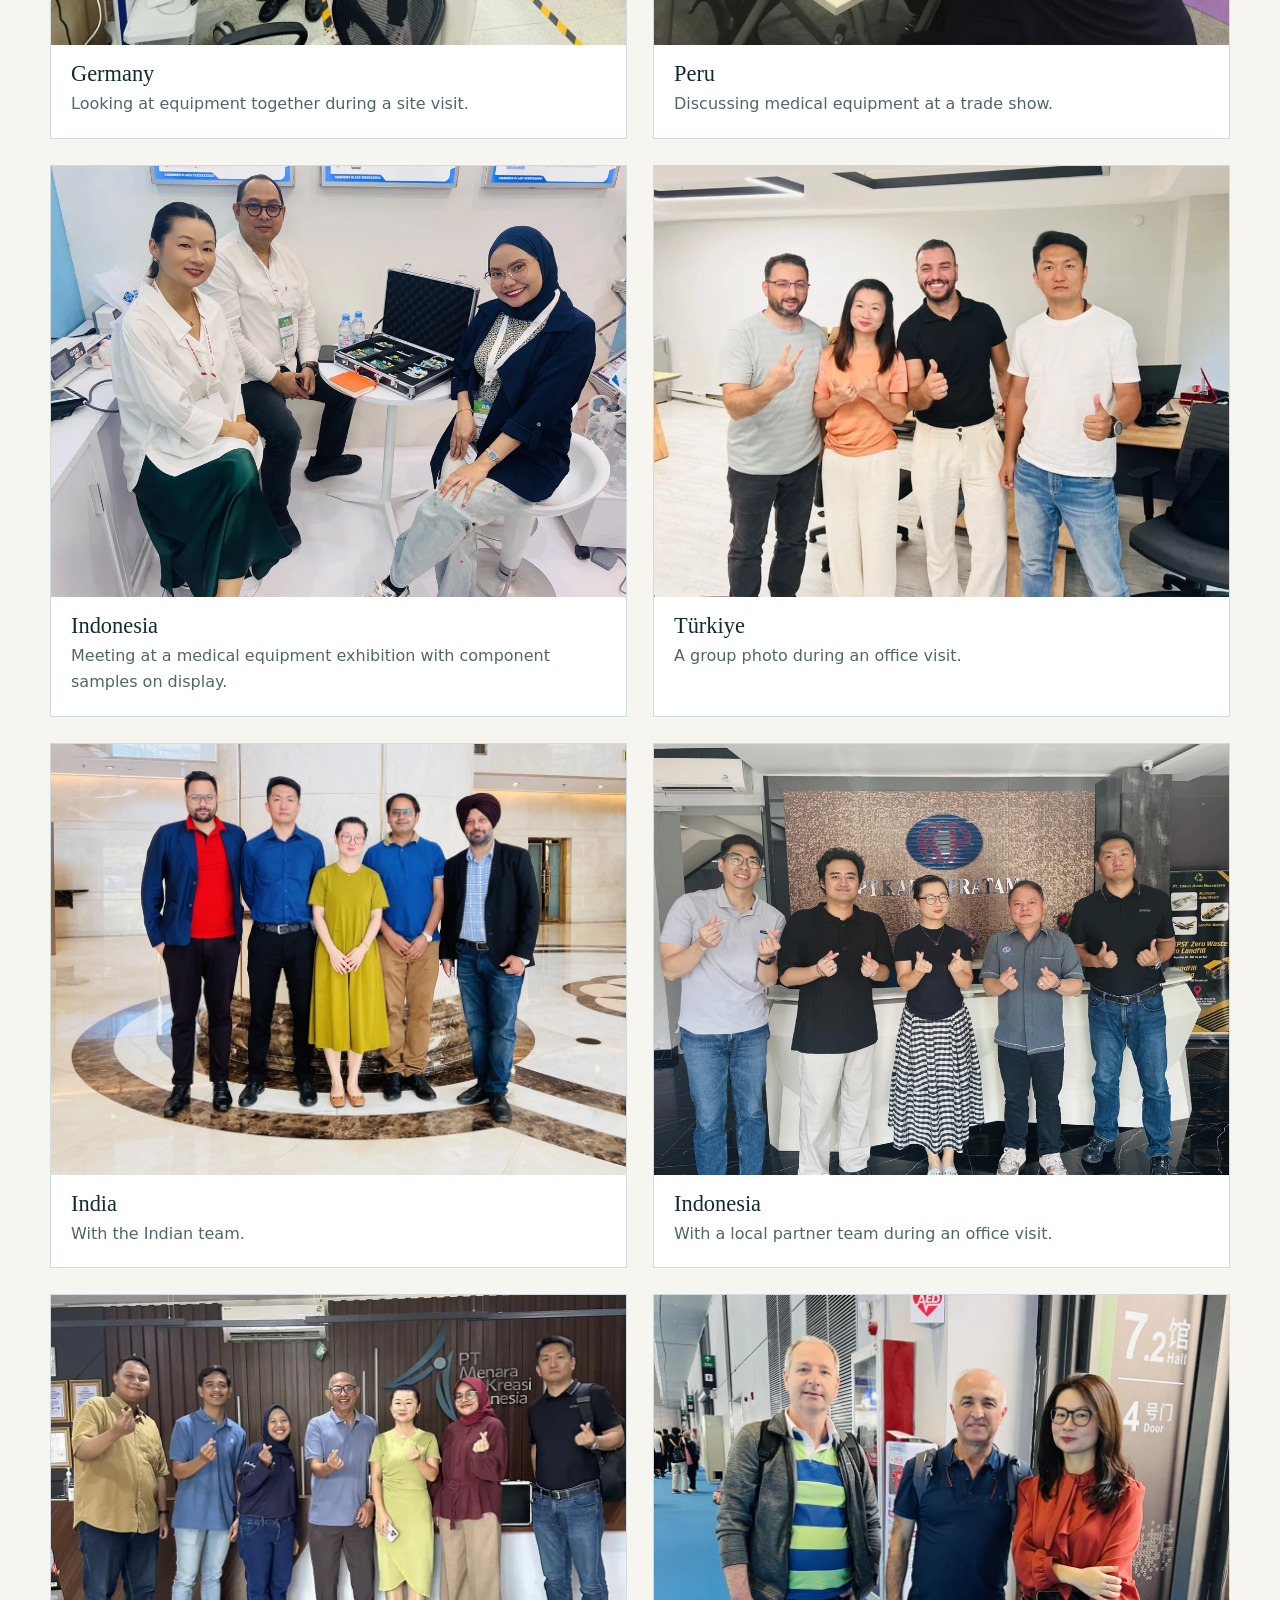
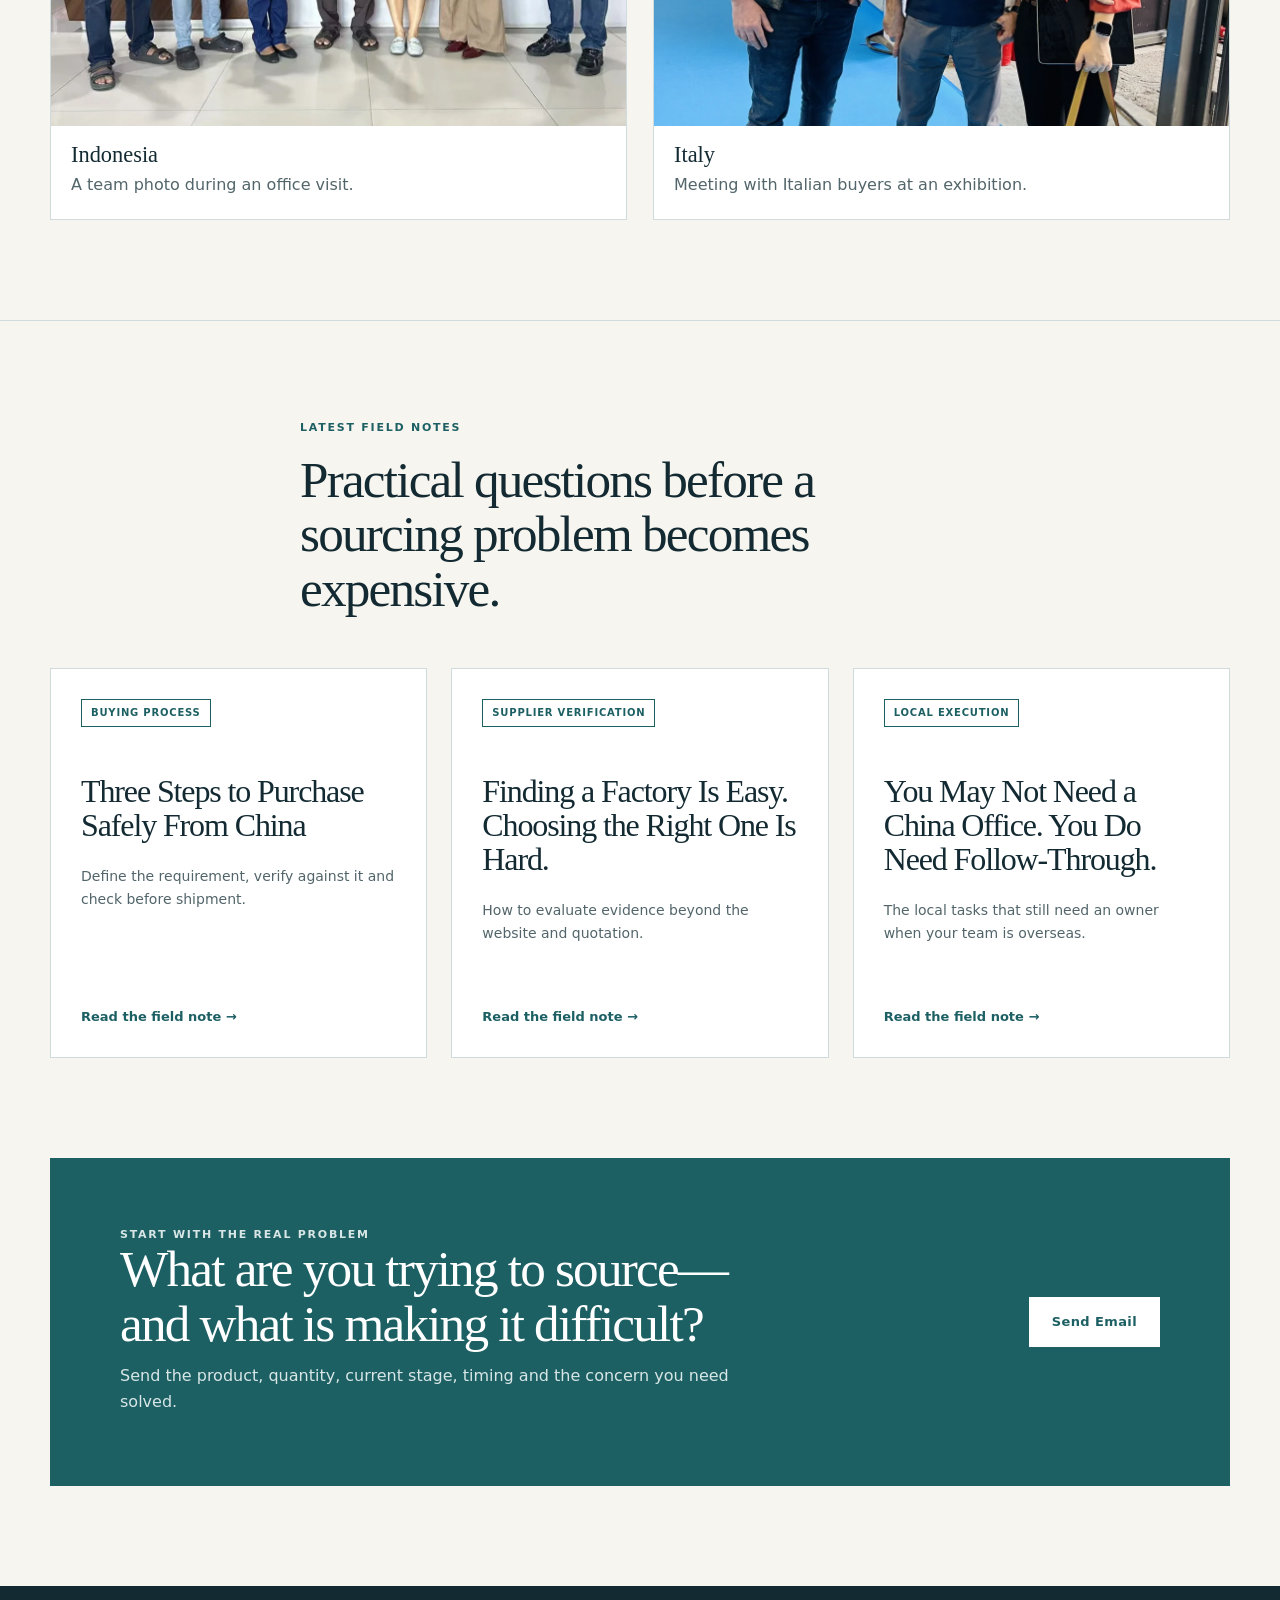
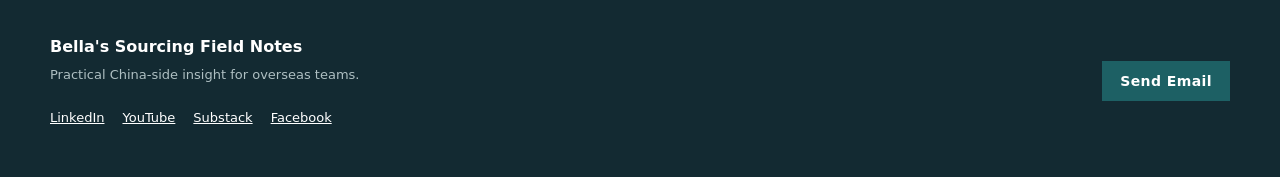
==== commit 4dcd508b: "Add files via upload" ====
--- a/index.html
+++ b/index.html
@@ -150,7 +150,7 @@
           <div class="team-card-copy"><h3>Bella Cheng</h3><p class="team-role">Client &amp; Project Lead</p><p>Your point of contact for requirements, progress and decisions.</p></div>
         </article>
         <article class="team-card">
-          <div class="team-portrait"><img src="assets/team-danny-original.jpg" alt="Danny" width="600" height="600" loading="lazy"></div>
+          <div class="team-portrait"><img src="assets/team-danny-suit.png" alt="Danny" width="1080" height="1080" loading="lazy"></div>
           <div class="team-card-copy"><h3>Danny</h3><p class="team-role">Technical Project Coordinator</p><p>Reviews drawings and follows up on factory feedback and sample revisions.</p></div>
         </article>
         <article class="team-card">
@@ -205,8 +205,8 @@
             <figcaption><strong>Indonesia</strong><span>A team photo during an office visit.</span></figcaption>
           </figure>
           <figure>
-            <div class="buyer-photo buyer-photo--indonesia-client"><img src="assets/buyers-indonesia-client.webp" alt="Bella and a colleague posing with an Indonesian client" loading="lazy" decoding="async"></div>
-            <figcaption><strong>Indonesia</strong><span>Visiting a client at their office.</span></figcaption>
+            <div class="buyer-photo buyer-photo--italy"><img src="assets/buyers-italy.webp" alt="Bella with two visitors outside an exhibition hall" loading="lazy" decoding="async"></div>
+            <figcaption><strong>Italy</strong><span>Meeting with Italian buyers at an exhibition.</span></figcaption>
           </figure>
         </div>
       </div>
--- a/styles.css
+++ b/styles.css
@@ -105,7 +105,7 @@
 .buyer-photo--india { --gallery-y: -58%; }
 .buyer-photo--indonesia-partner { --gallery-width: 110%; --gallery-x: -3%; --gallery-y: -9%; }
 .buyer-photo--indonesia-team { --gallery-y: -43%; }
-.buyer-photo--indonesia-client { --gallery-y: -57%; }
+.buyer-photo--italy { --gallery-y: -25%; }
 .buyer-gallery-grid figcaption { display: grid; gap: 4px; padding: 16px 20px 20px; }
 .buyer-gallery-grid figcaption strong { color: var(--ink); font: 1.4rem Georgia, serif; }
 .buyer-gallery-grid figcaption span { color: var(--muted); }
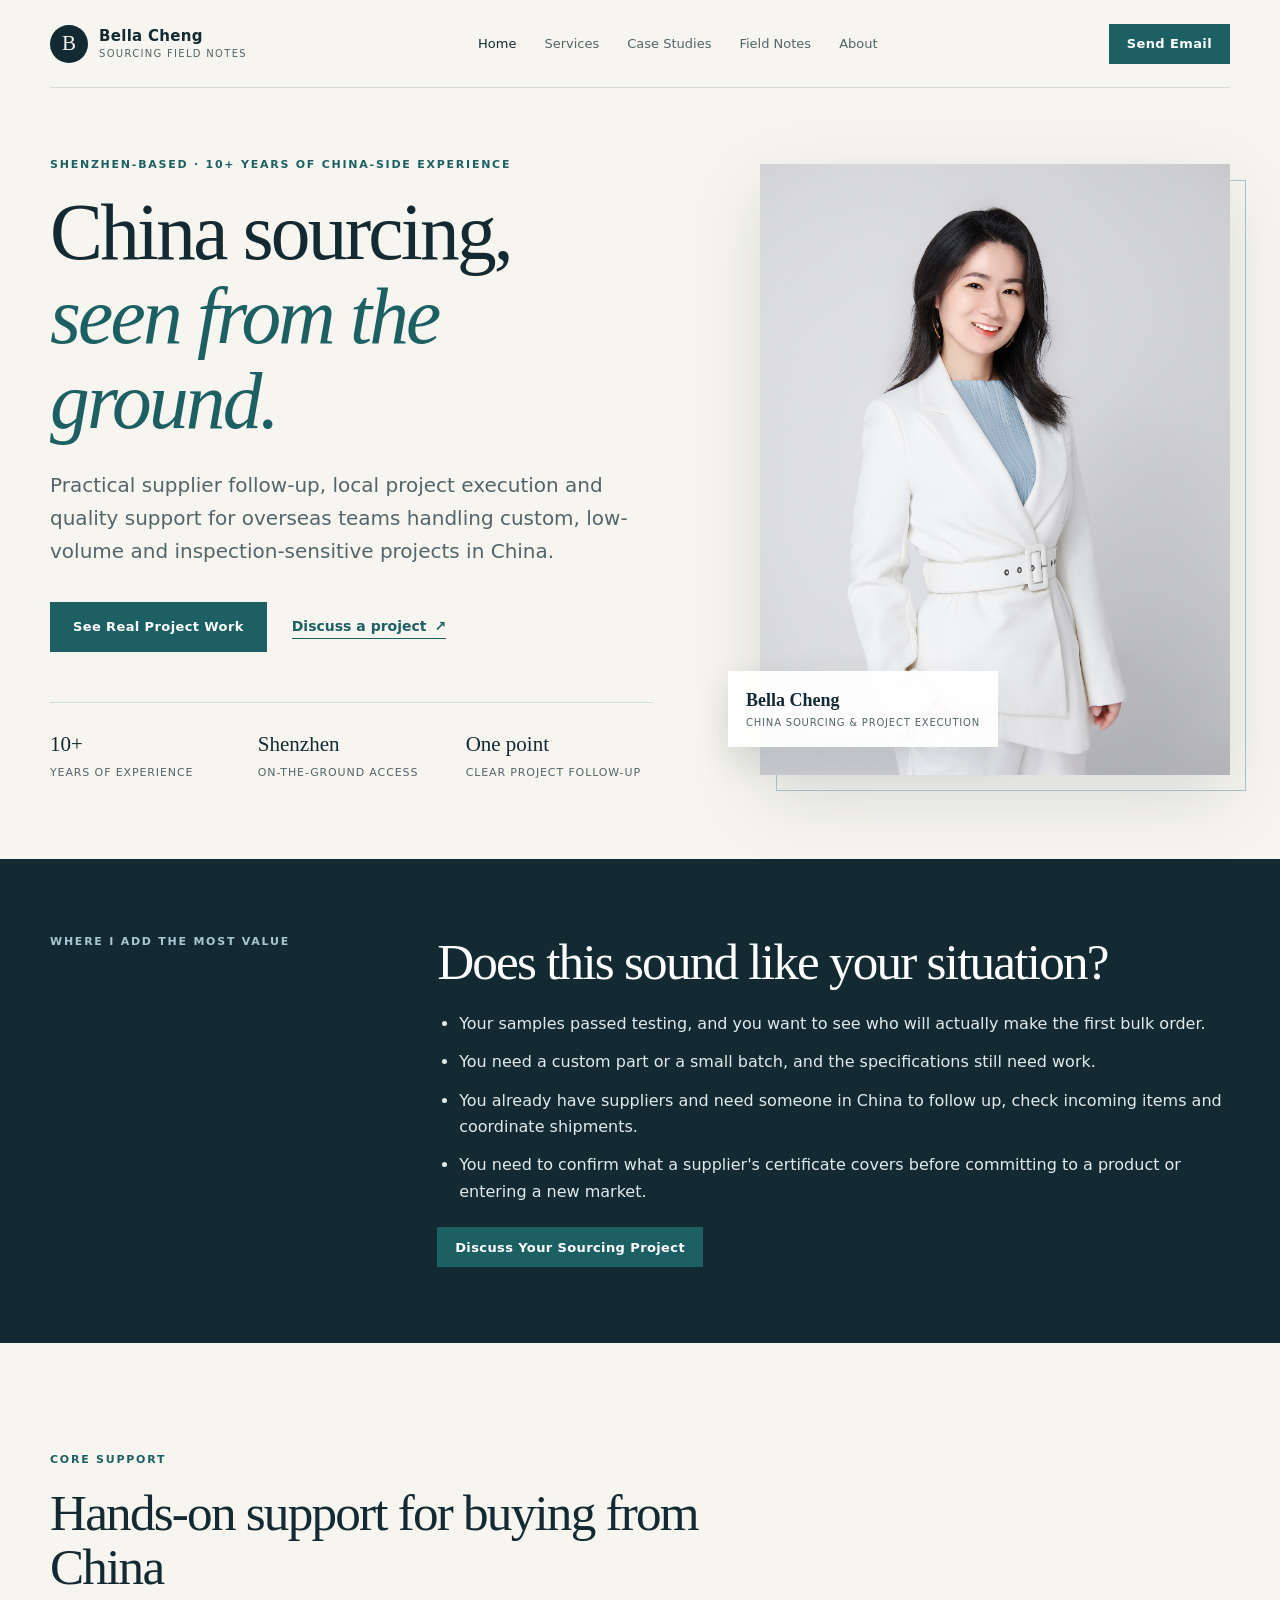
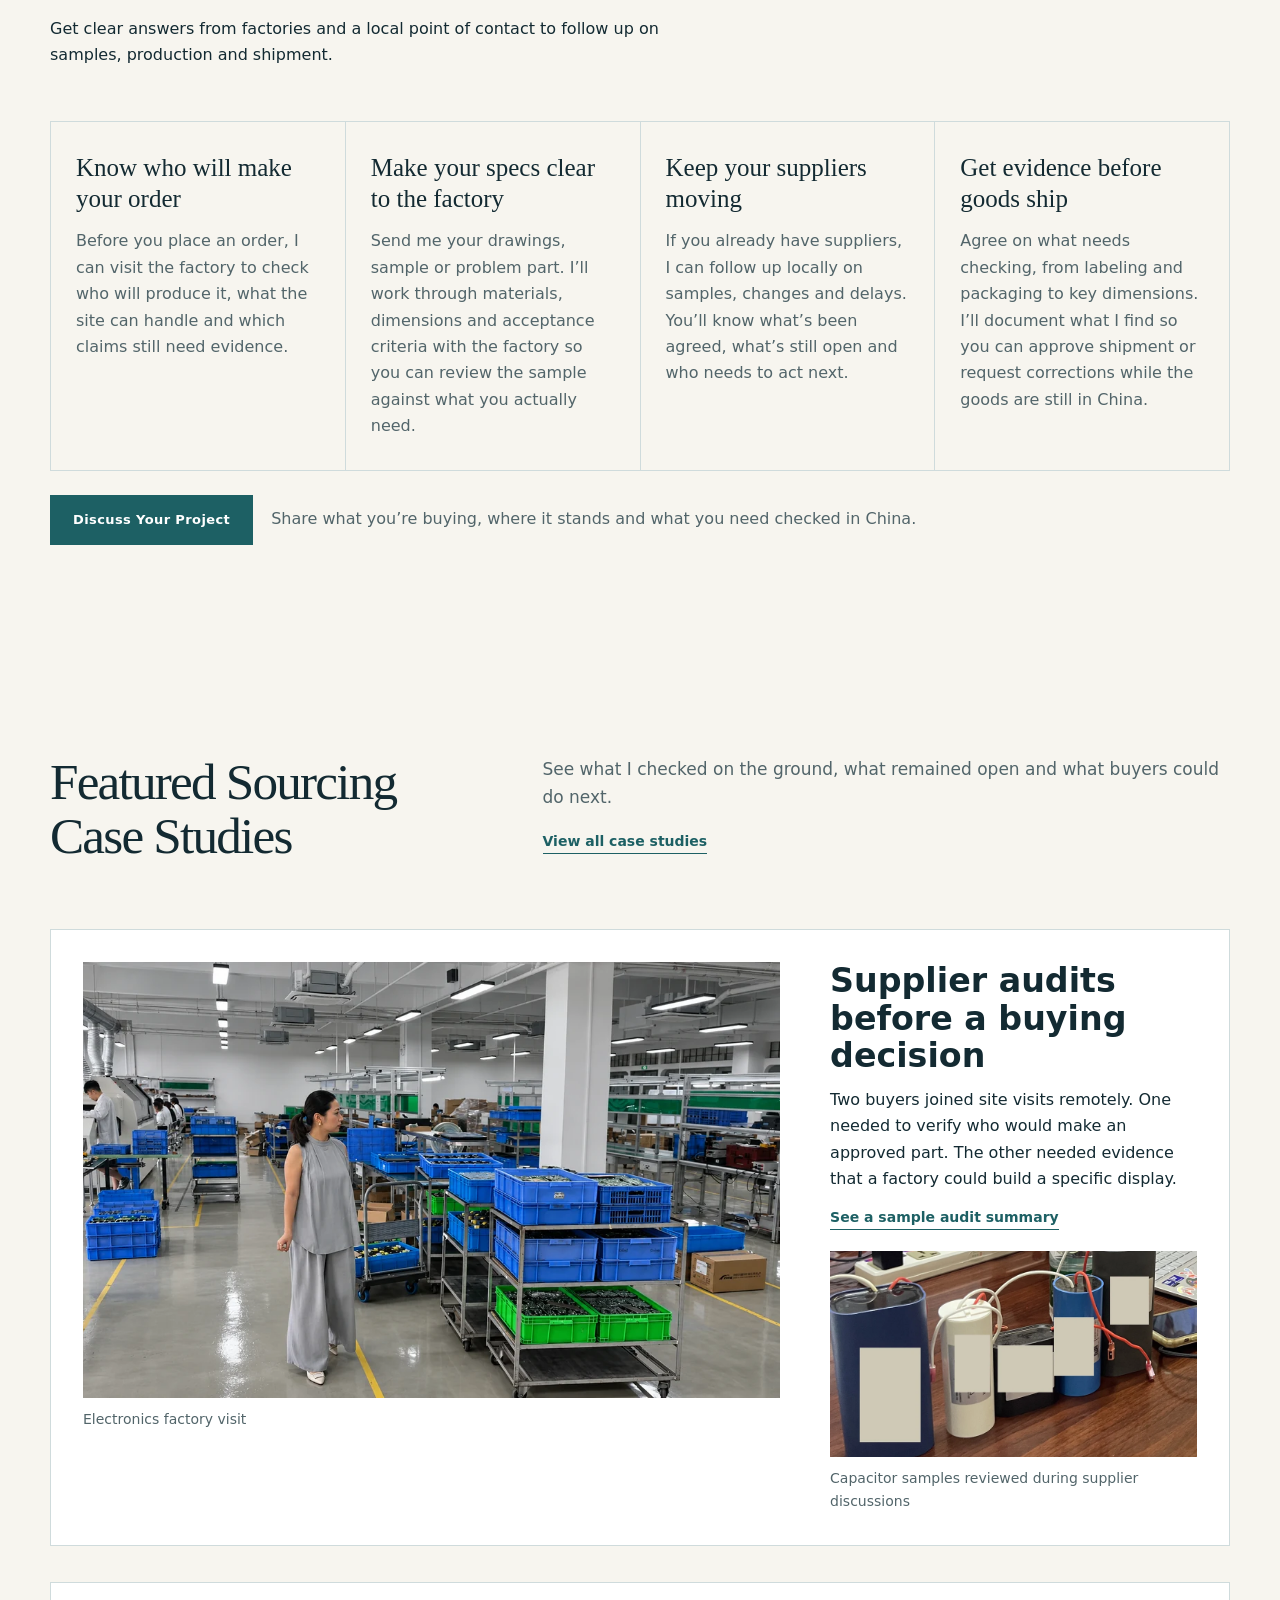
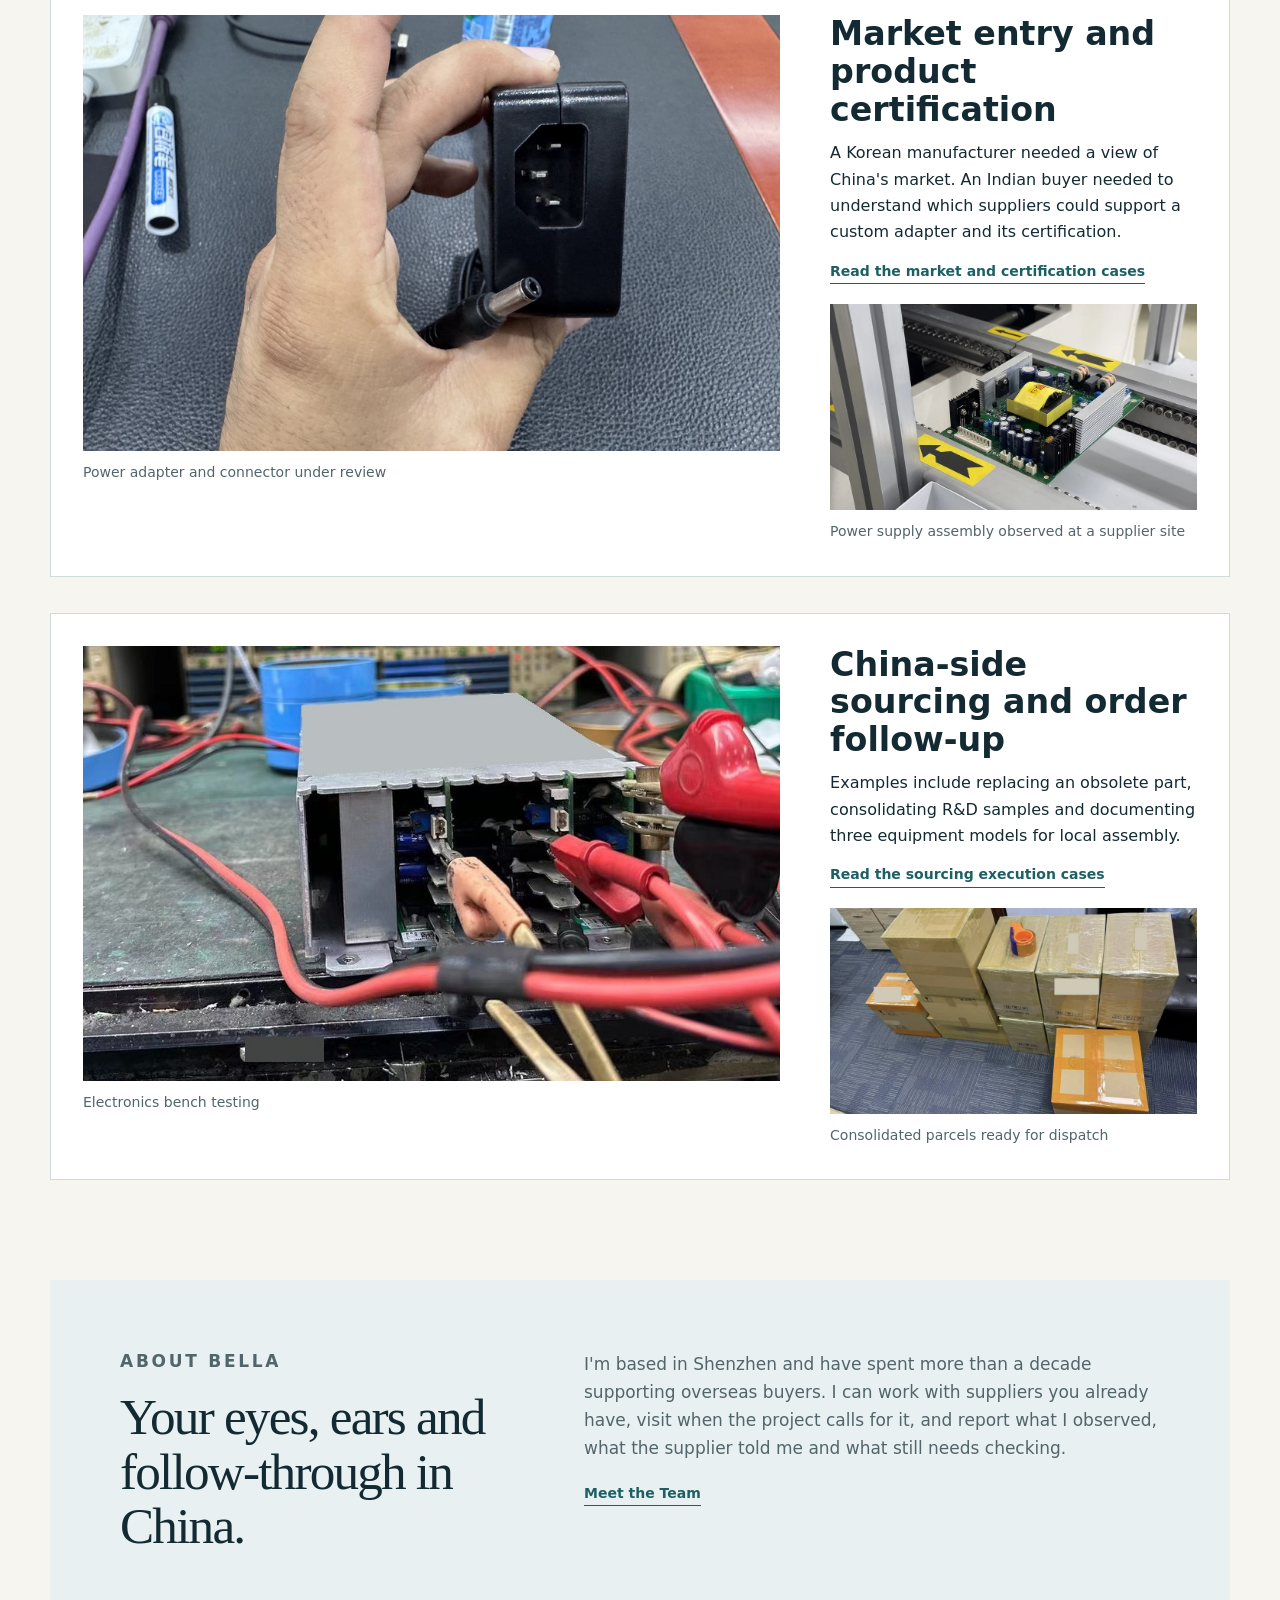
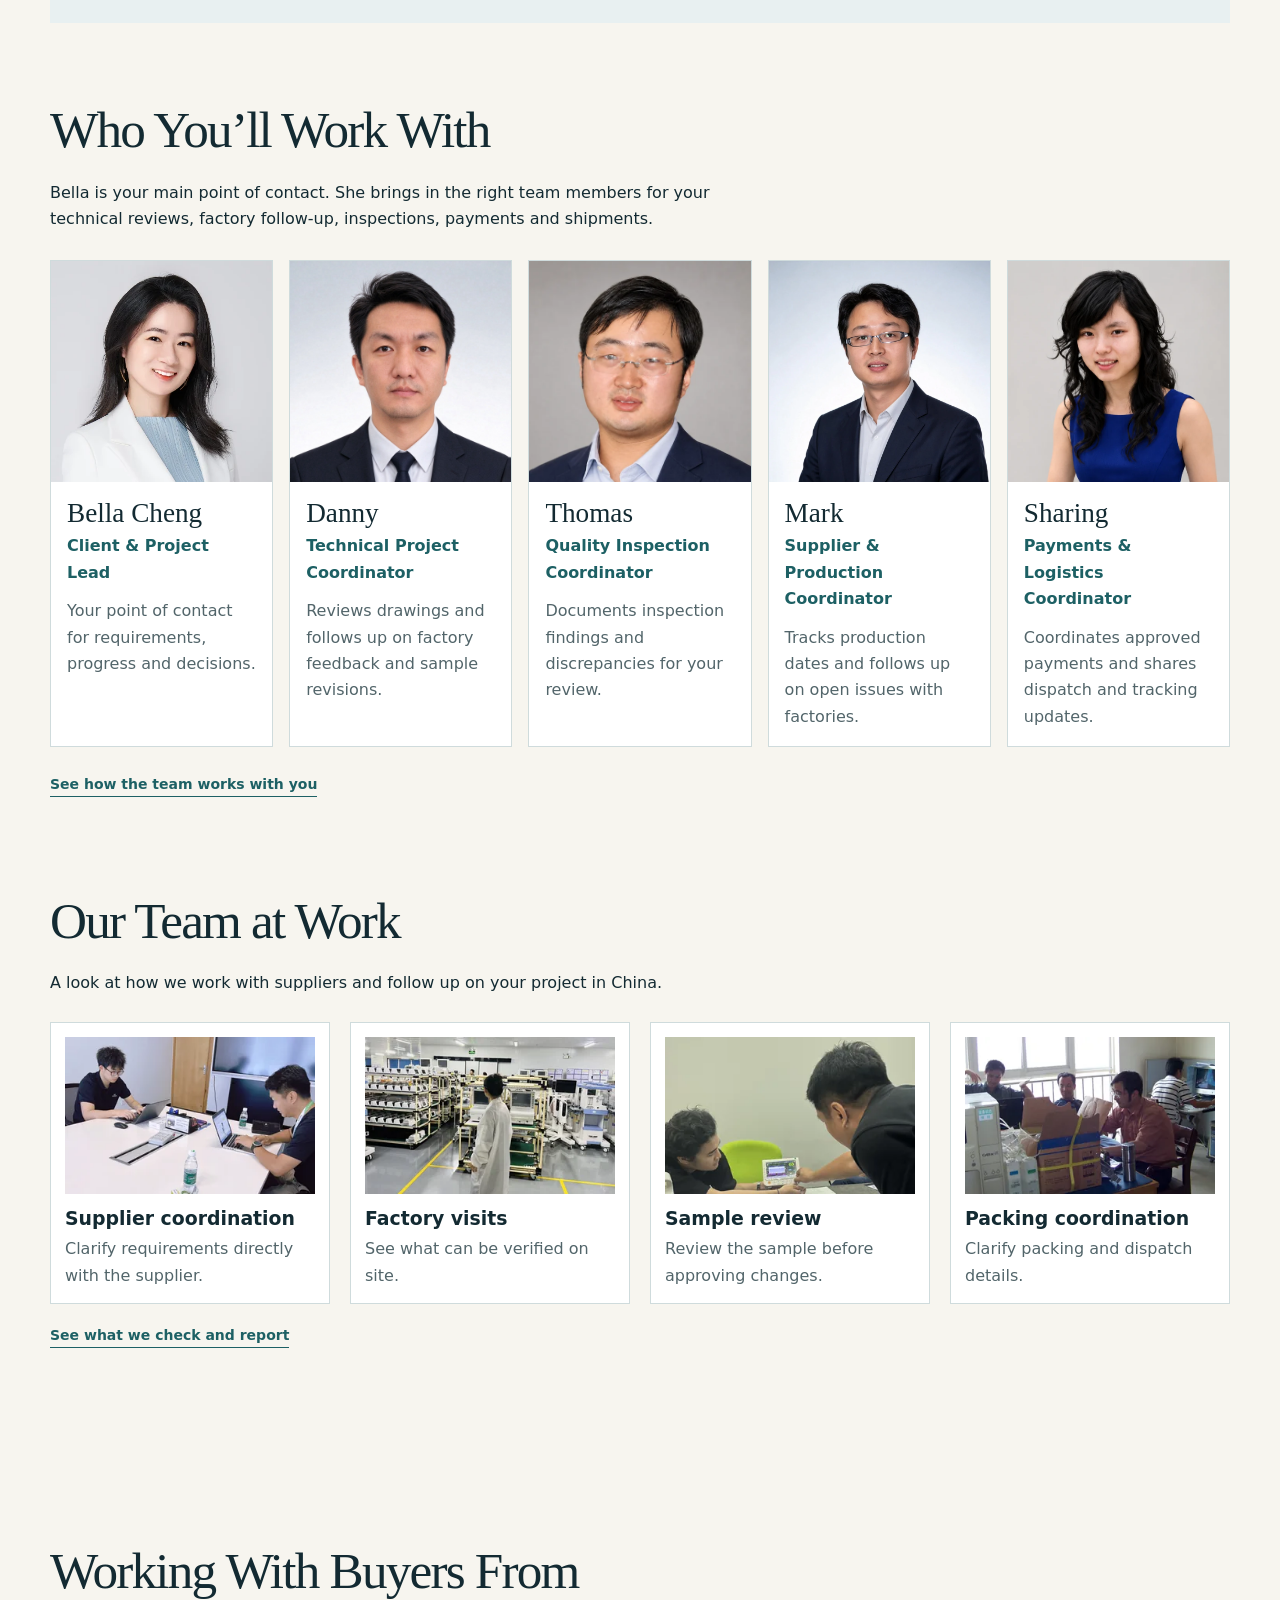
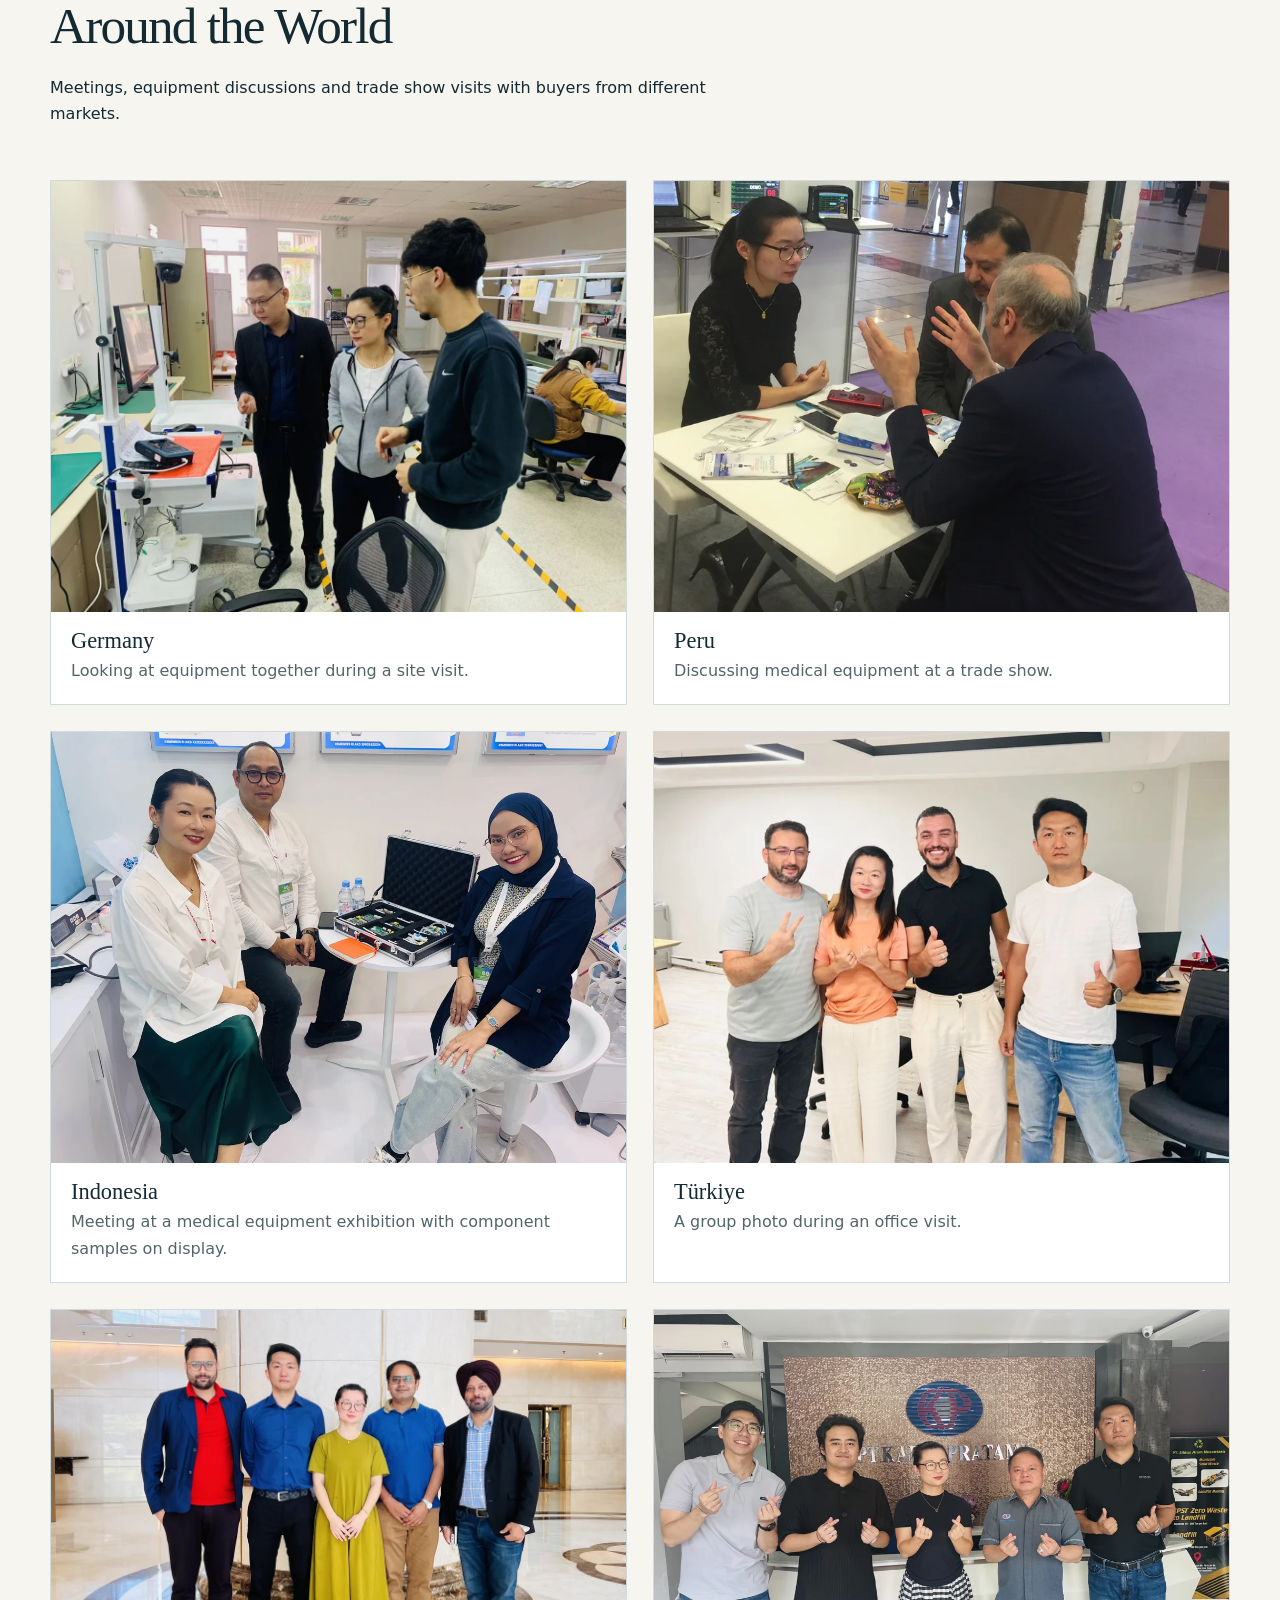
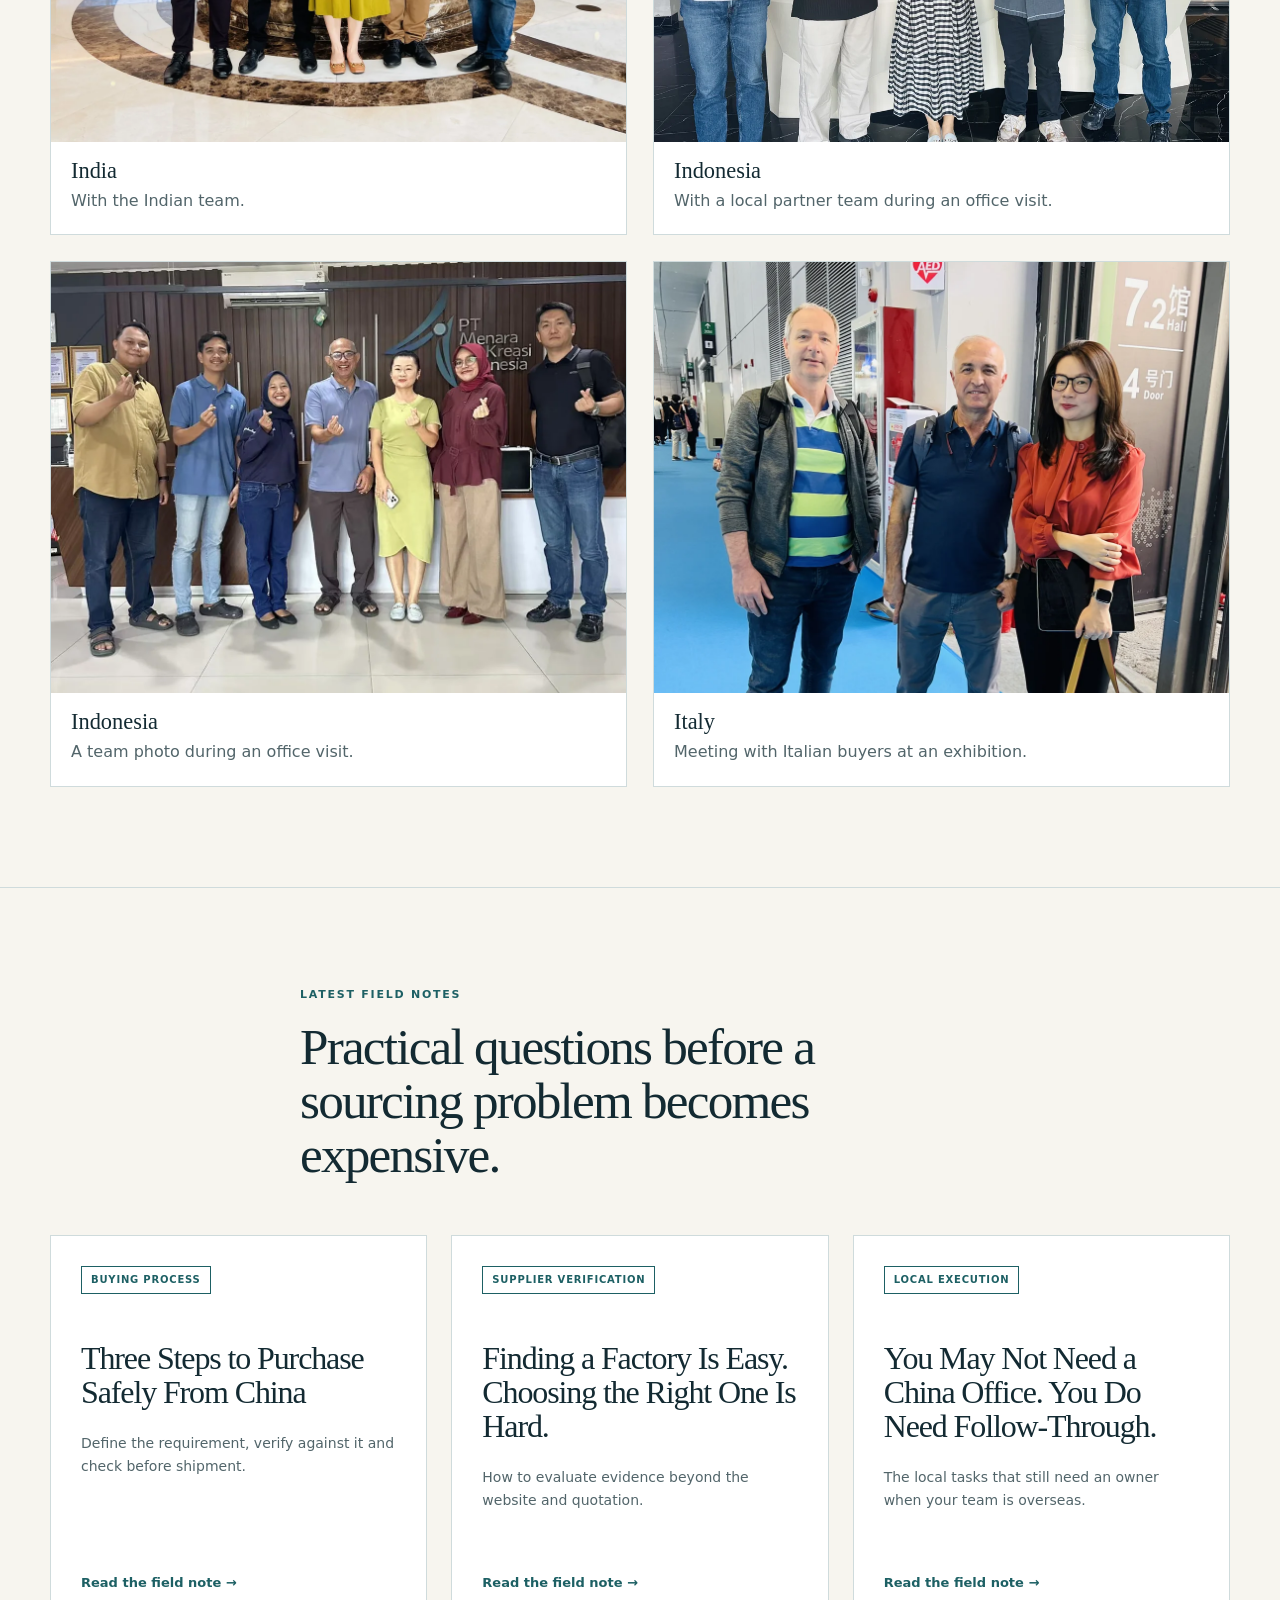
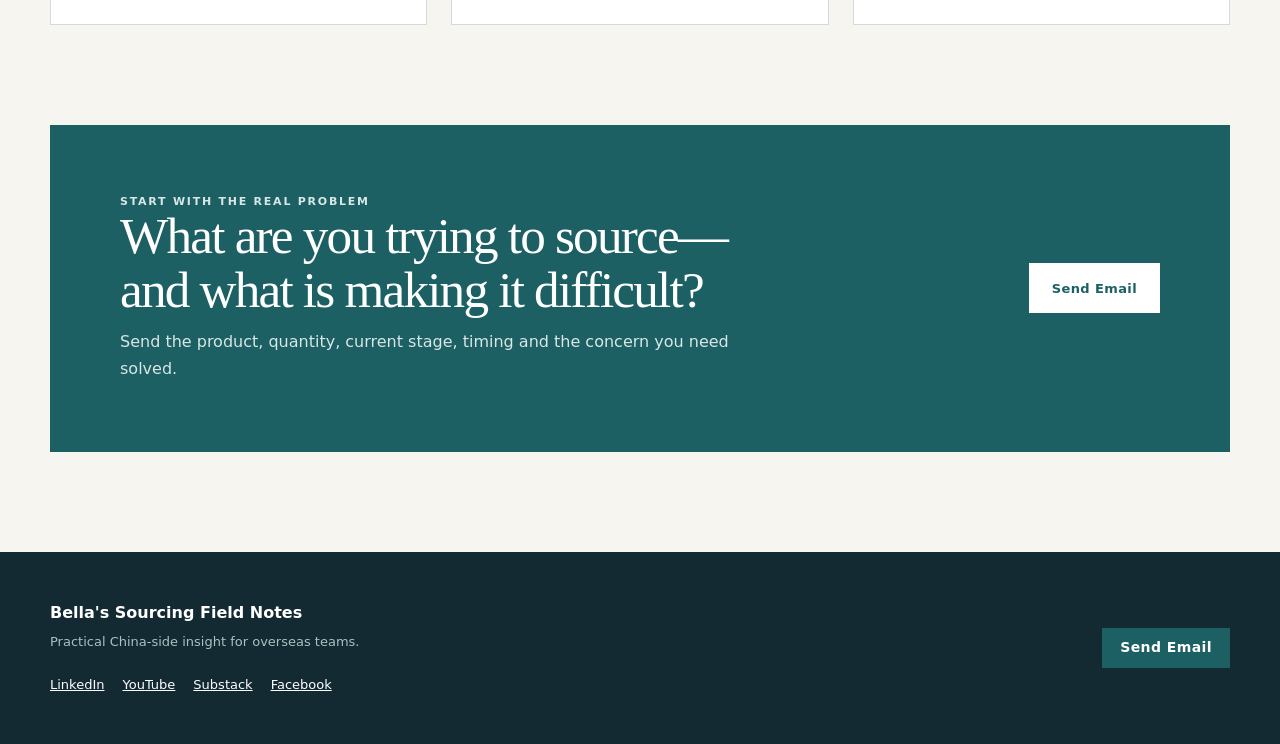
==== commit 5c6943db: "Add files via upload" ====
--- a/index.html
+++ b/index.html
@@ -158,15 +158,53 @@
           <div class="team-card-copy"><h3>Thomas</h3><p class="team-role">Quality Inspection Coordinator</p><p>Documents inspection findings and discrepancies for your review.</p></div>
         </article>
         <article class="team-card">
-          <div class="team-portrait team-portrait--mark"><img src="assets/team-mark.webp" alt="Mark" loading="lazy"></div>
+          <div class="team-portrait team-portrait--mark"><img src="assets/team-mark-portrait.webp" alt="Mark" loading="lazy"></div>
           <div class="team-card-copy"><h3>Mark</h3><p class="team-role">Supplier &amp; Production Coordinator</p><p>Tracks production dates and follows up on open issues with factories.</p></div>
         </article>
         <article class="team-card">
-          <div class="team-portrait team-portrait--sharing"><img src="assets/team-sharing.webp" alt="Sharing" loading="lazy"></div>
+          <div class="team-portrait team-portrait--sharing"><img src="assets/team-sharing-portrait.webp" alt="Sharing" loading="lazy"></div>
           <div class="team-card-copy"><h3>Sharing</h3><p class="team-role">Payments &amp; Logistics Coordinator</p><p>Coordinates approved payments and shares dispatch and tracking updates.</p></div>
         </article>
       </div>
       <p class="home-team-more"><a class="text-link" href="about.html#team">See how the team works with you</a></p>
+    </section>
+
+    <section class="shell team-work" id="team-at-work" aria-labelledby="team-at-work-heading">
+      <div class="section-heading">
+        <h2 id="team-at-work-heading">Our Team at Work</h2>
+        <p>A look at how we work with suppliers and follow up on your project in China.</p>
+      </div>
+      <div class="team-work-grid">
+        <figure class="team-work-card">
+          <img src="assets/team-work-supplier-discussion.webp" alt="Danny working alongside a supplier representative at a meeting table" width="320" height="200" loading="lazy" decoding="async">
+          <figcaption>
+            <h3>Supplier coordination</h3>
+            <p>Clarify requirements directly with the supplier.</p>
+          </figcaption>
+        </figure>
+        <figure class="team-work-card">
+          <img src="assets/team-work-factory-visit.webp" alt="A team member walking through a medical equipment production area" width="320" height="200" loading="lazy" decoding="async">
+          <figcaption>
+            <h3>Factory visits</h3>
+            <p>See what can be verified on site.</p>
+          </figcaption>
+        </figure>
+        <figure class="team-work-card">
+          <img src="assets/team-work-sample-review.webp" alt="Two people reviewing an equipment sample at a table" width="320" height="200" loading="lazy" decoding="async">
+          <figcaption>
+            <h3>Sample review</h3>
+            <p>Review the sample before approving changes.</p>
+          </figcaption>
+        </figure>
+        <figure class="team-work-card">
+          <img src="assets/team-work-packing-review.webp" alt="Team members at a workbench with equipment and an open carton" width="320" height="200" loading="lazy" decoding="async">
+          <figcaption>
+            <h3>Packing coordination</h3>
+            <p>Clarify packing and dispatch details.</p>
+          </figcaption>
+        </figure>
+      </div>
+      <p class="team-work-more"><a class="text-link" href="services.html#team-at-work">See what we check and report</a></p>
     </section>
 
     <section class="content-section buyer-gallery" id="buyer-visits" aria-labelledby="buyer-visits-heading">
--- a/styles.css
+++ b/styles.css
@@ -87,14 +87,29 @@
 .team-portrait img { position: absolute; inset: var(--photo-y, 0) auto auto var(--photo-x, 0); display: block; width: var(--photo-width, 100%); height: auto; max-width: none; }
 .team-portrait--bella { --photo-width: 114%; --photo-x: -9%; --photo-y: -2%; }
 .team-portrait--thomas { --photo-width: 199%; --photo-x: -54%; --photo-y: -2%; }
-.team-portrait--mark { --photo-width: 129%; --photo-x: -10%; --photo-y: -4%; }
-.team-portrait--sharing { --photo-width: 130%; --photo-x: -5%; --photo-y: 0%; }
+.team-portrait--mark { --photo-width: 100%; }
+.team-portrait--sharing { --photo-width: 125%; --photo-x: -4%; --photo-y: -3%; }
 .team-card-copy { padding: clamp(18px, 2.4vw, 28px); }
 .team-card-copy h3 { margin: 0; font: 1.7rem Georgia, serif; }
 .team-card-copy p { margin: 12px 0 0; color: var(--muted); }
 .team-card-copy .team-role { margin-top: 4px; color: var(--teal); font-weight: 700; }
 .home-team { margin-top: -30px; }
 .home-team-more { margin: 24px 0 0; }
+.team-work { margin-block: clamp(48px, 8vw, 96px); scroll-margin-top: 110px; }
+.team-work .section-heading { margin-bottom: 26px; }
+.team-work-grid { display: grid; grid-template-columns: repeat(4, minmax(0, 1fr)); gap: 20px; }
+.team-work-card { margin: 0; padding: 14px; border: 1px solid var(--line); background: var(--white); }
+.team-work-card img { display: block; width: 100%; max-width: 250px; height: auto; }
+.team-work-card h3 { margin: 13px 0 6px; font-size: 1.18rem; }
+.team-work-card p { margin: 0; color: var(--muted); }
+.team-work-card .text-link { display: inline-block; margin-top: 12px; }
+.team-work-more { margin: 18px 0 0; }
+@media (max-width: 950px) {
+  .team-work-grid { grid-template-columns: repeat(2, minmax(0, 1fr)); }
+}
+@media (max-width: 520px) {
+  .team-work-grid { grid-template-columns: 1fr; }
+}
 .buyer-gallery-grid { display: grid; grid-template-columns: repeat(2, minmax(0, 1fr)); gap: 26px; }
 .buyer-gallery-grid figure { margin: 0; background: var(--white); border: 1px solid var(--line); }
 .buyer-photo { position: relative; aspect-ratio: 4 / 3; overflow: hidden; background: var(--mist); }
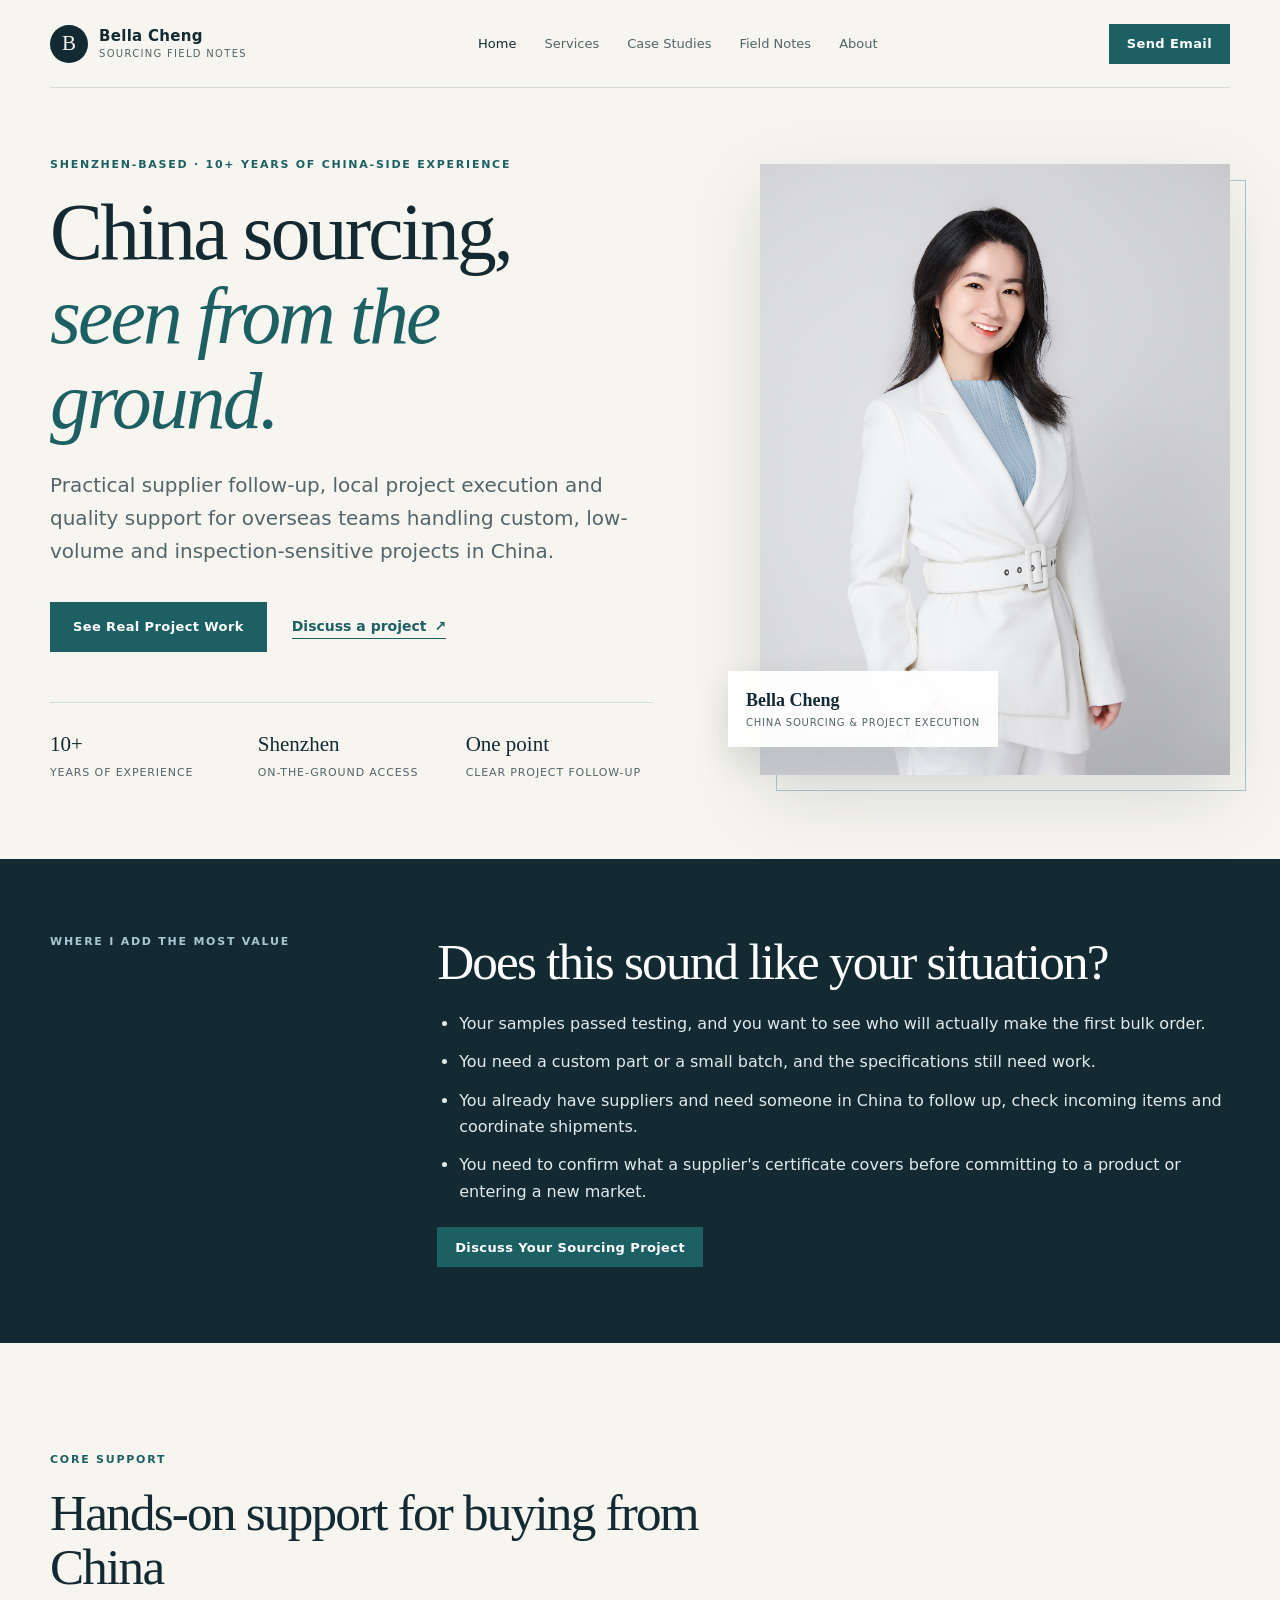
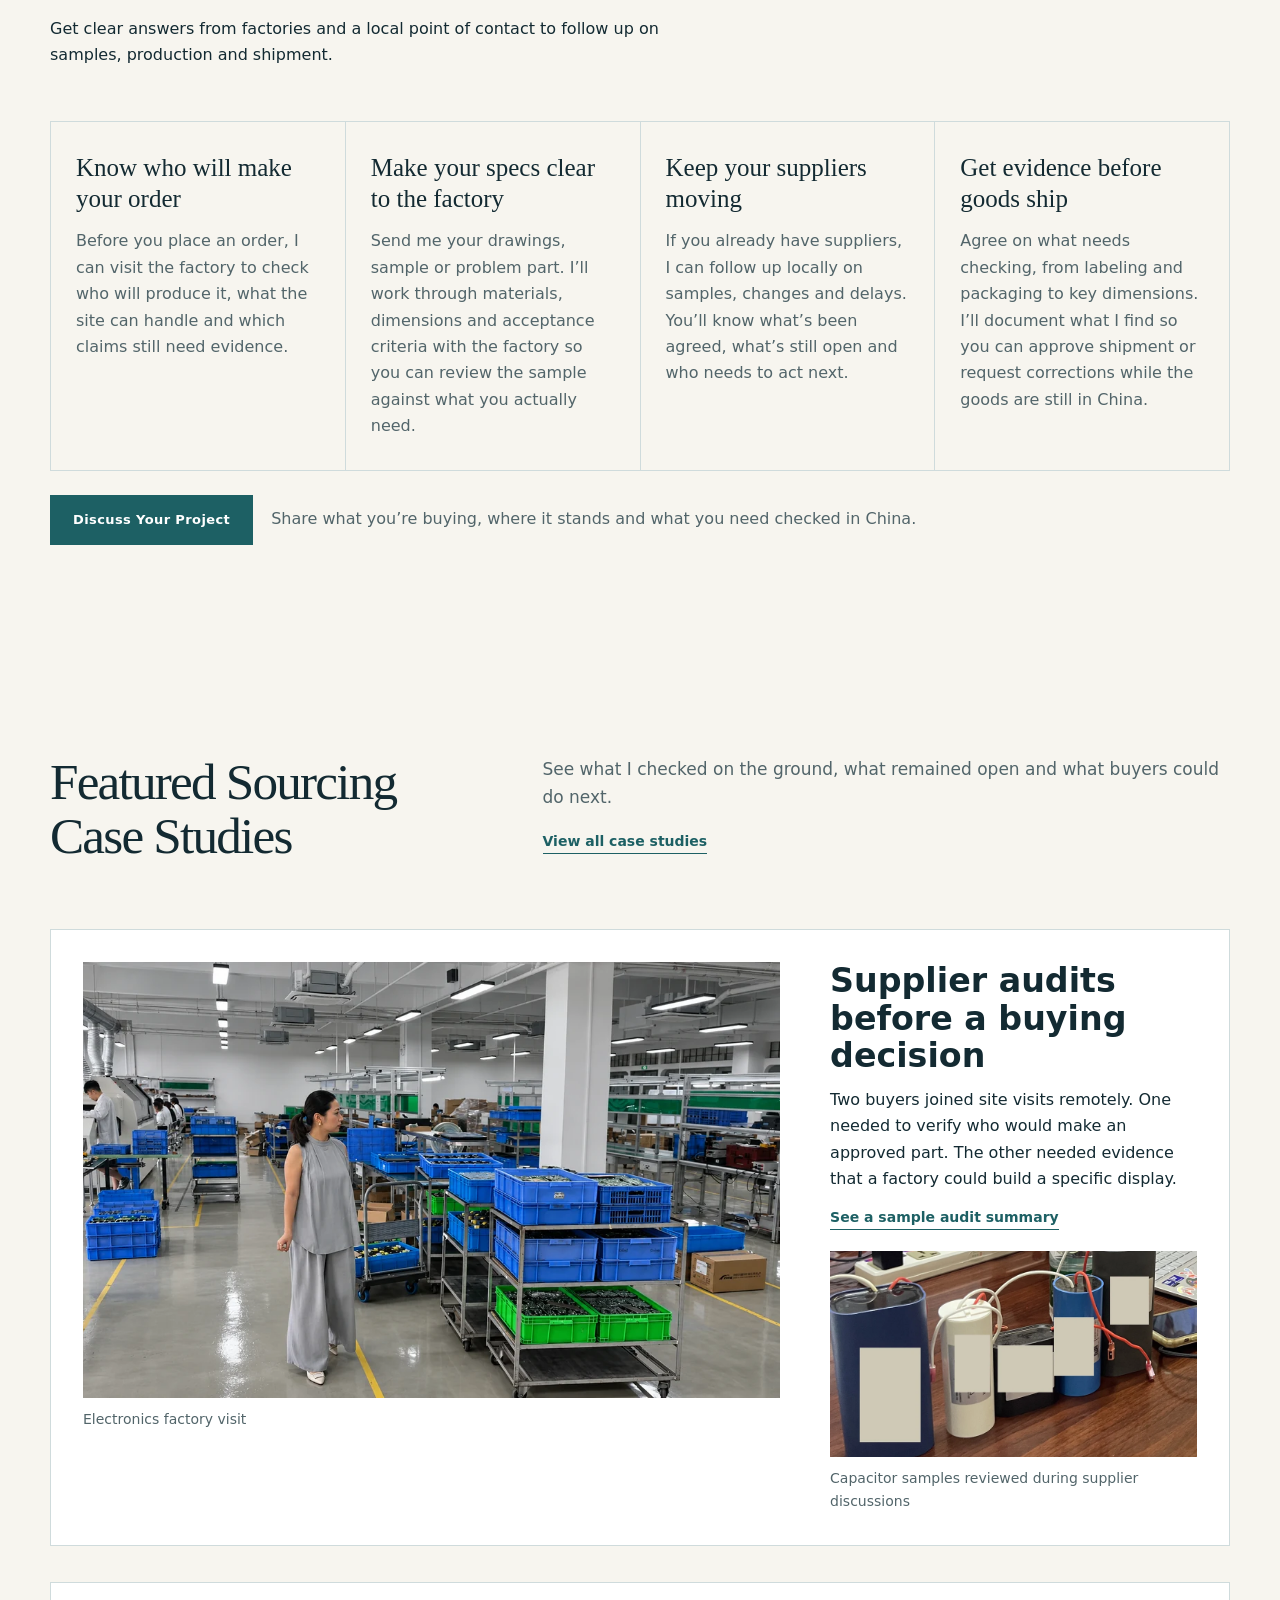
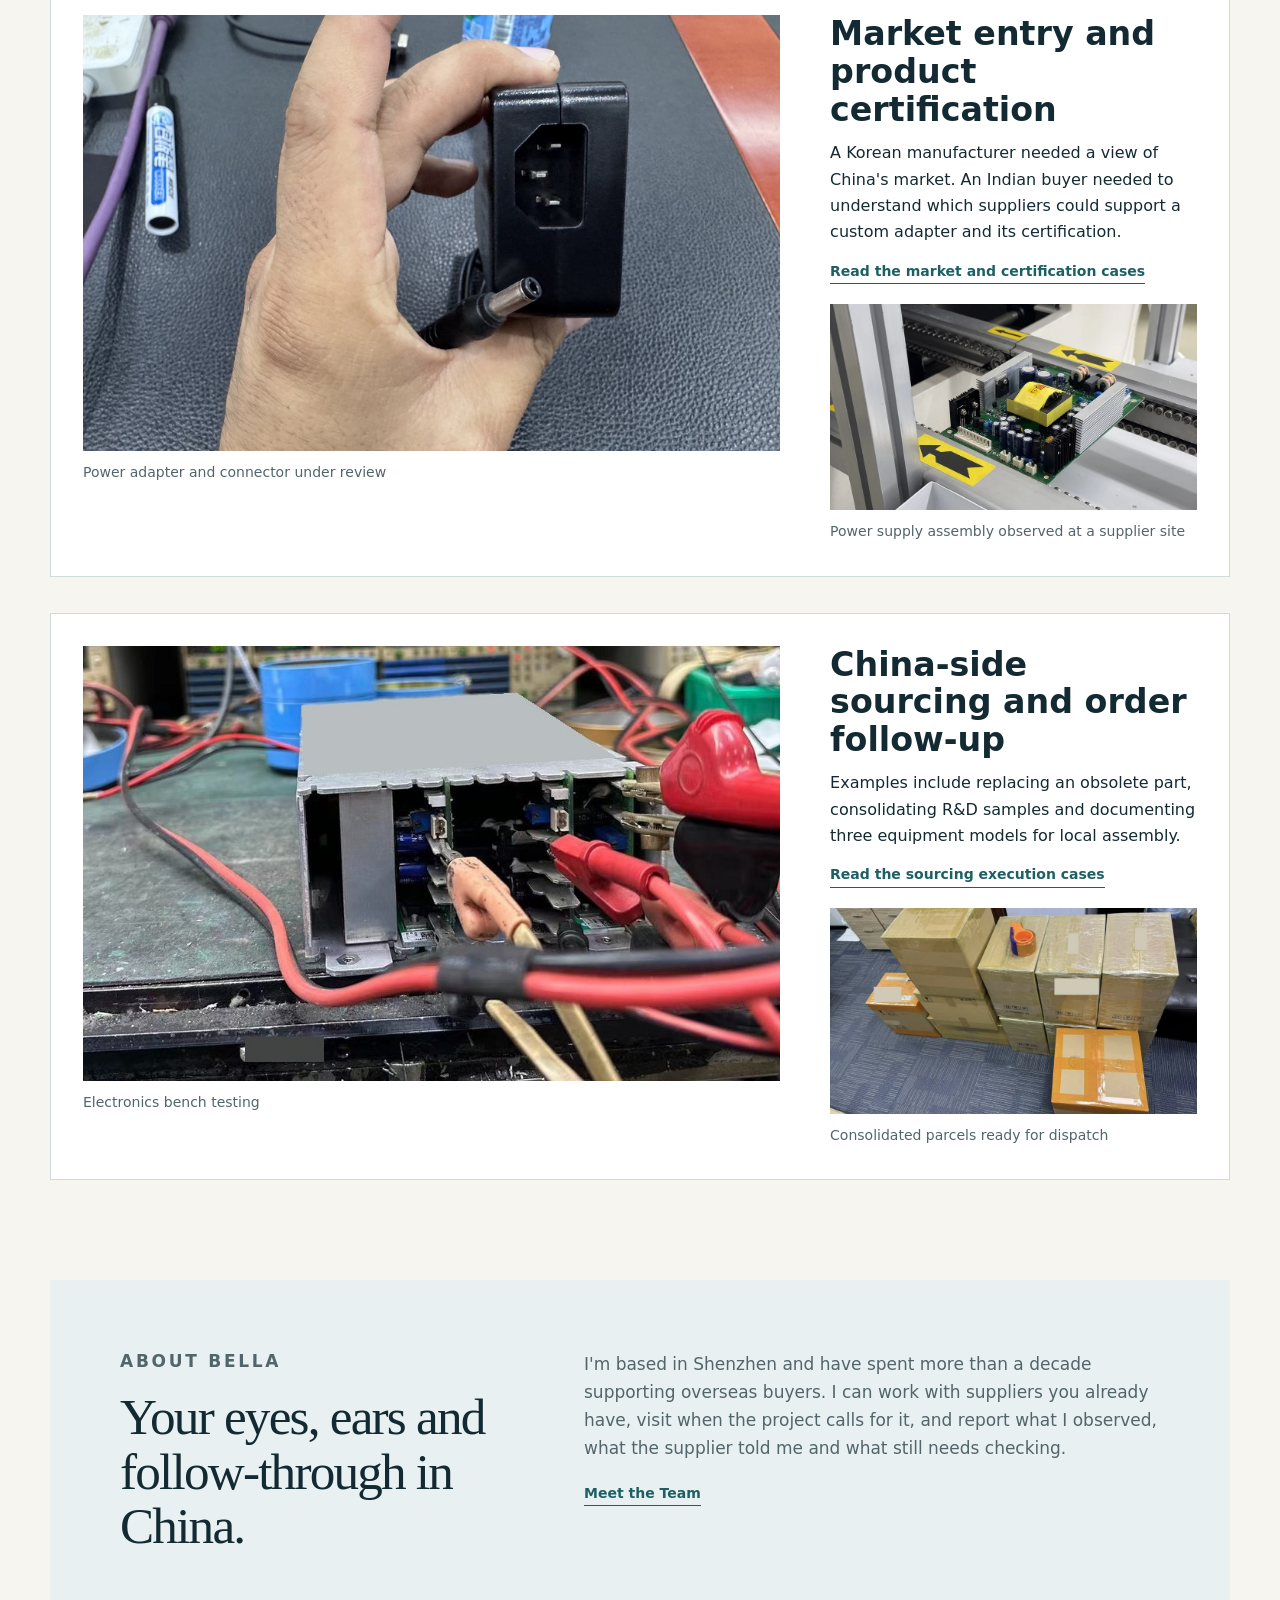
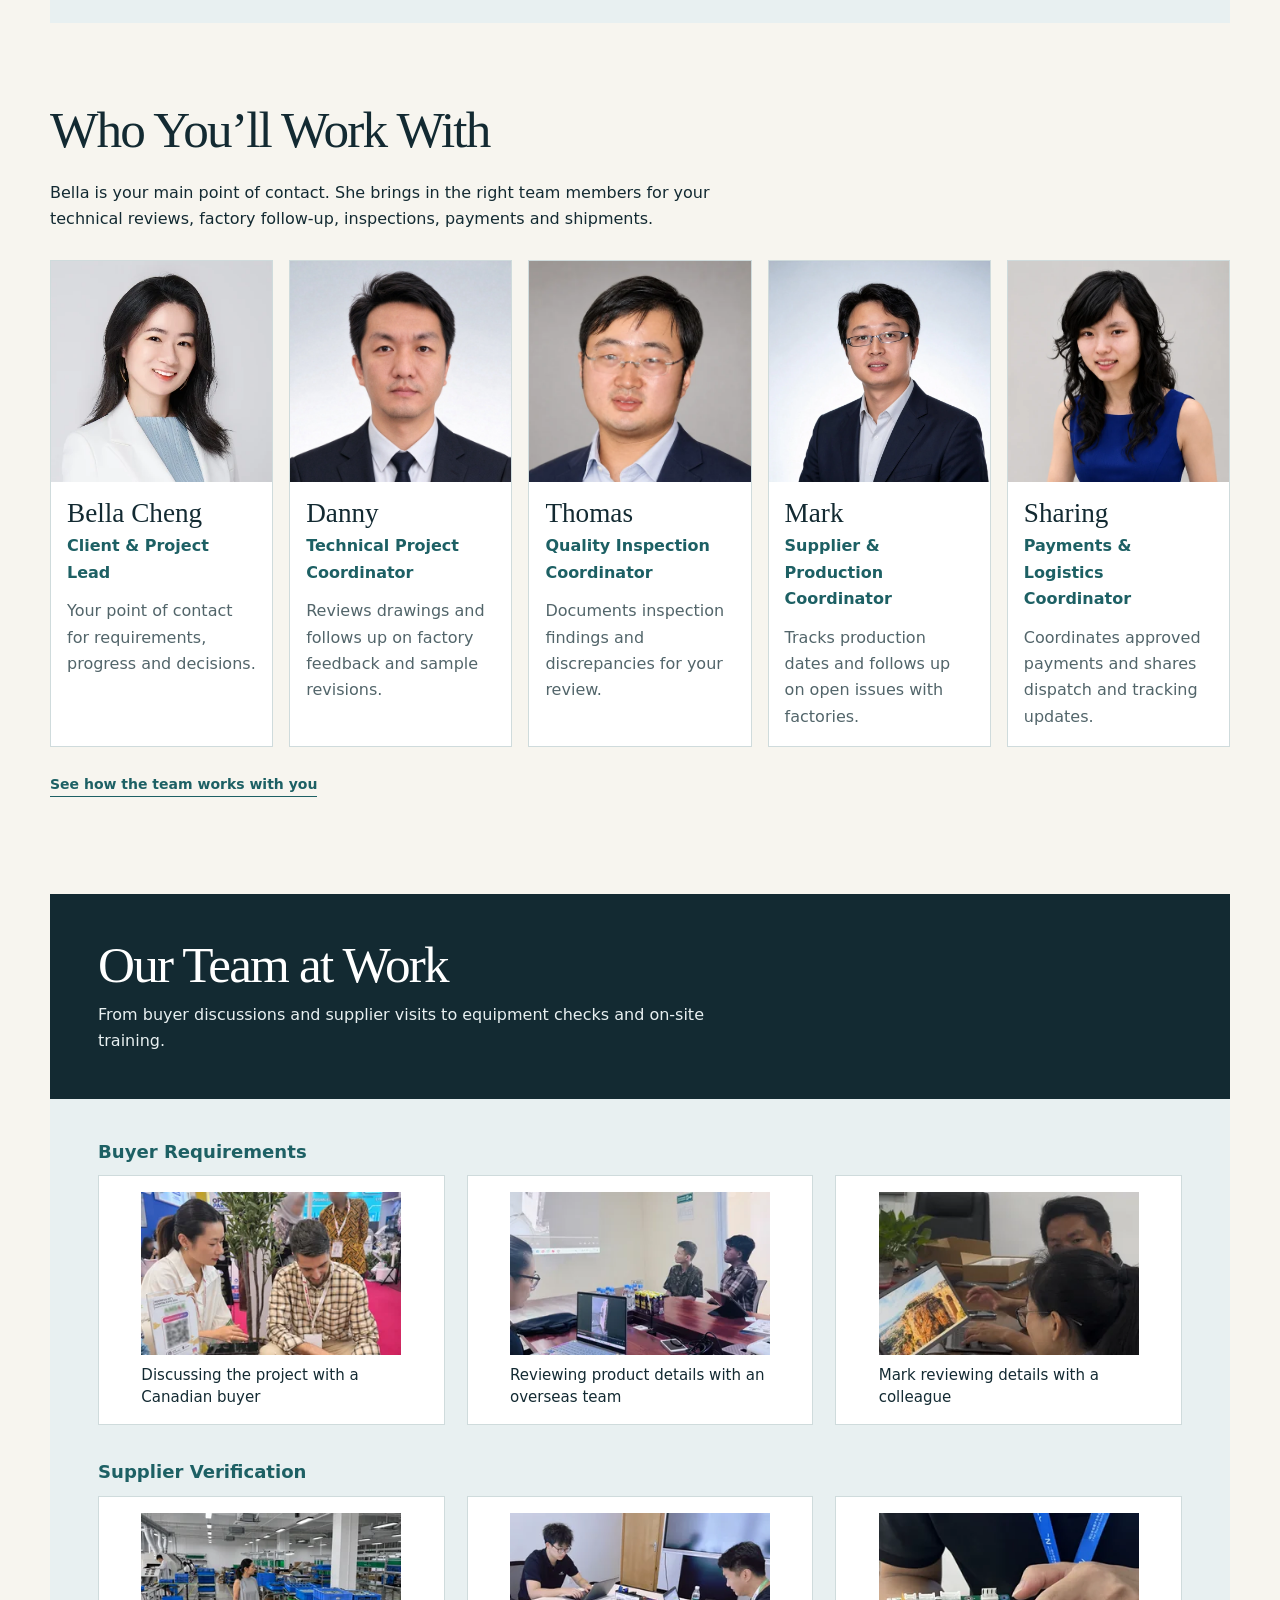
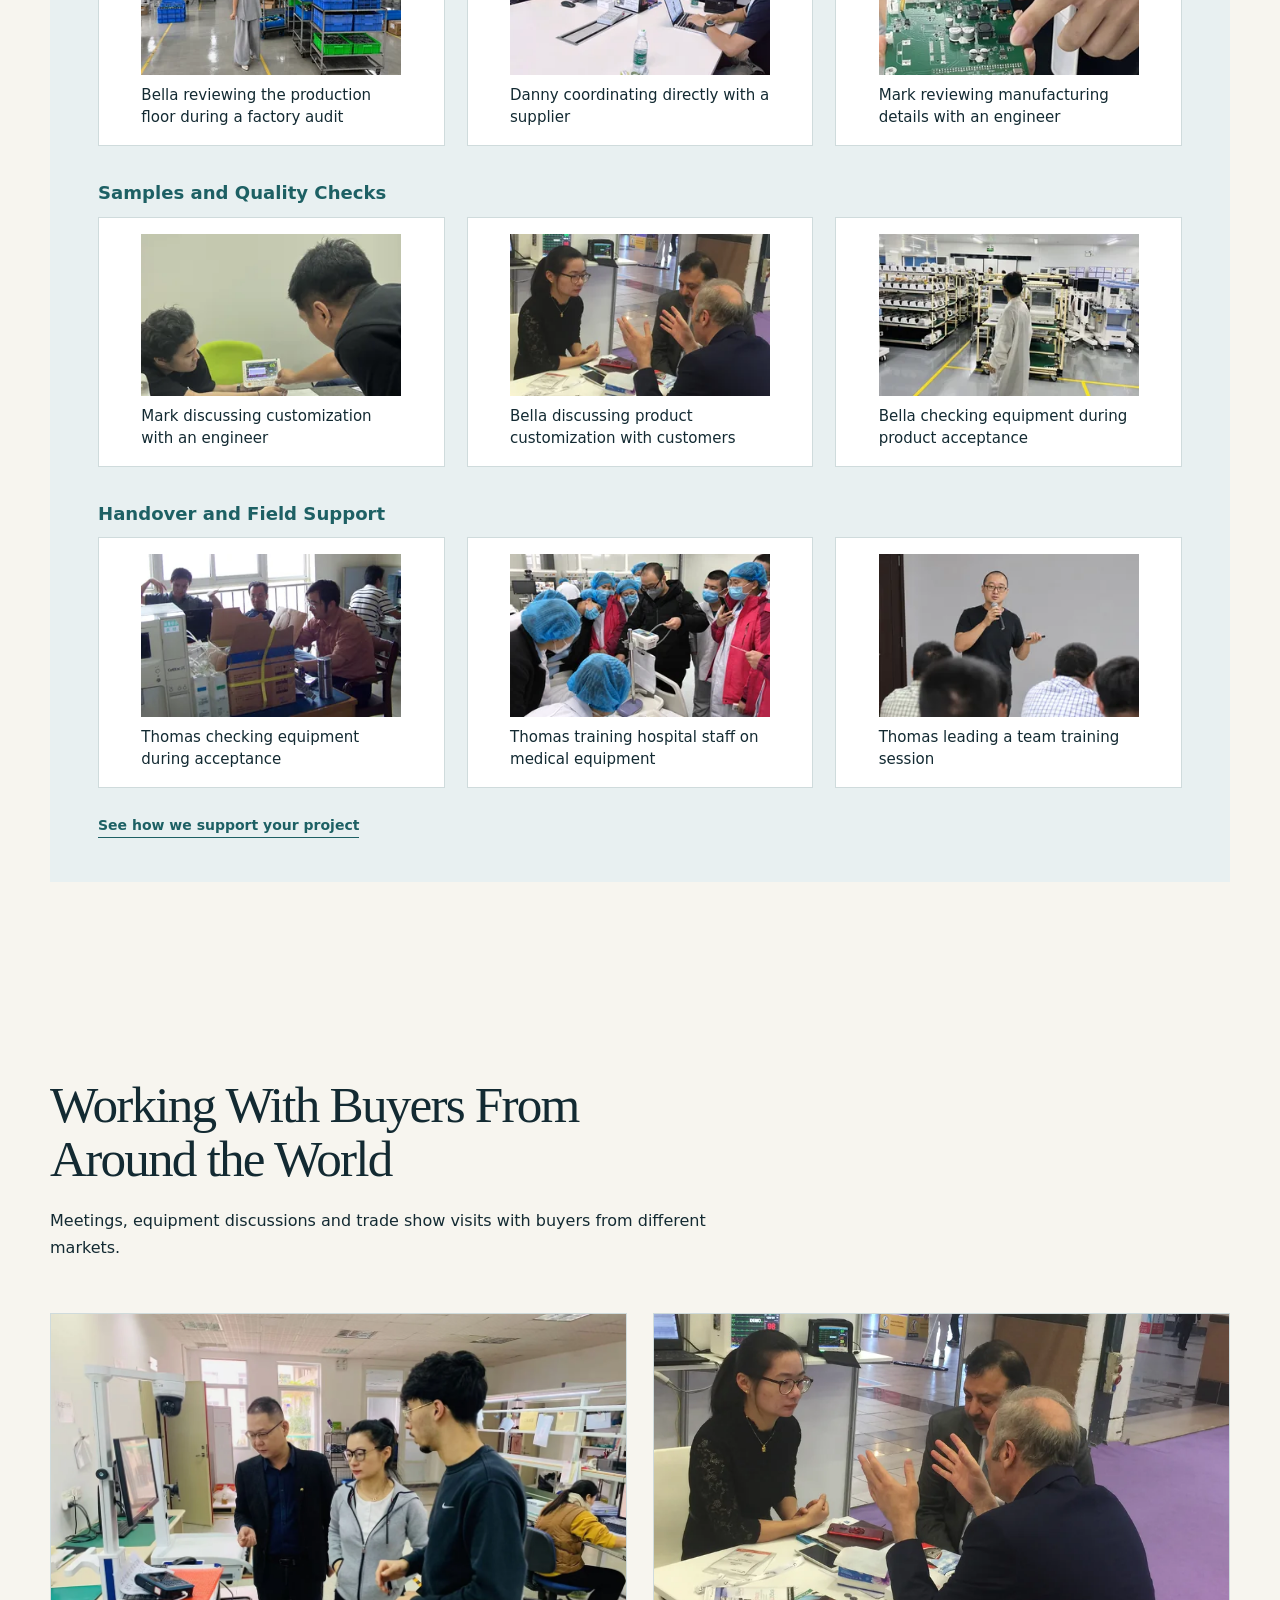
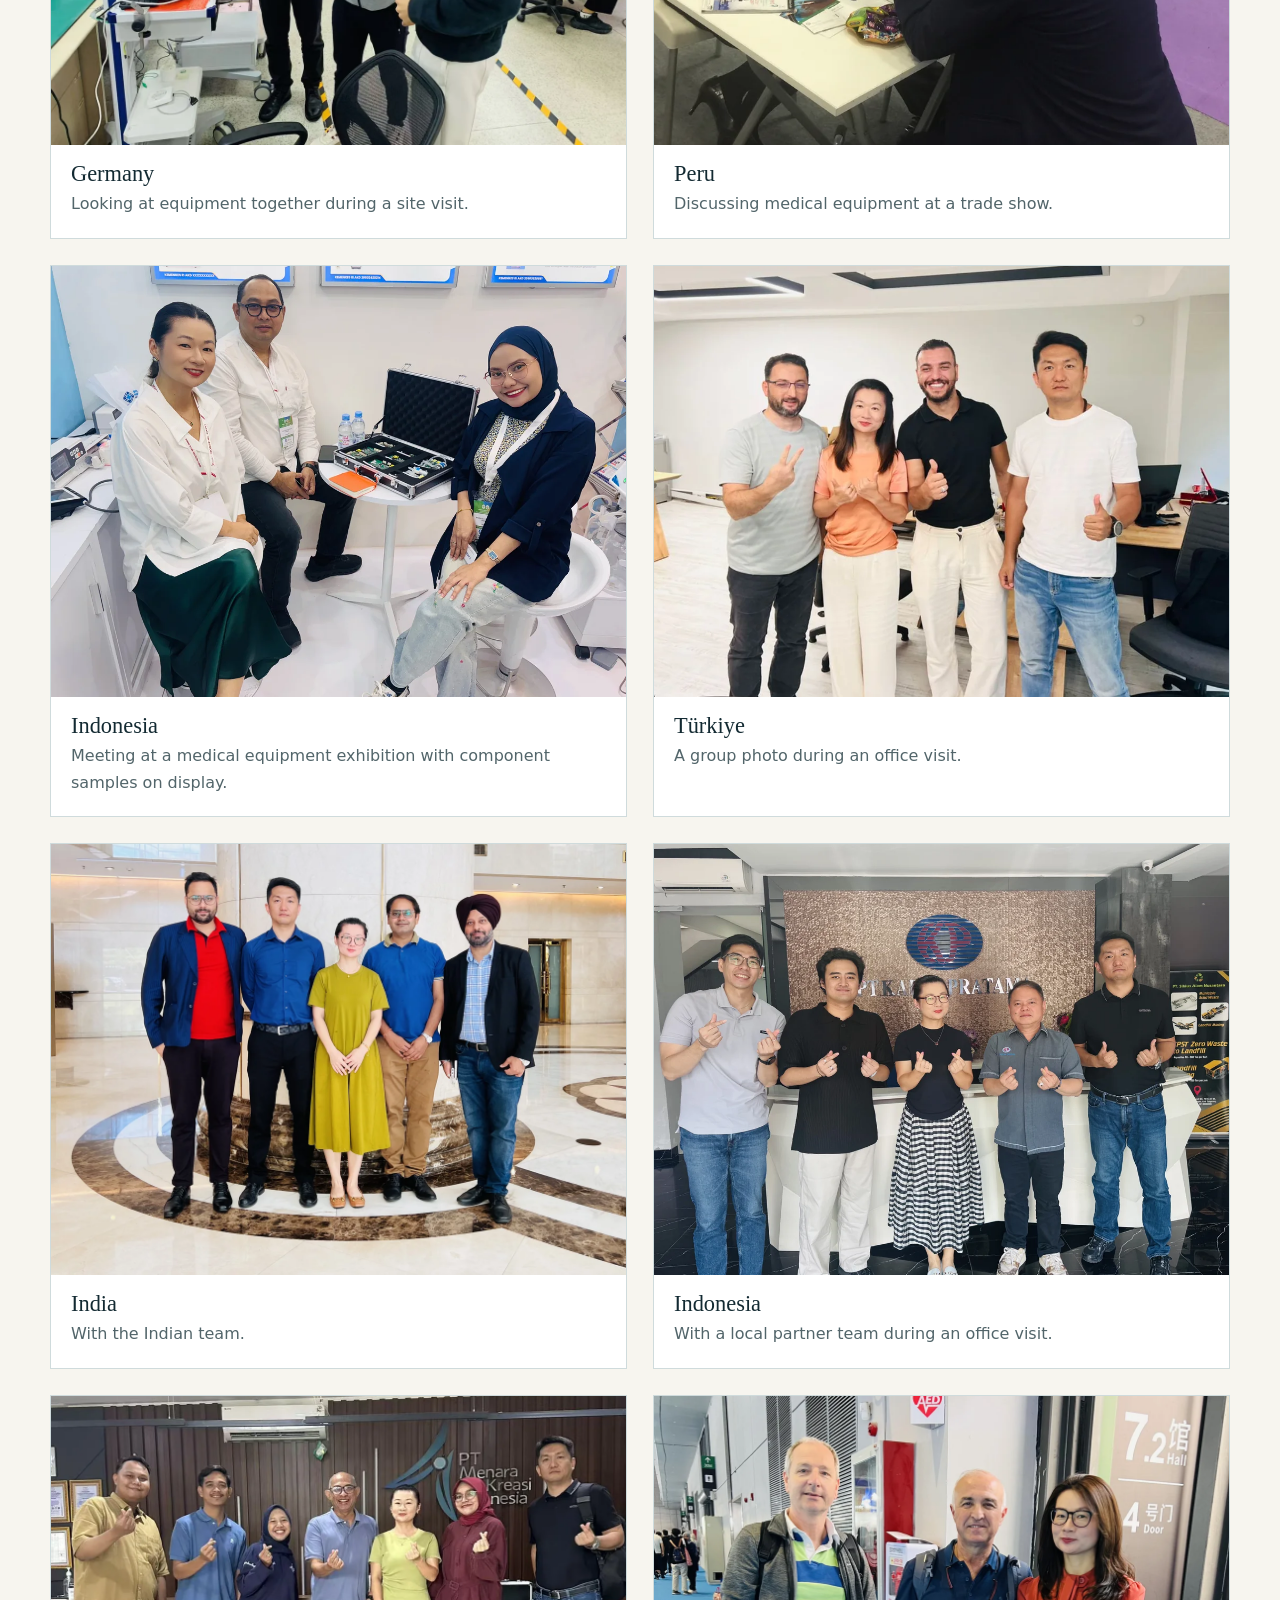
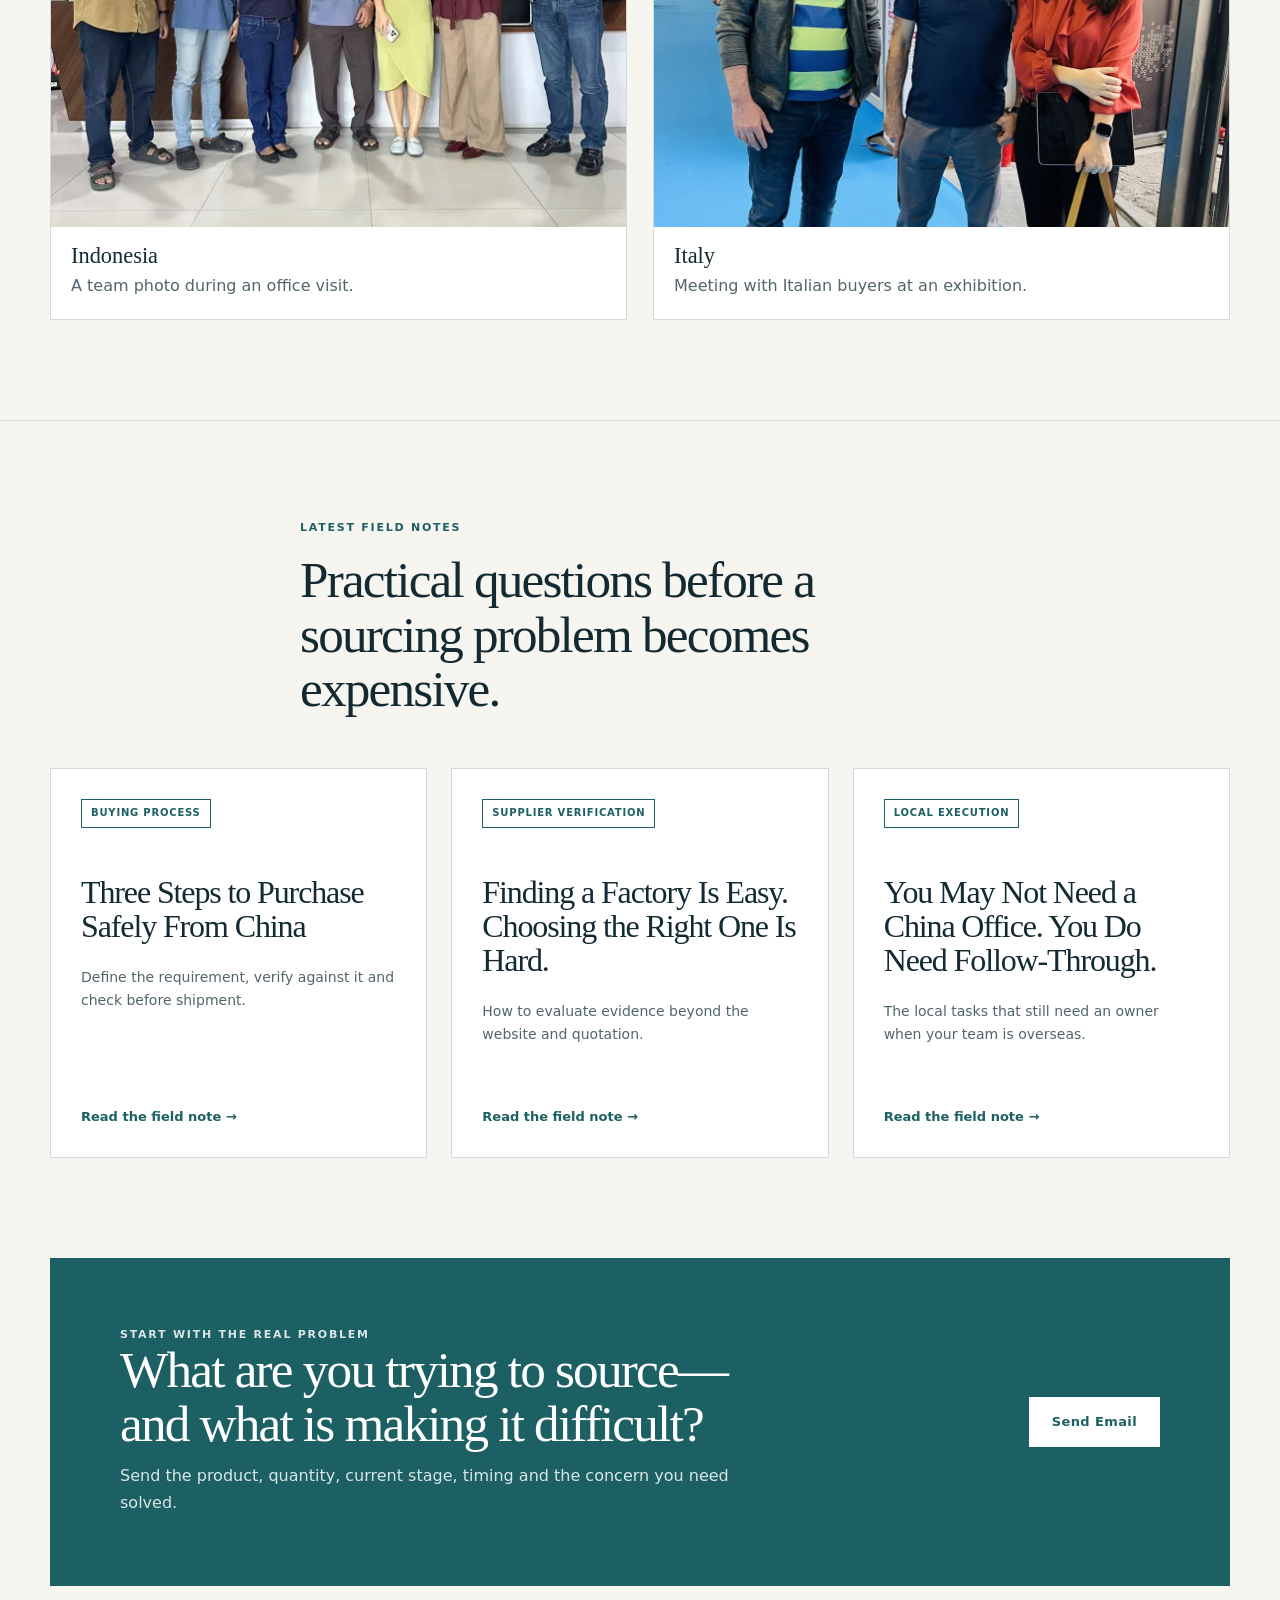
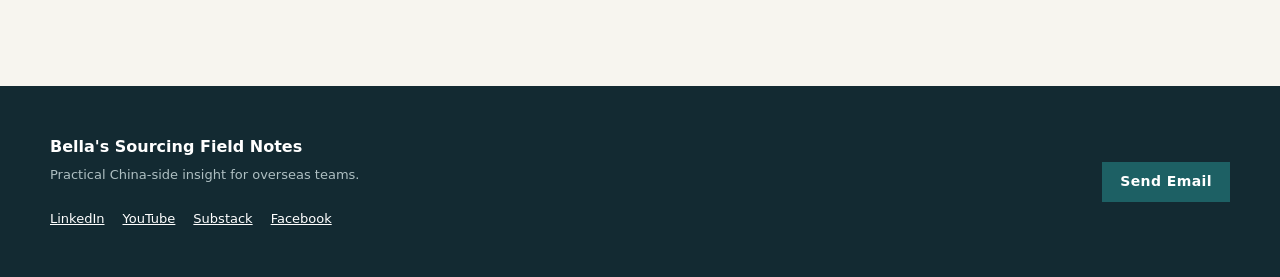
==== commit 9c4964e5: "Add files via upload" ====
--- a/index.html
+++ b/index.html
@@ -14,7 +14,7 @@
   <script type="application/ld+json">
   {"@context":"https://schema.org","@graph":[{"@type":"WebSite","name":"Bella's Sourcing Field Notes","url":"https://bellachengsourcing.com/","description":"Practical China-side sourcing insight and project execution support."},{"@type":"Person","name":"Bella Cheng","url":"https://bellachengsourcing.com/","image":"https://bellachengsourcing.com/assets/bella-cheng.jpg","jobTitle":"China Sourcing & Project Execution Specialist","address":{"@type":"PostalAddress","addressLocality":"Shenzhen","addressCountry":"CN"},"sameAs":["https://www.linkedin.com/in/bellacxy","https://www.youtube.com/@bellachinasourcing","https://substack.com/@bellasourcingnotes","https://www.facebook.com/people/Bella-China-Medical-Sourcing/100085035221209/"]}]}
   </script>
-  <link rel="stylesheet" href="styles.css">
+  <link rel="stylesheet" href="styles.css?v=team-work-12">
 </head>
 <body>
   <a class="skip-link" href="#main">Skip to content</a>
@@ -172,39 +172,77 @@
     <section class="shell team-work" id="team-at-work" aria-labelledby="team-at-work-heading">
       <div class="section-heading">
         <h2 id="team-at-work-heading">Our Team at Work</h2>
-        <p>A look at how we work with suppliers and follow up on your project in China.</p>
-      </div>
-      <div class="team-work-grid">
-        <figure class="team-work-card">
-          <img src="assets/team-work-supplier-discussion.webp" alt="Danny working alongside a supplier representative at a meeting table" width="320" height="200" loading="lazy" decoding="async">
-          <figcaption>
-            <h3>Supplier coordination</h3>
-            <p>Clarify requirements directly with the supplier.</p>
-          </figcaption>
-        </figure>
-        <figure class="team-work-card">
-          <img src="assets/team-work-factory-visit.webp" alt="A team member walking through a medical equipment production area" width="320" height="200" loading="lazy" decoding="async">
-          <figcaption>
-            <h3>Factory visits</h3>
-            <p>See what can be verified on site.</p>
-          </figcaption>
-        </figure>
-        <figure class="team-work-card">
-          <img src="assets/team-work-sample-review.webp" alt="Two people reviewing an equipment sample at a table" width="320" height="200" loading="lazy" decoding="async">
-          <figcaption>
-            <h3>Sample review</h3>
-            <p>Review the sample before approving changes.</p>
-          </figcaption>
-        </figure>
-        <figure class="team-work-card">
-          <img src="assets/team-work-packing-review.webp" alt="Team members at a workbench with equipment and an open carton" width="320" height="200" loading="lazy" decoding="async">
-          <figcaption>
-            <h3>Packing coordination</h3>
-            <p>Clarify packing and dispatch details.</p>
-          </figcaption>
-        </figure>
-      </div>
-      <p class="team-work-more"><a class="text-link" href="services.html#team-at-work">See what we check and report</a></p>
+        <p>From buyer discussions and supplier visits to equipment checks and on-site training.</p>
+      </div>
+      <div class="team-work-group">
+        <h3>Buyer Requirements</h3>
+        <div class="team-work-grid">
+          <figure class="team-work-card">
+            <img src="assets/team-work-v2-canadian-buyer.webp" alt="Bella and a Canadian buyer seated at a trade show" width="320" height="200" loading="lazy" decoding="async">
+            <figcaption>Discussing the project with a Canadian buyer</figcaption>
+          </figure>
+          <figure class="team-work-card">
+            <img src="assets/team-work-v2-buyer-product-review.webp" alt="Bella and an overseas team viewing a projected product demonstration" width="320" height="200" loading="lazy" decoding="async">
+            <figcaption>Reviewing product details with an overseas team</figcaption>
+          </figure>
+          <figure class="team-work-card">
+            <img src="assets/team-work-v2-technical-follow-up.webp" alt="Mark and a colleague working at a conference table" width="320" height="200" loading="lazy" decoding="async">
+            <figcaption>Mark reviewing details with a colleague</figcaption>
+          </figure>
+        </div>
+      </div>
+      <div class="team-work-group">
+        <h3>Supplier Verification</h3>
+        <div class="team-work-grid">
+          <figure class="team-work-card">
+            <img src="assets/team-work-v2-factory-audit.webp" alt="Bella on a factory production floor with assembly stations and parts bins" width="320" height="200" loading="lazy" decoding="async">
+            <figcaption>Bella reviewing the production floor during a factory audit</figcaption>
+          </figure>
+          <figure class="team-work-card">
+            <img src="assets/team-work-v2-supplier-meeting.webp" alt="Danny speaking with a supplier at a meeting table" width="320" height="200" loading="lazy" decoding="async">
+            <figcaption>Danny coordinating directly with a supplier</figcaption>
+          </figure>
+          <figure class="team-work-card">
+            <img src="assets/team-work-v2-manufacturing-review.webp" alt="Hands pointing to components on a circuit board" width="320" height="200" loading="lazy" decoding="async">
+            <figcaption>Mark reviewing manufacturing details with an engineer</figcaption>
+          </figure>
+        </div>
+      </div>
+      <div class="team-work-group">
+        <h3>Samples and Quality Checks</h3>
+        <div class="team-work-grid">
+          <figure class="team-work-card">
+            <img src="assets/team-work-v2-customization.webp" alt="Mark and an engineer looking closely at a sample unit" width="320" height="200" loading="lazy" decoding="async">
+            <figcaption>Mark discussing customization with an engineer</figcaption>
+          </figure>
+          <figure class="team-work-card">
+            <img src="assets/team-work-v2-buyer-customization.webp" alt="Bella talking with customers at a trade show table" width="320" height="200" loading="lazy" decoding="async">
+            <figcaption>Bella discussing product customization with customers</figcaption>
+          </figure>
+          <figure class="team-work-card">
+            <img src="assets/team-work-v2-product-acceptance.webp" alt="Bella walking through an equipment production area" width="320" height="200" loading="lazy" decoding="async">
+            <figcaption>Bella checking equipment during product acceptance</figcaption>
+          </figure>
+        </div>
+      </div>
+      <div class="team-work-group">
+        <h3>Handover and Field Support</h3>
+        <div class="team-work-grid">
+          <figure class="team-work-card">
+            <img src="assets/team-work-v2-equipment-check.webp" alt="Thomas and colleagues at a bench with equipment and an open carton" width="320" height="200" loading="lazy" decoding="async">
+            <figcaption>Thomas checking equipment during acceptance</figcaption>
+          </figure>
+          <figure class="team-work-card">
+            <img src="assets/team-work-v2-hospital-training.webp" alt="Thomas demonstrating a device to a group of hospital staff" width="320" height="200" loading="lazy" decoding="async">
+            <figcaption>Thomas training hospital staff on medical equipment</figcaption>
+          </figure>
+          <figure class="team-work-card">
+            <img src="assets/team-work-v2-team-training.webp" alt="Thomas speaking into a microphone in front of a seated team" width="320" height="200" loading="lazy" decoding="async">
+            <figcaption>Thomas leading a team training session</figcaption>
+          </figure>
+        </div>
+      </div>
+      <p class="team-work-more"><a class="text-link" href="services.html#team-at-work">See how we support your project</a></p>
     </section>
 
     <section class="content-section buyer-gallery" id="buyer-visits" aria-labelledby="buyer-visits-heading">
--- a/styles.css
+++ b/styles.css
@@ -95,16 +95,34 @@
 .team-card-copy .team-role { margin-top: 4px; color: var(--teal); font-weight: 700; }
 .home-team { margin-top: -30px; }
 .home-team-more { margin: 24px 0 0; }
-.team-work { margin-block: clamp(48px, 8vw, 96px); scroll-margin-top: 110px; }
-.team-work .section-heading { margin-bottom: 26px; }
-.team-work-grid { display: grid; grid-template-columns: repeat(4, minmax(0, 1fr)); gap: 20px; }
-.team-work-card { margin: 0; padding: 14px; border: 1px solid var(--line); background: var(--white); }
-.team-work-card img { display: block; width: 100%; max-width: 250px; height: auto; }
-.team-work-card h3 { margin: 13px 0 6px; font-size: 1.18rem; }
-.team-work-card p { margin: 0; color: var(--muted); }
-.team-work-card .text-link { display: inline-block; margin-top: 12px; }
-.team-work-more { margin: 18px 0 0; }
-@media (max-width: 950px) {
+.team-work {
+  margin-block: clamp(48px, 8vw, 96px);
+  padding: 0 clamp(14px, 4vw, 48px) clamp(20px, 4vw, 44px);
+  scroll-margin-top: 110px;
+  background: var(--mist);
+}
+.team-work .section-heading {
+  max-width: none;
+  margin: 0 calc(-1 * clamp(14px, 4vw, 48px)) clamp(22px, 4vw, 42px);
+  padding: clamp(22px, 4vw, 44px) clamp(14px, 4vw, 48px);
+  background: var(--ink);
+  color: var(--white);
+}
+.team-work .section-heading h2 { margin-bottom: 10px; }
+.team-work .section-heading p { max-width: 65ch; margin: 0; color: var(--mist); }
+.team-work-group + .team-work-group { margin-top: clamp(22px, 3vw, 36px); }
+.team-work-group h3 { margin: 0 0 12px; color: var(--teal); font-size: 1.13rem; }
+.team-work-grid { display: grid; grid-template-columns: repeat(3, minmax(0, 1fr)); gap: clamp(10px, 2vw, 22px); }
+.team-work-card {
+  margin: 0;
+  padding: clamp(10px, 1.5vw, 16px);
+  border: 1px solid var(--line);
+  background: var(--white);
+}
+.team-work-card img { width: 100%; max-width: 260px; height: auto; margin-inline: auto; }
+.team-work-card figcaption { max-width: 260px; margin-inline: auto; padding-top: 10px; font-size: .94rem; line-height: 1.45; }
+.team-work-more { margin: 24px 0 0; }
+@media (max-width: 760px) {
   .team-work-grid { grid-template-columns: repeat(2, minmax(0, 1fr)); }
 }
 @media (max-width: 520px) {
